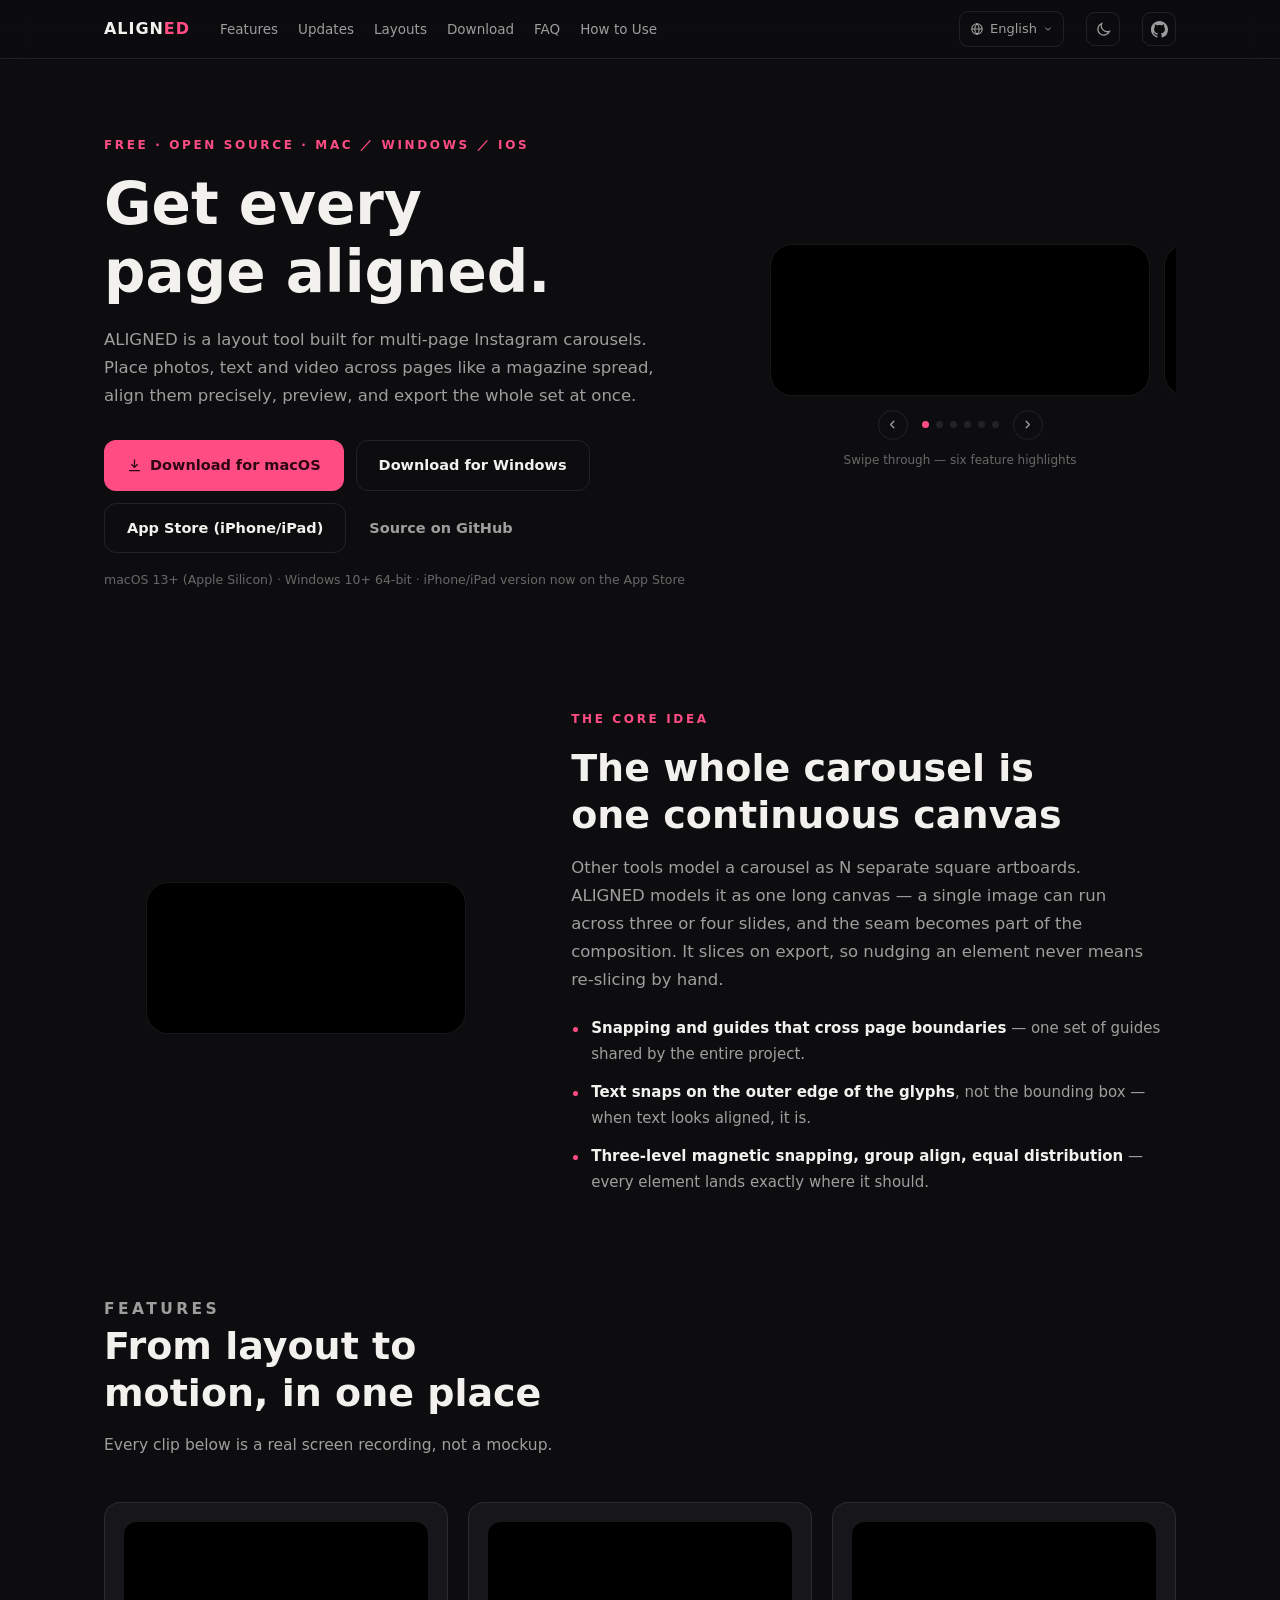
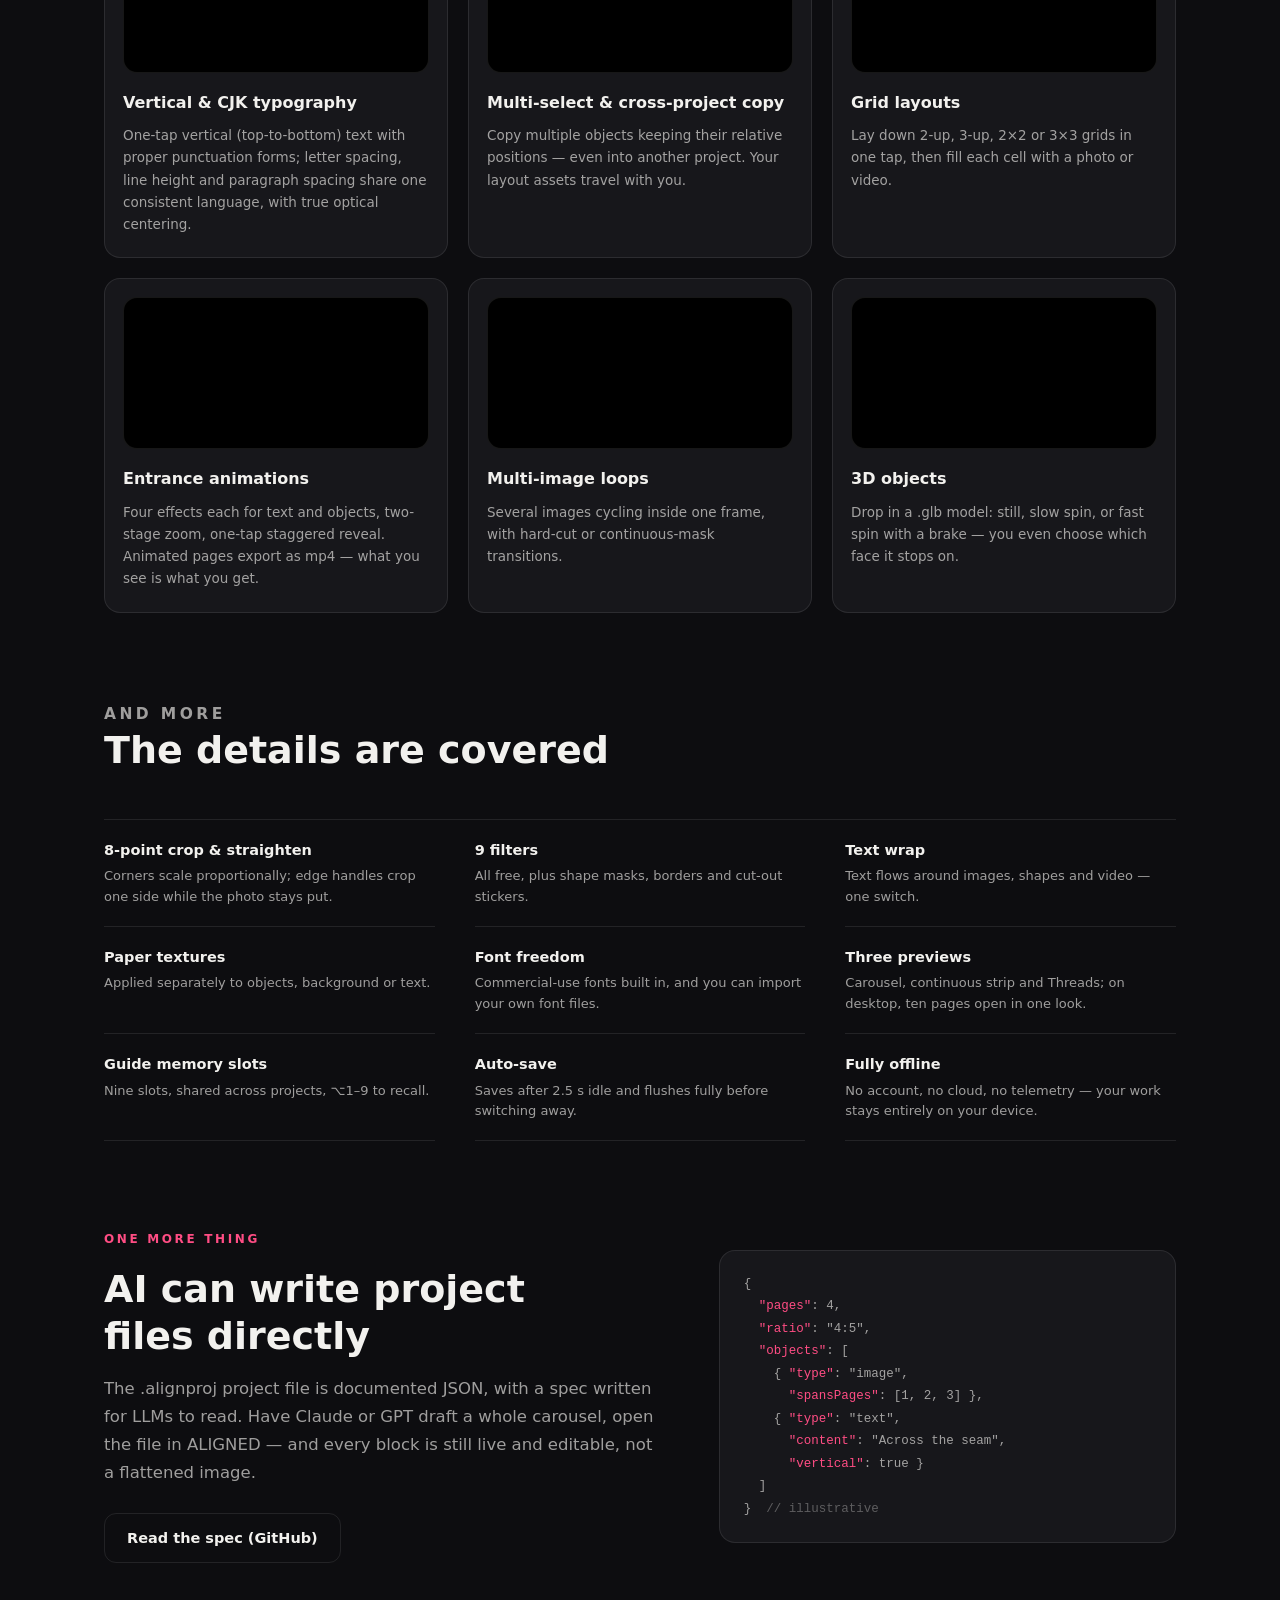
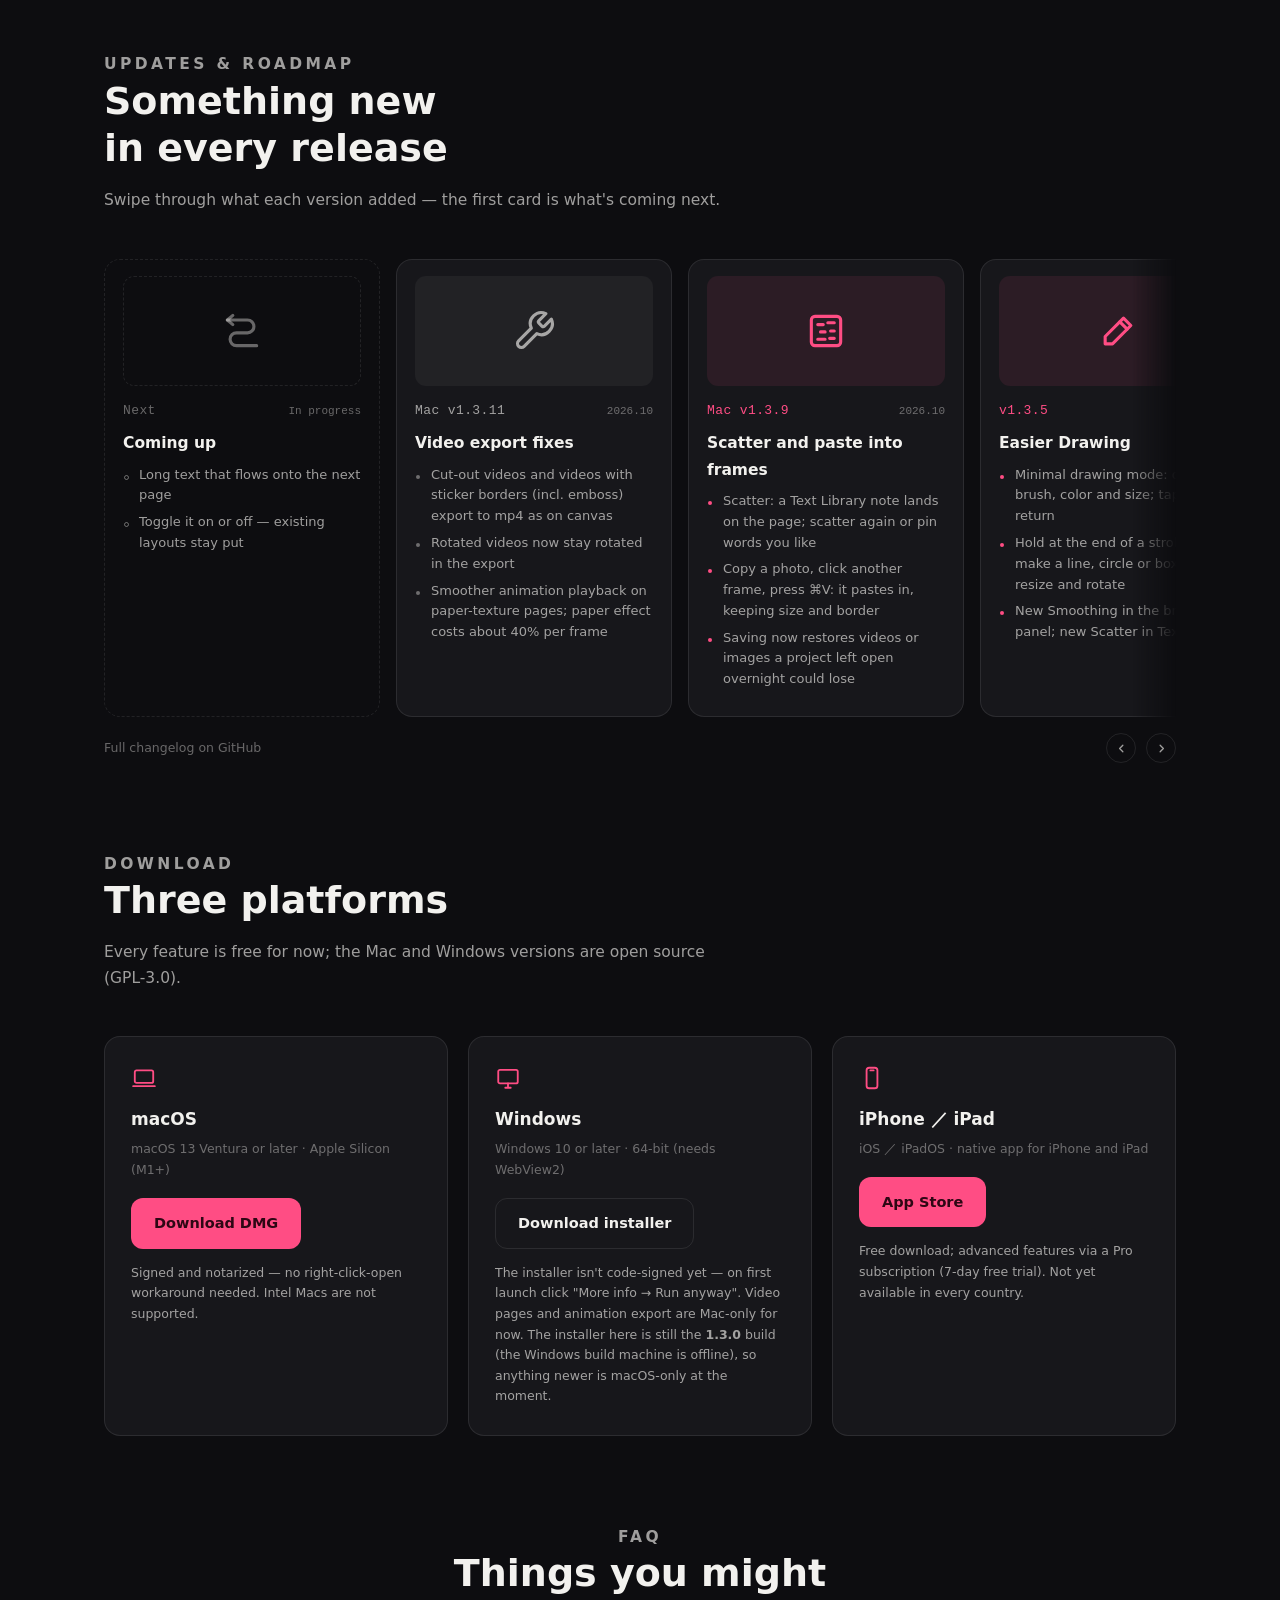
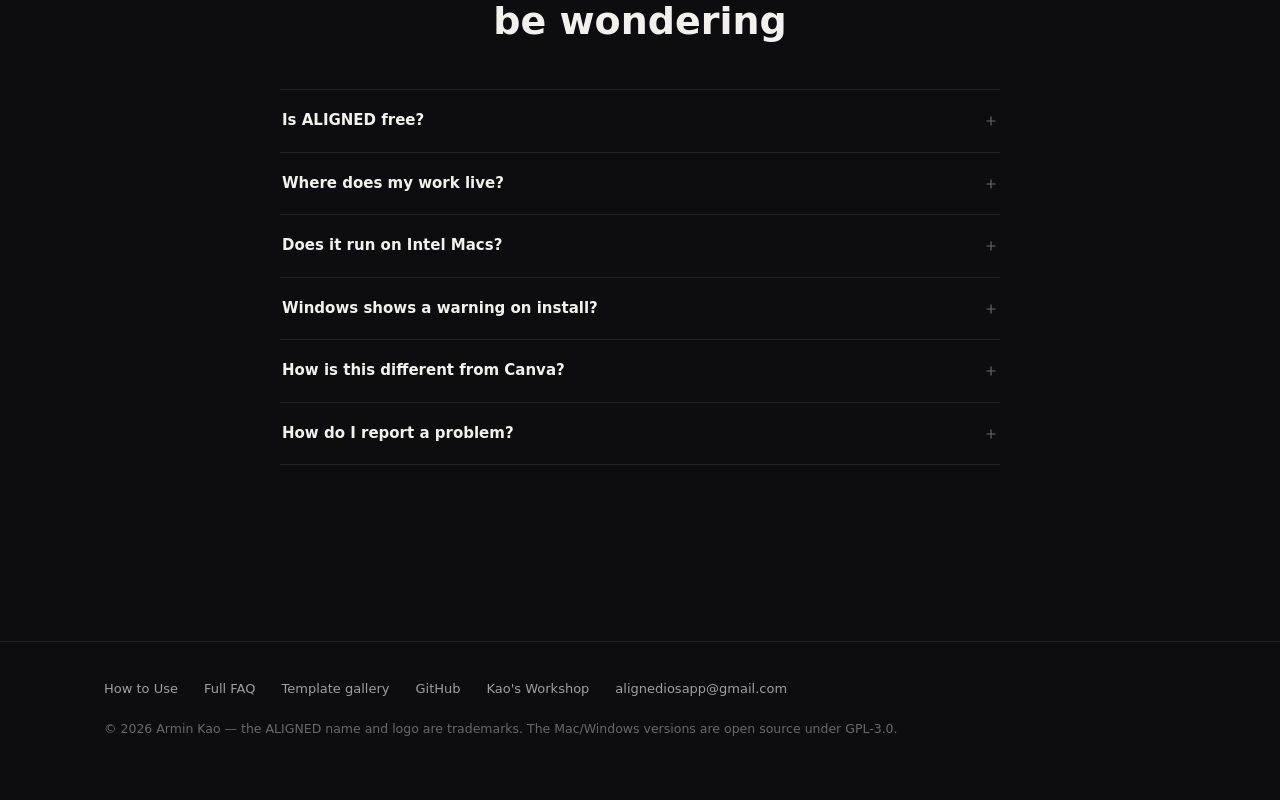
==== en/index.html @ fbb30863 "網站維護員：更新欄補 Mac v1.3.11（zh-Hant／en）" ====
<!doctype html>
<html lang="en">
<head>
<meta charset="utf-8">
<meta name="viewport" content="width=device-width, initial-scale=1">
<title>ALIGNED — get every page aligned</title>
<meta name="description" content="ALIGNED is a layout tool built for multi-page Instagram carousels. The whole carousel is one continuous canvas — images, text and video cross the page seams, and it slices on export. Free, open source, for Mac / Windows / iOS.">
<meta name="color-scheme" content="dark light">
<meta property="og:title" content="ALIGNED — get every page aligned">
<meta property="og:description" content="Instagram carousels on one continuous canvas. Lay out across the seams; it slices on export. Free and open source.">
<meta property="og:url" content="https://aligned-app.github.io/en/">
<meta property="og:image" content="https://aligned-app.github.io/media/og.png">
<link rel="canonical" href="https://aligned-app.github.io/en/">
<link rel="alternate" hreflang="zh-Hant" href="https://aligned-app.github.io/zh-Hant/">
<link rel="alternate" hreflang="en" href="https://aligned-app.github.io/en/">
<link rel="alternate" hreflang="x-default" href="https://aligned-app.github.io/">
<link rel="icon" href="data:image/svg+xml,<svg xmlns='http://www.w3.org/2000/svg' viewBox='0 0 32 32'><rect width='32' height='32' rx='7' fill='%230d0d10'/><path d='M13 8 L9 8 L9 24 L13 24' stroke='%23ff4d84' stroke-width='3' fill='none' stroke-linecap='round' stroke-linejoin='round'/><path d='M19 8 L23 8 L23 24 L19 24' stroke='%23ff4d84' stroke-width='3' fill='none' stroke-linecap='round' stroke-linejoin='round'/></svg>">
<link rel="stylesheet" href="../assets/style.css">
</head>
<body>

<header class="top">
  <div class="wrap top-inner">
    <a class="wordmark" href="./">ALIGN<b>ED</b></a>
    <nav class="main">
      <a href="#features">Features</a>
      <a href="#updates">Updates</a>
      <a href="https://tools.arminkao.com/aligned-templates/">Layouts</a>
      <a href="#download">Download</a>
      <a href="#faq">FAQ</a>
      <a href="https://qwert2813434-ctrl.github.io/aligned-help/en/">How to Use</a>
    </nav>
    <div class="top-spacer"></div>
    <details class="lang">
      <summary>
        <svg width="14" height="14" viewBox="0 0 24 24" fill="none" stroke="currentColor" stroke-width="1.8"><circle cx="12" cy="12" r="9"/><path d="M3 12h18M12 3c2.6 2.6 3.9 5.6 3.9 9S14.6 18.4 12 21c-2.6-2.6-3.9-5.6-3.9-9S9.4 5.6 12 3Z"/></svg>
        English
        <svg width="10" height="10" viewBox="0 0 24 24" fill="none" stroke="currentColor" stroke-width="2.4" stroke-linecap="round"><path d="m6 9 6 6 6-6"/></svg>
      </summary>
      <nav class="lang-menu">
        <a href="../zh-Hant/">繁體中文</a>
        <a class="current" href="./">English</a>
      </nav>
    </details>
    <button class="iconbtn" id="themeToggle" aria-label="Toggle theme">
      <svg class="moon-only" viewBox="0 0 24 24" fill="none" stroke="currentColor" stroke-width="1.8" stroke-linecap="round"><path d="M20.5 14.5A8.5 8.5 0 0 1 9.5 3.5a8.5 8.5 0 1 0 11 11Z"/></svg>
      <svg class="sun-only" viewBox="0 0 24 24" fill="none" stroke="currentColor" stroke-width="1.8" stroke-linecap="round"><circle cx="12" cy="12" r="4.4"/><path d="M12 2.5v2.2M12 19.3v2.2M2.5 12h2.2M19.3 12h2.2M5.2 5.2l1.6 1.6M17.2 17.2l1.6 1.6M18.8 5.2l-1.6 1.6M6.8 17.2l-1.6 1.6"/></svg>
    </button>
    <a class="iconbtn" href="https://github.com/qwert2813434-ctrl/ALIGNED" aria-label="GitHub">
      <svg viewBox="0 0 16 16" fill="currentColor"><path d="M8 0C3.58 0 0 3.58 0 8c0 3.54 2.29 6.53 5.47 7.59.4.07.55-.17.55-.38 0-.19-.01-.82-.01-1.49-2.01.37-2.53-.49-2.69-.94-.09-.23-.48-.94-.82-1.13-.28-.15-.68-.52-.01-.53.63-.01 1.08.58 1.23.82.72 1.21 1.87.87 2.33.66.07-.52.28-.87.51-1.07-1.78-.2-3.64-.89-3.64-3.95 0-.87.31-1.59.82-2.15-.08-.2-.36-1.02.08-2.12 0 0 .67-.21 2.2.82.64-.18 1.32-.27 2-.27s1.36.09 2 .27c1.53-1.04 2.2-.82 2.2-.82.44 1.1.16 1.92.08 2.12.51.56.82 1.27.82 2.15 0 3.07-1.87 3.75-3.65 3.95.29.25.54.73.54 1.48 0 1.07-.01 1.93-.01 2.2 0 .21.15.46.55.38A8.01 8.01 0 0 0 16 8c0-4.42-3.58-8-8-8Z"/></svg>
    </a>
  </div>
</header>

<div class="hero">
  <div class="wrap hero-grid">
    <div>
      <p class="kicker">Free · Open Source · Mac ／ Windows ／ iOS</p>
      <h1>Get every page aligned.</h1>
      <p class="lede">ALIGNED is a layout tool built for multi-page Instagram carousels. Place photos, text and video across pages like a magazine spread, align them precisely, preview, and export the whole set at once.</p>
      <div class="cta-row">
        <a class="btn primary" href="https://github.com/qwert2813434-ctrl/ALIGNED/releases/latest/download/ALIGNED-macOS-arm64.dmg">
          <svg viewBox="0 0 24 24" fill="none" stroke="currentColor" stroke-width="2" stroke-linecap="round" stroke-linejoin="round"><path d="M12 3v12m0 0 4.5-4.5M12 15 7.5 10.5M4 20h16"/></svg>
          Download for macOS
        </a>
        <a class="btn ghost" href="https://github.com/qwert2813434-ctrl/ALIGNED/releases/latest/download/ALIGNED-windows-x64-setup.exe">Download for Windows</a>
        <a class="btn ghost" id="hero-ios" href="https://apps.apple.com/app/id6791646266">App Store (iPhone/iPad)</a>
        <a class="btn quiet" href="https://github.com/qwert2813434-ctrl/ALIGNED">Source on GitHub</a>
      </div>
      <p class="cta-note">macOS 13+ (Apple Silicon) · Windows 10+ 64-bit · iPhone/iPad version now on the App Store</p>
    </div>
    <div class="hero-media">
      <div class="carousel">
        <div class="phone"><video src="../media/pack-1.mp4" muted loop playsinline autoplay preload="metadata"></video></div>
        <div class="phone"><video muted loop playsinline preload="none" data-src="../media/pack-2.mp4"></video></div>
        <div class="phone"><video muted loop playsinline preload="none" data-src="../media/pack-3.mp4"></video></div>
        <div class="phone"><video muted loop playsinline preload="none" data-src="../media/pack-4.mp4"></video></div>
        <div class="phone"><video muted loop playsinline preload="none" data-src="../media/pack-5.mp4"></video></div>
        <div class="phone"><video muted loop playsinline preload="none" data-src="../media/pack-6.mp4"></video></div>
      </div>
      <div class="car-ctrl">
        <button class="car-btn" data-dir="-1" aria-label="Previous"><svg viewBox="0 0 24 24" fill="none" stroke="currentColor" stroke-width="2.4" stroke-linecap="round" stroke-linejoin="round"><path d="m14.5 6-6 6 6 6"/></svg></button>
        <div class="dots"></div>
        <button class="car-btn" data-dir="1" aria-label="Next"><svg viewBox="0 0 24 24" fill="none" stroke="currentColor" stroke-width="2.4" stroke-linecap="round" stroke-linejoin="round"><path d="m9.5 6 6 6-6 6"/></svg></button>
      </div>
      <p class="media-cap">Swipe through — six feature highlights</p>
    </div>
  </div>
</div>


<section class="block">
  <div class="wrap sig-grid">
    <div class="media">
      <div class="phone"><video muted loop playsinline preload="none" data-src="../media/guides.mp4"></video></div>
    </div>
    <div>
      <p class="kicker">The core idea</p>
      <h2>The whole carousel is one continuous canvas</h2>
      <p class="lede" style="margin-bottom:0">Other tools model a carousel as N separate square artboards. ALIGNED models it as one long canvas — a single image can run across three or four slides, and the seam becomes part of the composition. It slices on export, so nudging an element never means re-slicing by hand.</p>
      <ul class="points">
        <li><b>Snapping and guides that cross page boundaries</b> — one set of guides shared by the entire project.</li>
        <li><b>Text snaps on the outer edge of the glyphs</b>, not the bounding box — when text looks aligned, it is.</li>
        <li><b>Three-level magnetic snapping, group align, equal distribution</b> — every element lands exactly where it should.</li>
      </ul>
    </div>
  </div>
</section>

<section class="block" id="features">
  <div class="wrap">
    <div class="block-head">
      <p class="kicker">Features</p>
      <h2>From layout to motion, in one place</h2>
      <p>Every clip below is a real screen recording, not a mockup.</p>
    </div>
    <div class="feature-grid">
      <div class="card">
        <div class="phone"><video muted loop playsinline preload="none" data-src="../media/text-system.mp4"></video></div>
        <h3>Vertical &amp; CJK typography</h3>
        <p>One-tap vertical (top-to-bottom) text with proper punctuation forms; letter spacing, line height and paragraph spacing share one consistent language, with true optical centering.</p>
      </div>
      <div class="card">
        <div class="phone"><video muted loop playsinline preload="none" data-src="../media/multiselect-copy.mp4"></video></div>
        <h3>Multi-select &amp; cross-project copy</h3>
        <p>Copy multiple objects keeping their relative positions — even into another project. Your layout assets travel with you.</p>
      </div>
      <div class="card">
        <div class="phone"><video muted loop playsinline preload="none" data-src="../media/grid.mp4"></video></div>
        <h3>Grid layouts</h3>
        <p>Lay down 2-up, 3-up, 2×2 or 3×3 grids in one tap, then fill each cell with a photo or video.</p>
      </div>
      <div class="card">
        <div class="phone"><video muted loop playsinline preload="none" data-src="../media/anim-2stage.mp4"></video></div>
        <h3>Entrance animations</h3>
        <p>Four effects each for text and objects, two-stage zoom, one-tap staggered reveal. Animated pages export as mp4 — what you see is what you get.</p>
      </div>
      <div class="card">
        <div class="phone"><video muted loop playsinline preload="none" data-src="../media/carousel.mp4"></video></div>
        <h3>Multi-image loops</h3>
        <p>Several images cycling inside one frame, with hard-cut or continuous-mask transitions.</p>
      </div>
      <div class="card">
        <div class="phone"><video muted loop playsinline preload="none" data-src="../media/3d.mp4"></video></div>
        <h3>3D objects</h3>
        <p>Drop in a .glb model: still, slow spin, or fast spin with a brake — you even choose which face it stops on.</p>
      </div>
    </div>
  </div>
</section>

<section class="block">
  <div class="wrap">
    <div class="block-head">
      <p class="kicker">And more</p>
      <h2>The details are covered</h2>
    </div>
    <div class="spec-grid">
      <div class="spec"><b>8-point crop &amp; straighten</b><span>Corners scale proportionally; edge handles crop one side while the photo stays put.</span></div>
      <div class="spec"><b>9 filters</b><span>All free, plus shape masks, borders and cut-out stickers.</span></div>
      <div class="spec"><b>Text wrap</b><span>Text flows around images, shapes and video — one switch.</span></div>
      <div class="spec"><b>Paper textures</b><span>Applied separately to objects, background or text.</span></div>
      <div class="spec"><b>Font freedom</b><span>Commercial-use fonts built in, and you can import your own font files.</span></div>
      <div class="spec"><b>Three previews</b><span>Carousel, continuous strip and Threads; on desktop, ten pages open in one look.</span></div>
      <div class="spec"><b>Guide memory slots</b><span>Nine slots, shared across projects, ⌥1–9 to recall.</span></div>
      <div class="spec"><b>Auto-save</b><span>Saves after 2.5 s idle and flushes fully before switching away.</span></div>
      <div class="spec"><b>Fully offline</b><span>No account, no cloud, no telemetry — your work stays entirely on your device.</span></div>
    </div>
  </div>
</section>

<section class="block">
  <div class="wrap ai-grid">
    <div>
      <p class="kicker">One more thing</p>
      <h2>AI can write project files directly</h2>
      <p class="lede" style="margin-bottom:0">The .alignproj project file is documented JSON, with a spec written for LLMs to read. Have Claude or GPT draft a whole carousel, open the file in ALIGNED — and every block is still live and editable, not a flattened image.</p>
      <div class="cta-row" style="margin-top:26px">
        <a class="btn ghost" href="https://github.com/qwert2813434-ctrl/ALIGNED">Read the spec (GitHub)</a>
      </div>
    </div>
    <pre class="code">{
  <span class="k">"pages"</span>: 4,
  <span class="k">"ratio"</span>: "4:5",
  <span class="k">"objects"</span>: [
    { <span class="k">"type"</span>: "image",
      <span class="k">"spansPages"</span>: [1, 2, 3] },
    { <span class="k">"type"</span>: "text",
      <span class="k">"content"</span>: "Across the seam",
      <span class="k">"vertical"</span>: true }
  ]
}  <span style="opacity:.5">// illustrative</span></pre>
  </div>
</section>

<section class="block" id="updates">
  <div class="wrap">
    <div class="block-head">
      <p class="kicker">Updates &amp; Roadmap</p>
      <h2>Something new in every release</h2>
      <p>Swipe through what each version added — the first card is what's coming next.</p>
    </div>
    <div class="up-rail">
      <div class="up-track">
        <article class="up-card soon">
          <div class="up-art"><svg viewBox="0 0 24 24" fill="none" stroke="currentColor" stroke-width="1.7" stroke-linecap="round" stroke-linejoin="round"><path d="M4 6h11a3.5 3.5 0 0 1 0 7H9a3.5 3.5 0 0 0 0 7h11"/><path d="M4 6l3-2.5M4 6l3 2.5"/></svg></div>
          <div class="up-top"><span class="ver">Next</span><span class="date">In progress</span></div>
          <h3>Coming up</h3>
          <ul>
            <li>Long text that flows onto the next page</li>
            <li>Toggle it on or off — existing layouts stay put</li>
          </ul>
        </article>
        <article class="up-card fix">
          <div class="up-art"><svg viewBox="0 0 24 24" fill="none" stroke="currentColor" stroke-width="1.7" stroke-linecap="round" stroke-linejoin="round"><path d="M14.7 6.3a1 1 0 0 0 0 1.4l1.6 1.6a1 1 0 0 0 1.4 0l3.77-3.77a6 6 0 0 1-7.94 7.94l-6.91 6.91a2.12 2.12 0 0 1-3-3l6.91-6.91a6 6 0 0 1 7.94-7.94l-3.76 3.76z"/></svg></div>
          <div class="up-top"><span class="ver">Mac v1.3.11</span><span class="date">2026.10</span></div>
          <h3>Video export fixes</h3>
          <ul>
            <li>Cut-out videos and videos with sticker borders (incl. emboss) export to mp4 as on canvas</li>
            <li>Rotated videos now stay rotated in the export</li>
            <li>Smoother animation playback on paper-texture pages; paper effect costs about 40% per frame</li>
          </ul>
        </article>
        <article class="up-card">
          <div class="up-art"><svg viewBox="0 0 24 24" fill="none" stroke="currentColor" stroke-width="1.7" stroke-linecap="round" stroke-linejoin="round"><rect x="4" y="4" width="16" height="16" rx="2"/><path d="M7.5 8.5h3M13 7.5h3.5M9 12.5h2.5M14.5 12h2M7.5 16.5h4M14 16h2.5"/></svg></div>
          <div class="up-top"><span class="ver">Mac v1.3.9</span><span class="date">2026.10</span></div>
          <h3>Scatter and paste into frames</h3>
          <ul>
            <li>Scatter: a Text Library note lands on the page; scatter again or pin words you like</li>
            <li>Copy a photo, click another frame, press ⌘V: it pastes in, keeping size and border</li>
            <li>Saving now restores videos or images a project left open overnight could lose</li>
          </ul>
        </article>
        <article class="up-card">
          <div class="up-art"><svg viewBox="0 0 24 24" fill="none" stroke="currentColor" stroke-width="1.7" stroke-linecap="round" stroke-linejoin="round"><path d="M15 5l4 4L9 19H5v-4z"/><path d="M13 7l4 4"/></svg></div>
          <div class="up-top"><span class="ver">v1.3.5</span><span class="date">2026.10</span></div>
          <h3>Easier Drawing</h3>
          <ul>
            <li>Minimal drawing mode: only brush, color and size; tap Done to return</li>
            <li>Hold at the end of a stroke to make a line, circle or box; drag to resize and rotate</li>
            <li>New Smoothing in the brush panel; new Scatter in Text Library</li>
          </ul>
        </article>
        <article class="up-card">
          <div class="up-art"><svg viewBox="0 0 24 24" fill="none" stroke="currentColor" stroke-width="1.7" stroke-linecap="round" stroke-linejoin="round"><rect x="4" y="4" width="6" height="16" rx="1"/><rect x="12" y="4" width="8" height="16" rx="1"/><path d="M14.5 8h3M14.5 11h3"/></svg></div>
          <div class="up-top"><span class="ver">Mac v1.3.8</span><span class="date">2026.09</span></div>
          <h3>Text Library on Mac</h3>
          <ul>
            <li>New Text Library, reading and writing the same iCloud Drive folder as your phone</li>
            <li>Text boxes fit the text; vertical text reflows columns and can be justified</li>
            <li>Rotated objects snap corners to guides; shapes can be circles; gentle snap at ±90°</li>
          </ul>
        </article>
        <article class="up-card fix">
          <div class="up-art"><svg viewBox="0 0 24 24" fill="none" stroke="currentColor" stroke-width="1.7" stroke-linecap="round" stroke-linejoin="round"><path d="M14.7 6.3a1 1 0 0 0 0 1.4l1.6 1.6a1 1 0 0 0 1.4 0l3.77-3.77a6 6 0 0 1-7.94 7.94l-6.91 6.91a2.12 2.12 0 0 1-3-3l6.91-6.91a6 6 0 0 1 7.94-7.94l-3.76 3.76z"/></svg></div>
          <div class="up-top"><span class="ver">Mac v1.3.7</span><span class="date">2026.09</span></div>
          <h3>3D object resizing fixed</h3>
          <ul>
            <li>Fixed 3D objects not resizing on desktop</li>
            <li>Drag a corner to scale a selected 3D object proportionally</li>
            <li>Type a size or use the scale slider in the Position panel</li>
          </ul>
        </article>
        <article class="up-card fix">
          <div class="up-art"><svg viewBox="0 0 24 24" fill="none" stroke="currentColor" stroke-width="1.7" stroke-linecap="round" stroke-linejoin="round"><path d="M14.7 6.3a1 1 0 0 0 0 1.4l1.6 1.6a1 1 0 0 0 1.4 0l3.77-3.77a6 6 0 0 1-7.94 7.94l-6.91 6.91a2.12 2.12 0 0 1-3-3l6.91-6.91a6 6 0 0 1 7.94-7.94l-3.76 3.76z"/></svg></div>
          <div class="up-top"><span class="ver">v1.3.4</span><span class="date">2026.09</span></div>
          <h3>Video export fixes</h3>
          <ul>
            <li>Exported video pages now include the sticker edge and bevel, as on the canvas</li>
            <li>Fixed pages occasionally turning blank white when exporting several video pages</li>
            <li>Large imports continue after iCloud downloads; image-heavy projects no longer lag</li>
          </ul>
        </article>
        <article class="up-card">
          <div class="up-art"><svg viewBox="0 0 24 24" fill="none" stroke="currentColor" stroke-width="1.7" stroke-linecap="round" stroke-linejoin="round"><rect x="4" y="4" width="16" height="16" rx="1.5"/><path d="M12 4v16M4 12h16M4 8h8"/></svg></div>
          <div class="up-top"><span class="ver">v1.3.3</span><span class="date">2026.09</span></div>
          <h3>Text Library and layout templates</h3>
          <ul>
            <li>Text Library: notes with character counts and a row grid, synced via a Transfer Folder</li>
            <li>Seven layout templates in Guides; modular cells lock to photo ratios</li>
            <li>Text boxes fit the text; vertical text reflows columns and can be justified</li>
          </ul>
        </article>
        <article class="up-card">
          <div class="up-art"><svg viewBox="0 0 24 24" fill="none" stroke="currentColor" stroke-width="1.7" stroke-linecap="round" stroke-linejoin="round"><path d="M12 3l8 4.5v9L12 21l-8-4.5v-9z"/><path d="M4 7.5l8 4.5 8-4.5M12 12v9"/></svg></div>
          <div class="up-top"><span class="ver">v1.3.2</span><span class="date">2026.09</span></div>
          <h3>3D models and circle masks</h3>
          <ul>
            <li>3D model presentation, fixed-circle masks, and image and video drag and drop</li>
            <li>Better mixed Chinese-English justification, drawing and large-project performance</li>
            <li>Fixes for iCloud imports, locked-object selection and animation flicker</li>
          </ul>
        </article>
        <article class="up-card fix">
          <div class="up-art"><svg viewBox="0 0 24 24" fill="none" stroke="currentColor" stroke-width="1.7" stroke-linecap="round" stroke-linejoin="round"><path d="M14.7 6.3a1 1 0 0 0 0 1.4l1.6 1.6a1 1 0 0 0 1.4 0l3.77-3.77a6 6 0 0 1-7.94 7.94l-6.91 6.91a2.12 2.12 0 0 1-3-3l6.91-6.91a6 6 0 0 1 7.94-7.94l-3.76 3.76z"/></svg></div>
          <div class="up-top"><span class="ver">v1.3.1</span><span class="date">2026.09</span></div>
          <h3>Urgent stability fix</h3>
          <ul>
            <li>Fixed a crash that could occur when selecting text, images, shapes or other objects</li>
          </ul>
        </article>
        <article class="up-card">
          <div class="up-art"><svg viewBox="0 0 24 24" fill="none" stroke="currentColor" stroke-width="1.7" stroke-linecap="round" stroke-linejoin="round"><rect x="4" y="5" width="16" height="14" rx="2"/><path d="M10 9.5v5l4-2.5z"/></svg></div>
          <div class="up-top"><span class="ver">v1.3.0</span><span class="date">2026.09</span></div>
          <h3>Assemble Video and four themes</h3>
          <ul>
            <li>Assemble Video: a multi-page project becomes a vertical video with camera moves</li>
            <li>Long-press tools speed up cross-page copy, rotation, fonts and multi-selection</li>
            <li>Four themes: Night, Day, Pine Smoke, and Oat &amp; Clay</li>
          </ul>
        </article>
        <article class="up-card fix">
          <div class="up-art"><svg viewBox="0 0 24 24" fill="none" stroke="currentColor" stroke-width="1.7" stroke-linecap="round" stroke-linejoin="round"><path d="M4 7h16M4 12h16M4 17h10"/><path d="M17 15l3 3-3 3"/></svg></div>
          <div class="up-top"><span class="ver">Mac v1.3.6</span><span class="date">2026.09</span></div>
          <h3>More stable type, drawing and 3D</h3>
          <ul>
            <li>Mixed CJK–Latin justification fixed; wide tracking stays inside the text box</li>
            <li>Doodles select only on real strokes, with a lighter static-stroke cache</li>
            <li>Smoother 3D previews; LAN MCP Beta now includes an in-app guide</li>
          </ul>
        </article>
        <article class="up-card">
          <div class="up-art"><svg viewBox="0 0 24 24" fill="none" stroke="currentColor" stroke-width="1.7" stroke-linecap="round" stroke-linejoin="round"><rect x="5" y="4" width="11" height="13" rx="1.5"/><path d="M8 20h11a1.5 1.5 0 0 0 1.5-1.5V8"/><path d="M8.5 9.5h4M8.5 12.5h4"/></svg></div>
          <div class="up-top"><span class="ver">v1.2.4</span><span class="date">2026.09</span></div>
          <h3>Adjust and Shadow</h3>
          <ul>
            <li>“Opacity” becomes “Adjust”: exposure, brightness, contrast, saturation, temperature</li>
            <li>“Shadow” in Appearance follows torn edges, sticker edges or the cut-out</li>
            <li>Panel sliders two per row; rotated-text distribute and font import fixed</li>
          </ul>
        </article>
        <article class="up-card">
          <div class="up-art"><svg viewBox="0 0 24 24" fill="none" stroke="currentColor" stroke-width="1.7" stroke-linecap="round" stroke-linejoin="round"><path d="M4 7h10M18 7h2M4 12h3M11 12h9M4 17h13M21 17h-1"/><circle cx="16" cy="7" r="2"/><circle cx="9" cy="12" r="2"/><circle cx="19" cy="17" r="2"/></svg></div>
          <div class="up-top"><span class="ver">Mac v1.3.5</span><span class="date">2026.09</span></div>
          <h3>Small tools, one batch</h3>
          <ul>
            <li>“Adjust” sliders; a shadow that follows torn and sticker edges</li>
            <li>Shift-drag a corner to scale from the center; grouped inspector</li>
            <li>Own color picker, number + slider fields, right-click crop</li>
          </ul>
        </article>
        <article class="up-card fix">
          <div class="up-art"><svg viewBox="0 0 24 24" fill="none" stroke="currentColor" stroke-width="1.7" stroke-linecap="round" stroke-linejoin="round"><path d="M14.7 6.3a1 1 0 0 0 0 1.4l1.6 1.6a1 1 0 0 0 1.4 0l3.77-3.77a6 6 0 0 1-7.94 7.94l-6.91 6.91a2.12 2.12 0 0 1-3-3l6.91-6.91a6 6 0 0 1 7.94-7.94l-3.76 3.76z"/></svg></div>
          <div class="up-top"><span class="ver">v1.2.3</span><span class="date">2026.09</span></div>
          <h3>Torn edges no longer cover the canvas</h3>
          <ul>
            <li>On iPhone in portrait, the torn-edge panel stops covering the canvas</li>
            <li>iPad keeps the full panel as before</li>
          </ul>
        </article>
        <article class="up-card">
          <div class="up-art"><svg viewBox="0 0 24 24" fill="none" stroke="currentColor" stroke-width="1.7" stroke-linecap="round" stroke-linejoin="round"><rect x="3" y="3.5" width="7.5" height="10" rx="1.6"/><rect x="13.5" y="3.5" width="7.5" height="6" rx="1.6"/><rect x="3" y="16.5" width="7.5" height="4" rx="1.4"/><rect x="13.5" y="12.5" width="7.5" height="8" rx="1.6"/></svg></div>
          <div class="up-top"><span class="ver">Mac v1.3.4</span><span class="date">2026.09</span></div>
          <h3>Find your projects</h3>
          <ul>
            <li>Home screen is a real masonry wall, full page at its own ratio</li>
            <li>No more 12-project limit</li>
            <li>Right-click any page to set it as the cover</li>
          </ul>
        </article>
        <article class="up-card">
          <div class="up-art"><svg viewBox="0 0 24 24" fill="none" stroke="currentColor" stroke-width="1.7" stroke-linecap="round" stroke-linejoin="round"><circle cx="9.6" cy="9.6" r="5.1"/><circle cx="14.4" cy="14.4" r="5.1"/></svg></div>
          <div class="up-top"><span class="ver">v1.2.2</span><span class="date">2026.09</span></div>
          <h3>Riso print and torn edges</h3>
          <ul>
            <li>Riso filter: reprinted as three halftone screens</li>
            <li>Four torn-paper edges, pick which sides tear</li>
            <li>On a cut-out, it tears the paper behind the subject</li>
          </ul>
        </article>
        <article class="up-card fix">
          <div class="up-art"><svg viewBox="0 0 24 24" fill="none" stroke="currentColor" stroke-width="1.7" stroke-linecap="round" stroke-linejoin="round"><path d="M14.7 6.3a1 1 0 0 0 0 1.4l1.6 1.6a1 1 0 0 0 1.4 0l3.77-3.77a6 6 0 0 1-7.94 7.94l-6.91 6.91a2.12 2.12 0 0 1-3-3l6.91-6.91a6 6 0 0 1 7.94-7.94l-3.76 3.76z"/></svg></div>
          <div class="up-top"><span class="ver">Mac v1.3.2</span><span class="date">2026.08</span></div>
          <h3>No more stalling</h3>
          <ul>
            <li>Big photos, cut-outs and paper texture stay smooth</li>
            <li>Projects can be renamed</li>
          </ul>
        </article>
        <article class="up-card">
          <div class="up-art"><svg viewBox="0 0 24 24" fill="none" stroke="currentColor" stroke-width="1.7" stroke-linecap="round" stroke-linejoin="round"><rect x="3" y="3" width="18" height="18" rx="2.5" stroke-dasharray="3 3"/><circle cx="12" cy="10" r="2.9"/><path d="M6.6 18.8c1.2-3.2 3.1-4.8 5.4-4.8s4.2 1.6 5.4 4.8"/></svg></div>
          <div class="up-top"><span class="ver">v1.2.0</span><span class="date">2026.08</span></div>
          <h3>Cut-outs and a font store</h3>
          <ul>
            <li>Lift the subject in one tap, refine the edge, fill it with texture</li>
            <li>Font store: a batch of downloadable open-source faces</li>
            <li>Doodle brush (beta): vector strokes, never blurry</li>
          </ul>
        </article>
        <article class="up-card">
          <div class="up-art"><svg viewBox="0 0 24 24" fill="none" stroke="currentColor" stroke-width="1.7" stroke-linecap="round" stroke-linejoin="round"><path d="M3 8.5v7M21 8.5v7"/><rect x="6.5" y="5.5" width="11" height="13" rx="2"/><path d="M10.7 9.8v4.4l4-2.2z"/></svg></div>
          <div class="up-top"><span class="ver">v1.1.0</span><span class="date">2026.08.25</span></div>
          <h3>Carousels that move</h3>
          <ul>
            <li>Entrance animations for text and objects</li>
            <li>Multi-image carousels, cut or mask transitions</li>
            <li>3D objects: drop in a .glb and go</li>
          </ul>
        </article>
        <article class="up-card">
          <div class="up-art"><svg viewBox="0 0 24 24" fill="none" stroke="currentColor" stroke-width="1.7" stroke-linecap="round" stroke-linejoin="round"><circle cx="12" cy="12" r="9"/><path d="M3 12h18M12 3c2.6 2.6 3.9 5.6 3.9 9S14.6 18.4 12 21c-2.6-2.6-3.9-5.6-3.9-9S9.4 5.6 12 3Z"/></svg></div>
          <div class="up-top"><span class="ver">Mac v1.1.6</span><span class="date">2026.08</span></div>
          <h3>Language switching</h3>
          <ul>
            <li>Switch the interface language manually</li>
            <li>A batch of small refinements</li>
          </ul>
        </article>
        <article class="up-card fix">
          <div class="up-art"><svg viewBox="0 0 24 24" fill="none" stroke="currentColor" stroke-width="1.7" stroke-linecap="round" stroke-linejoin="round"><path d="M14.7 6.3a1 1 0 0 0 0 1.4l1.6 1.6a1 1 0 0 0 1.4 0l3.77-3.77a6 6 0 0 1-7.94 7.94l-6.91 6.91a2.12 2.12 0 0 1-3-3l6.91-6.91a6 6 0 0 1 7.94-7.94l-3.76 3.76z"/></svg></div>
          <div class="up-top"><span class="ver">Mac v1.1.5</span><span class="date">2026.08</span></div>
          <h3>Vertical-text overhaul</h3>
          <ul>
            <li>Punctuation and letter-spacing reworked</li>
            <li>More accurate optical centering</li>
          </ul>
        </article>
        <article class="up-card">
          <div class="up-art"><svg viewBox="0 0 24 24" fill="none" stroke="currentColor" stroke-width="1.7" stroke-linecap="round" stroke-linejoin="round"><path d="M4 15s1-1 4-1 5 2 8 2 4-1 4-1V3s-1 1-4 1-5-2-8-2-4 1-4 1z"/><path d="M4 22v-7"/></svg></div>
          <div class="up-top"><span class="ver">v1.0</span><span class="date">2026.08.21</span></div>
          <h3>Live on the App Store</h3>
          <ul>
            <li>iPhone and iPad versions released</li>
            <li>Mac and Windows open source</li>
          </ul>
        </article>
      </div>
      <div class="up-ctrl">
        <a class="up-more" href="https://github.com/qwert2813434-ctrl/ALIGNED/releases">Full changelog on GitHub</a>
        <div class="up-arrows">
          <button class="up-btn" data-dir="-1" aria-label="Previous"><svg viewBox="0 0 24 24" fill="none" stroke="currentColor" stroke-width="2.4" stroke-linecap="round" stroke-linejoin="round"><path d="m14.5 6-6 6 6 6"/></svg></button>
          <button class="up-btn" data-dir="1" aria-label="Next"><svg viewBox="0 0 24 24" fill="none" stroke="currentColor" stroke-width="2.4" stroke-linecap="round" stroke-linejoin="round"><path d="m9.5 6 6 6-6 6"/></svg></button>
        </div>
      </div>
    </div>
  </div>
</section>

<section class="block" id="download">
  <div class="wrap">
    <div class="block-head">
      <p class="kicker">Download</p>
      <h2>Three platforms</h2>
      <p>Every feature is free for now; the Mac and Windows versions are open source (GPL-3.0).</p>
    </div>
    <div class="dl-grid">
      <div class="dl">
        <svg class="plat" viewBox="0 0 24 24" fill="none" stroke="currentColor" stroke-width="1.7" stroke-linecap="round" stroke-linejoin="round"><rect x="3.5" y="5" width="17" height="11.5" rx="1.6"/><path d="M2 19.5h20"/></svg>
        <h3>macOS</h3>
        <p class="req">macOS 13 Ventura or later · Apple Silicon (M1+)</p>
        <a class="btn primary" href="https://github.com/qwert2813434-ctrl/ALIGNED/releases/latest/download/ALIGNED-macOS-arm64.dmg">Download DMG</a>
        <p class="note">Signed and notarized — no right-click-open workaround needed. Intel Macs are not supported.</p>
      </div>
      <div class="dl">
        <svg class="plat" viewBox="0 0 24 24" fill="none" stroke="currentColor" stroke-width="1.7" stroke-linecap="round" stroke-linejoin="round"><rect x="3" y="4.5" width="18" height="12.5" rx="1.6"/><path d="M9.5 21h5M12 17v4"/></svg>
        <h3>Windows</h3>
        <p class="req">Windows 10 or later · 64-bit (needs WebView2)</p>
        <a class="btn ghost" href="https://github.com/qwert2813434-ctrl/ALIGNED/releases/latest/download/ALIGNED-windows-x64-setup.exe">Download installer</a>
        <p class="note">The installer isn't code-signed yet — on first launch click "More info → Run anyway". Video pages and animation export are Mac-only for now. The installer here is still the <b>1.3.0</b> build (the Windows build machine is offline), so anything newer is macOS-only at the moment.</p>
      </div>
      <div class="dl">
        <svg class="plat" viewBox="0 0 24 24" fill="none" stroke="currentColor" stroke-width="1.7" stroke-linecap="round" stroke-linejoin="round"><rect x="7" y="2.5" width="10" height="19" rx="2.4"/><path d="M10.5 5h3"/></svg>
        <h3>iPhone ／ iPad</h3>
        <p class="req">iOS ／ iPadOS · native app for iPhone and iPad</p>
        <a class="btn primary" href="https://apps.apple.com/app/id6791646266">App Store</a>
        <p class="note">Free download; advanced features via a Pro subscription (7-day free trial). Not yet available in every country.</p>
      </div>
    </div>
  </div>
</section>

<section class="block" id="faq">
  <div class="wrap">
    <div class="block-head center">
      <p class="kicker">FAQ</p>
      <h2>Things you might be wondering</h2>
    </div>
    <div class="faq">
      <details>
        <summary>Is ALIGNED free?<svg viewBox="0 0 24 24" fill="none" stroke="currentColor" stroke-width="2" stroke-linecap="round"><path d="M12 5v14M5 12h14"/></svg></summary>
        <p>Every feature is free for now. The Mac and Windows versions are open source under GPL-3.0; the name and logo are trademarks and not covered by it — if you fork, please rename.</p>
      </details>
      <details>
        <summary>Where does my work live?<svg viewBox="0 0 24 24" fill="none" stroke="currentColor" stroke-width="2" stroke-linecap="round"><path d="M12 5v14M5 12h14"/></svg></summary>
        <p>Only on your device. ALIGNED works fully offline — no account, no cloud, no telemetry. It opens files from your disk and writes them back.</p>
      </details>
      <details>
        <summary>Does it run on Intel Macs?<svg viewBox="0 0 24 24" fill="none" stroke="currentColor" stroke-width="2" stroke-linecap="round"><path d="M12 5v14M5 12h14"/></svg></summary>
        <p>No. The Mac version requires Apple Silicon (M1 or newer) and macOS 13 or later.</p>
      </details>
      <details>
        <summary>Windows shows a warning on install?<svg viewBox="0 0 24 24" fill="none" stroke="currentColor" stroke-width="2" stroke-linecap="round"><path d="M12 5v14M5 12h14"/></svg></summary>
        <p>The Windows installer isn't code-signed yet, so SmartScreen shows a prompt — click "More info → Run anyway". The installer matches the source published on GitHub.</p>
      </details>
      <details>
        <summary>How is this different from Canva?<svg viewBox="0 0 24 24" fill="none" stroke="currentColor" stroke-width="2" stroke-linecap="round"><path d="M12 5v14M5 12h14"/></svg></summary>
        <p>ALIGNED isn't a template tool — no marketplace, no cloud, no account. It solves one specific problem: laying out, aligning and slicing images that span multiple slides — the thing every other tool makes you do with manual slicing, over and over.</p>
      </details>
      <details>
        <summary>How do I report a problem?<svg viewBox="0 0 24 24" fill="none" stroke="currentColor" stroke-width="2" stroke-linecap="round"><path d="M12 5v14M5 12h14"/></svg></summary>
        <p>Email <a href="mailto:alignediosapp@gmail.com" style="color:var(--accent)">alignediosapp@gmail.com</a> or open an issue on GitHub — we read and answer personally. It's a personal project maintained around client work, so support is best-effort, and we'd rather say that up front.</p>
      </details>
    </div>
  </div>
</section>

<footer class="page">
  <div class="wrap">
    <div class="foot-row">
      <a href="https://qwert2813434-ctrl.github.io/aligned-help/en/">How to Use</a>
      <a href="https://qwert2813434-ctrl.github.io/aligned-help/en/faq.html">Full FAQ</a>
      <a href="https://tools.arminkao.com/aligned-templates/">Template gallery</a>
      <a href="https://github.com/qwert2813434-ctrl/ALIGNED">GitHub</a>
      <a href="https://tools.arminkao.com/">Kao's Workshop</a>
      <a href="mailto:alignediosapp@gmail.com">alignediosapp@gmail.com</a>
    </div>
    <p class="foot-copy">© 2026 Armin Kao — the ALIGNED name and logo are trademarks. The Mac/Windows versions are open source under GPL-3.0.</p>
  </div>
</footer>

<script src="../assets/site.js"></script>
<script>if(/iPhone|iPad/.test(navigator.userAgent)||(navigator.platform==='MacIntel'&&navigator.maxTouchPoints>1)){var b=document.getElementById('hero-ios'),m=b.previousElementSibling.previousElementSibling;b.className='btn primary';m.className='btn ghost';b.parentNode.prepend(b)}</script>
</body>
</html>
---- assets/style.css ----
/* ALIGNED 官網 — 共用樣式
   暗房為預設（品牌面），右上可切米白。髮絲線派：分層只用 1px 線，不疊陰影。 */

:root{
  --bg:#0d0d10;
  --card:#17171b;
  --line:rgba(255,255,255,.09);
  --ink:#f2f1ee;
  --ink-dim:rgba(242,241,238,.64);
  --ink-faint:rgba(242,241,238,.4);
  --accent:#ff4d84;
  --accent-ink:#2e0714;
  --frame:#000;
  --sans:-apple-system,BlinkMacSystemFont,"Inter","PingFang TC","Hiragino Sans","Apple SD Gothic Neo","Noto Sans TC",system-ui,sans-serif;
  --mono:ui-monospace,"SF Mono",Menlo,monospace;
}
:root[data-theme="light"]{
  --bg:#F4F1E8;
  --card:#FFFFFF;
  --line:rgba(38,37,31,.13);
  --ink:#26251F;
  --ink-dim:rgba(38,37,31,.68);
  --ink-faint:rgba(38,37,31,.44);
  --accent:#DE3A6E;
  --accent-ink:#fff;
  --frame:#1a1a1e;
}

*{box-sizing:border-box}
html{background:var(--bg);scroll-behavior:smooth}
body{
  margin:0;background:var(--bg);color:var(--ink);font-family:var(--sans);
  font-size:15px;line-height:1.7;-webkit-font-smoothing:antialiased;
}
img,video{max-width:100%;display:block}
a{color:inherit}
.wrap{max-width:1120px;margin:0 auto;padding:0 24px}

/* ── 導覽列 ─────────────────────────── */
header.top{
  position:sticky;top:0;z-index:50;
  background:color-mix(in srgb,var(--bg) 84%,transparent);
  backdrop-filter:blur(14px);-webkit-backdrop-filter:blur(14px);
  border-bottom:1px solid var(--line);
}
.top-inner{display:flex;align-items:center;gap:22px;height:58px}
.wordmark{font-weight:800;letter-spacing:.06em;font-size:16px;text-decoration:none;flex:none}
.wordmark b{color:var(--accent)}
nav.main{display:flex;gap:20px;margin-left:8px}
nav.main a{font-size:13.5px;color:var(--ink-dim);text-decoration:none}
nav.main a:hover{color:var(--ink)}
.top-spacer{flex:1}

details.lang{position:relative;flex:none}
details.lang summary{
  list-style:none;cursor:pointer;display:flex;align-items:center;gap:6px;
  font-size:13px;color:var(--ink-dim);padding:6px 10px;border-radius:9px;
  border:1px solid var(--line);user-select:none;white-space:nowrap;
}
details.lang summary::-webkit-details-marker{display:none}
details.lang summary:hover{color:var(--ink)}
details.lang[open] summary{color:var(--ink);border-color:var(--accent)}
.lang-menu{
  position:absolute;right:0;top:calc(100% + 8px);min-width:150px;
  background:var(--card);border:1px solid var(--line);border-radius:12px;
  padding:6px;display:flex;flex-direction:column;
}
.lang-menu a{
  font-size:13px;text-decoration:none;color:var(--ink-dim);
  padding:8px 12px;border-radius:8px;white-space:nowrap;
}
.lang-menu a:hover{background:rgba(127,127,127,.12);color:var(--ink)}
.lang-menu a.current{color:var(--accent);font-weight:600}
.lang-menu .soon{font-size:13px;color:var(--ink-faint);padding:8px 12px;white-space:nowrap;cursor:default}

.iconbtn{
  flex:none;display:flex;align-items:center;justify-content:center;
  width:34px;height:34px;border-radius:9px;border:1px solid var(--line);
  background:none;color:var(--ink-dim);cursor:pointer;text-decoration:none;padding:0;
}
.iconbtn:hover{color:var(--ink);border-color:var(--accent)}
.iconbtn svg{width:17px;height:17px}
:root:not([data-theme="light"]) .sun-only{display:none}
:root[data-theme="light"] .moon-only{display:none}

/* ── Hero ─────────────────────────── */
.hero{padding:76px 0 30px}
.hero-grid{display:grid;grid-template-columns:1.15fr .85fr;gap:56px;align-items:center}
.hero-grid>*{min-width:0}
.kicker{
  font-size:12px;font-weight:700;letter-spacing:.22em;text-transform:uppercase;
  color:var(--accent);margin:0 0 16px;
}
h1{
  font-size:clamp(36px,5vw,58px);line-height:1.16;font-weight:800;
  margin:0 0 20px;text-wrap:balance;letter-spacing:normal;
}
.lede{font-size:16.5px;color:var(--ink-dim);max-width:56ch;margin:0 0 30px}
.cta-row{display:flex;flex-wrap:wrap;gap:12px;align-items:center}
.btn{
  display:inline-flex;align-items:center;gap:8px;text-decoration:none;
  font-size:14.5px;font-weight:600;padding:12px 22px;border-radius:12px;
  border:1px solid transparent;transition:transform .15s;
}
.btn:hover{transform:translateY(-1px)}
.btn.primary{background:var(--accent);color:var(--accent-ink)}
.btn.ghost{border-color:var(--line);color:var(--ink)}
.btn.ghost:hover{border-color:var(--accent)}
.btn.quiet{color:var(--ink-dim);padding:12px 10px}
.btn.quiet:hover{color:var(--ink)}
.btn svg{width:15px;height:15px;flex:none}
.cta-note{font-size:12.5px;color:var(--ink-faint);margin:16px 0 0}

/* 影片手機框 */
.phone{
  border-radius:22px;overflow:hidden;border:1px solid var(--line);
  background:var(--frame);
}
.hero-media .phone{max-width:380px;margin:0 auto}
.media-cap{
  margin-top:10px;font-size:12px;color:var(--ink-faint);text-align:center;
}

/* hero 輪播（scroll-snap，可滑動） */
.carousel{
  display:flex;gap:14px;overflow-x:auto;scroll-snap-type:x mandatory;
  scrollbar-width:none;-webkit-overflow-scrolling:touch;
  padding-inline:max(0px,calc(50% - 190px));
}
.carousel::-webkit-scrollbar{display:none}
.carousel .phone{
  flex:none;width:min(380px,78vw);scroll-snap-align:center;margin:0;
}
.car-ctrl{display:flex;align-items:center;justify-content:center;gap:14px;margin-top:14px}
.car-btn{
  display:flex;align-items:center;justify-content:center;width:30px;height:30px;
  border-radius:50%;border:1px solid var(--line);background:none;color:var(--ink-dim);
  cursor:pointer;padding:0;
}
.car-btn:hover{color:var(--ink);border-color:var(--accent)}
.car-btn svg{width:13px;height:13px}
.dots{display:flex;gap:7px}
.dot{
  width:7px;height:7px;border-radius:50%;border:0;padding:0;cursor:pointer;
  background:var(--line);
}
.dot.on{background:var(--accent)}

/* ── 區塊通用 ─────────────────────────── */
section.block{padding:88px 0 0}
section.block:last-of-type{padding-bottom:88px}
.block-head{max-width:640px;margin:0 0 44px}
.block-head.center{margin:0 auto 44px;text-align:center}
h2{font-size:clamp(26px,3.4vw,38px);line-height:1.25;font-weight:700;margin:0 0 14px;text-wrap:balance}
.block-head p{color:var(--ink-dim);margin:0;font-size:15.5px}

/* 招牌功能：左右兩欄 */
.sig-grid{display:grid;grid-template-columns:.8fr 1.2fr;gap:64px;align-items:center}
.sig-grid .phone{max-width:320px;margin:0 auto}
ul.points{margin:22px 0 0;padding:0;list-style:none}
ul.points li{position:relative;padding-left:20px;margin:0 0 13px;color:var(--ink-dim);font-size:15px}
ul.points li::before{
  content:"";position:absolute;left:2px;top:11px;width:5px;height:5px;
  border-radius:50%;background:var(--accent);
}
ul.points b{color:var(--ink);font-weight:600}

/* 功能卡片 */
.feature-grid{display:grid;grid-template-columns:repeat(3,1fr);gap:20px}
.card{
  background:var(--card);border:1px solid var(--line);border-radius:16px;
  padding:18px 18px 22px;transition:transform .15s,border-color .15s;
}
.card:hover{transform:translateY(-2px);border-color:var(--accent)}
.card .phone{border-radius:14px;margin-bottom:16px}
.card h3{font-size:16px;font-weight:700;margin:0 0 8px}
.card p{font-size:13.5px;color:var(--ink-dim);margin:0;line-height:1.65}

/* 細節清單 */
.spec-grid{
  display:grid;grid-template-columns:repeat(auto-fill,minmax(240px,1fr));
  gap:0 40px;border-top:1px solid var(--line);
}
.spec{padding:18px 0;border-bottom:1px solid var(--line)}
.spec b{display:block;font-size:14.5px;font-weight:600;margin-bottom:4px}
.spec span{font-size:13px;color:var(--ink-dim);line-height:1.6;display:block}

/* AI 區 */
.ai-grid{display:grid;grid-template-columns:1.1fr .9fr;gap:56px;align-items:center}
pre.code{
  background:var(--card);border:1px solid var(--line);border-radius:16px;
  padding:22px 24px;font-family:var(--mono);font-size:12.5px;line-height:1.8;
  color:var(--ink-dim);overflow-x:auto;margin:0;
}
pre.code .k{color:var(--accent)}

/* 下載 */
.dl-grid{display:grid;grid-template-columns:repeat(3,1fr);gap:20px}
.dl{
  background:var(--card);border:1px solid var(--line);border-radius:16px;
  padding:28px 26px;display:flex;flex-direction:column;gap:0;
}
.dl svg.plat{width:26px;height:26px;color:var(--accent);margin-bottom:14px}
.dl h3{font-size:17px;font-weight:700;margin:0 0 4px}
.dl .req{font-size:12.5px;color:var(--ink-faint);margin:0 0 18px}
.dl .btn{align-self:flex-start;margin-bottom:14px}
.dl .note{font-size:12.5px;color:var(--ink-dim);line-height:1.65;margin:0}
.badge{
  display:inline-block;font-size:11px;font-weight:600;letter-spacing:.08em;
  color:var(--ink-dim);border:1px solid var(--line);border-radius:999px;
  padding:3px 10px;vertical-align:2px;margin-left:8px;
}

/* FAQ */
.faq{max-width:720px;margin:0 auto;border-top:1px solid var(--line)}
.faq details{border-bottom:1px solid var(--line)}
.faq summary{
  list-style:none;cursor:pointer;display:flex;justify-content:space-between;
  align-items:center;gap:16px;padding:18px 2px;font-size:15px;font-weight:600;
}
.faq summary::-webkit-details-marker{display:none}
.faq summary svg{flex:none;width:14px;height:14px;color:var(--ink-faint);transition:transform .2s}
.faq details[open] summary svg{transform:rotate(45deg)}
.faq details p{margin:0 0 18px;padding:0 2px;color:var(--ink-dim);font-size:14px}

/* Footer */
footer.page{border-top:1px solid var(--line);margin-top:88px;padding:36px 0 48px}
.foot-row{display:flex;flex-wrap:wrap;gap:10px 26px;align-items:baseline}
.foot-row a{font-size:13px;color:var(--ink-dim);text-decoration:none}
.foot-row a:hover{color:var(--accent)}
.foot-copy{margin-top:18px;font-size:12.5px;color:var(--ink-faint)}
.foot-copy a{color:inherit}

/* ── 更新與預告：版本卡滑軌 ──────────────
   一張卡＝一個版本，卡頭一顆圖示講重點；
   .fix＝修 bug／維護版（灰）、.soon＝預告（虛線） */
.up-track{
  display:flex;gap:16px;overflow-x:auto;scroll-snap-type:x mandatory;
  scrollbar-width:none;-webkit-overflow-scrolling:touch;padding:2px;
  -webkit-mask-image:linear-gradient(90deg,#000 calc(100% - 44px),transparent);
  mask-image:linear-gradient(90deg,#000 calc(100% - 44px),transparent);
}
.up-track::-webkit-scrollbar{display:none}
.up-card{
  flex:none;width:276px;scroll-snap-align:start;
  background:var(--card);border:1px solid var(--line);border-radius:16px;
  padding:16px 18px 20px;transition:transform .15s,border-color .15s;
}
.up-card:hover{transform:translateY(-2px);border-color:var(--accent)}
.up-art{
  height:110px;border-radius:11px;display:flex;align-items:center;justify-content:center;
  background:color-mix(in srgb,var(--accent) 9%,transparent);color:var(--accent);
  margin-bottom:14px;
}
.up-art svg{width:44px;height:44px}
.up-top{display:flex;justify-content:space-between;align-items:baseline;margin-bottom:8px}
.up-top .ver{font-family:var(--mono);font-size:13px;color:var(--accent);letter-spacing:.03em}
.up-top .date{font-family:var(--mono);font-size:11px;color:var(--ink-faint)}
.up-card h3{font-size:15.5px;font-weight:700;margin:0 0 8px}
.up-card ul{margin:0;padding:0;list-style:none}
.up-card li{position:relative;padding-left:16px;font-size:13px;color:var(--ink-dim);margin:0 0 6px;line-height:1.6}
.up-card li::before{content:"";position:absolute;left:1px;top:10px;width:4px;height:4px;border-radius:50%;background:var(--accent)}
.up-card.fix .up-art{background:rgba(127,127,127,.1);color:var(--ink-dim)}
.up-card.fix .ver{color:var(--ink-dim)}
.up-card.fix li::before{background:var(--ink-faint)}
.up-card.soon{border-style:dashed;background:transparent}
.up-card.soon:hover{border-color:var(--ink-faint)}
.up-card.soon .up-art{background:transparent;border:1px dashed var(--line);color:var(--ink-faint)}
.up-card.soon .ver,.up-card.soon .date{color:var(--ink-faint)}
.up-card.soon li::before{background:transparent;border:1px solid var(--ink-faint);width:3px;height:3px}
.up-ctrl{display:flex;align-items:center;justify-content:space-between;gap:14px;margin-top:14px}
.up-more{font-size:12.5px;color:var(--ink-faint);text-decoration:none}
.up-more:hover{color:var(--ink)}
.up-arrows{display:flex;gap:10px}
.up-btn{
  display:flex;align-items:center;justify-content:center;width:30px;height:30px;
  border-radius:50%;border:1px solid var(--line);background:none;color:var(--ink-dim);
  cursor:pointer;padding:0;
}
.up-btn:hover{color:var(--ink);border-color:var(--accent)}
.up-btn svg{width:13px;height:13px}

/* ── 手機（另一個版面）─────────────────── */
@media (max-width:900px){
  .hero{padding:48px 0 16px}
  .hero-grid,.sig-grid,.ai-grid{grid-template-columns:1fr;gap:40px}
  .sig-grid .media{order:2}
  .feature-grid{grid-template-columns:1fr 1fr}
  .dl-grid{grid-template-columns:1fr}
  nav.main{display:none}
  section.block{padding-top:64px}
}
@media (max-width:560px){
  .top-inner{gap:10px}
  .wrap{padding:0 18px}
  .feature-grid{grid-template-columns:1fr}
  .hero-media .phone{max-width:300px}
  h1{font-size:34px}
}
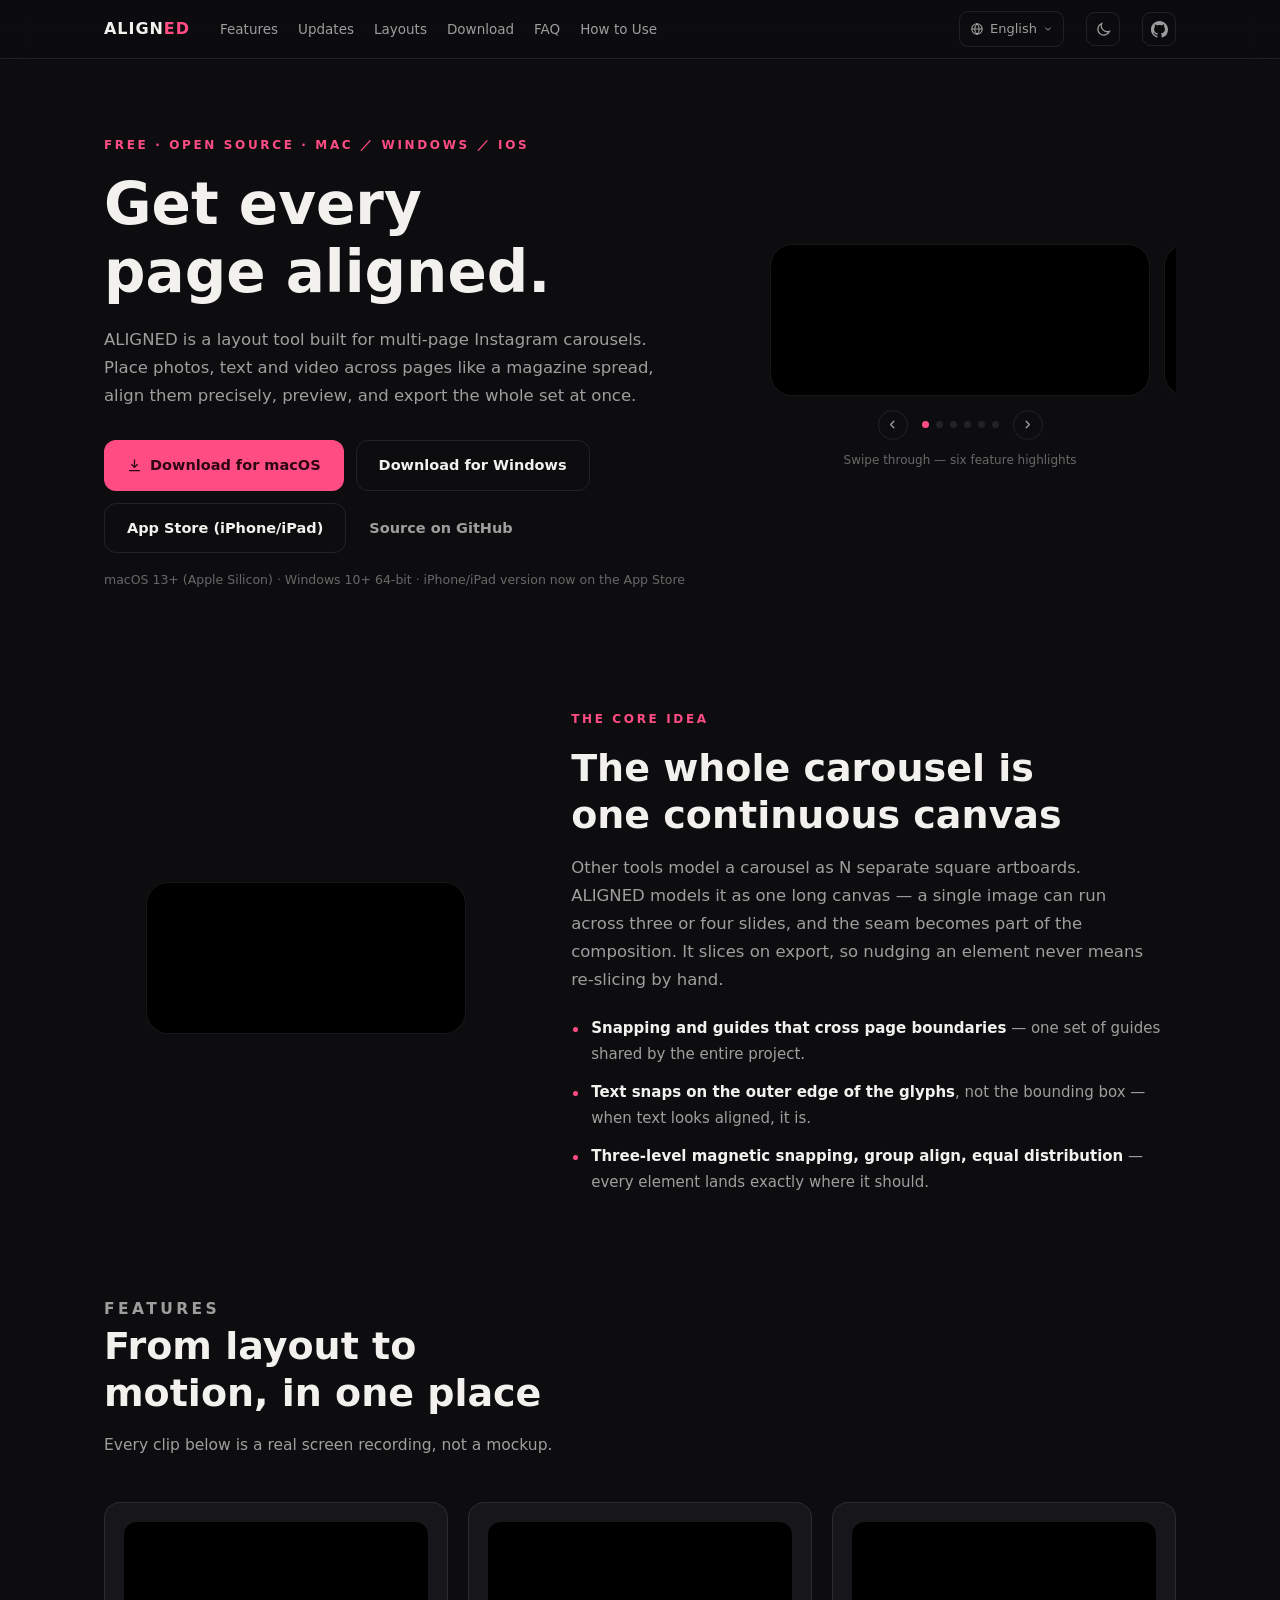
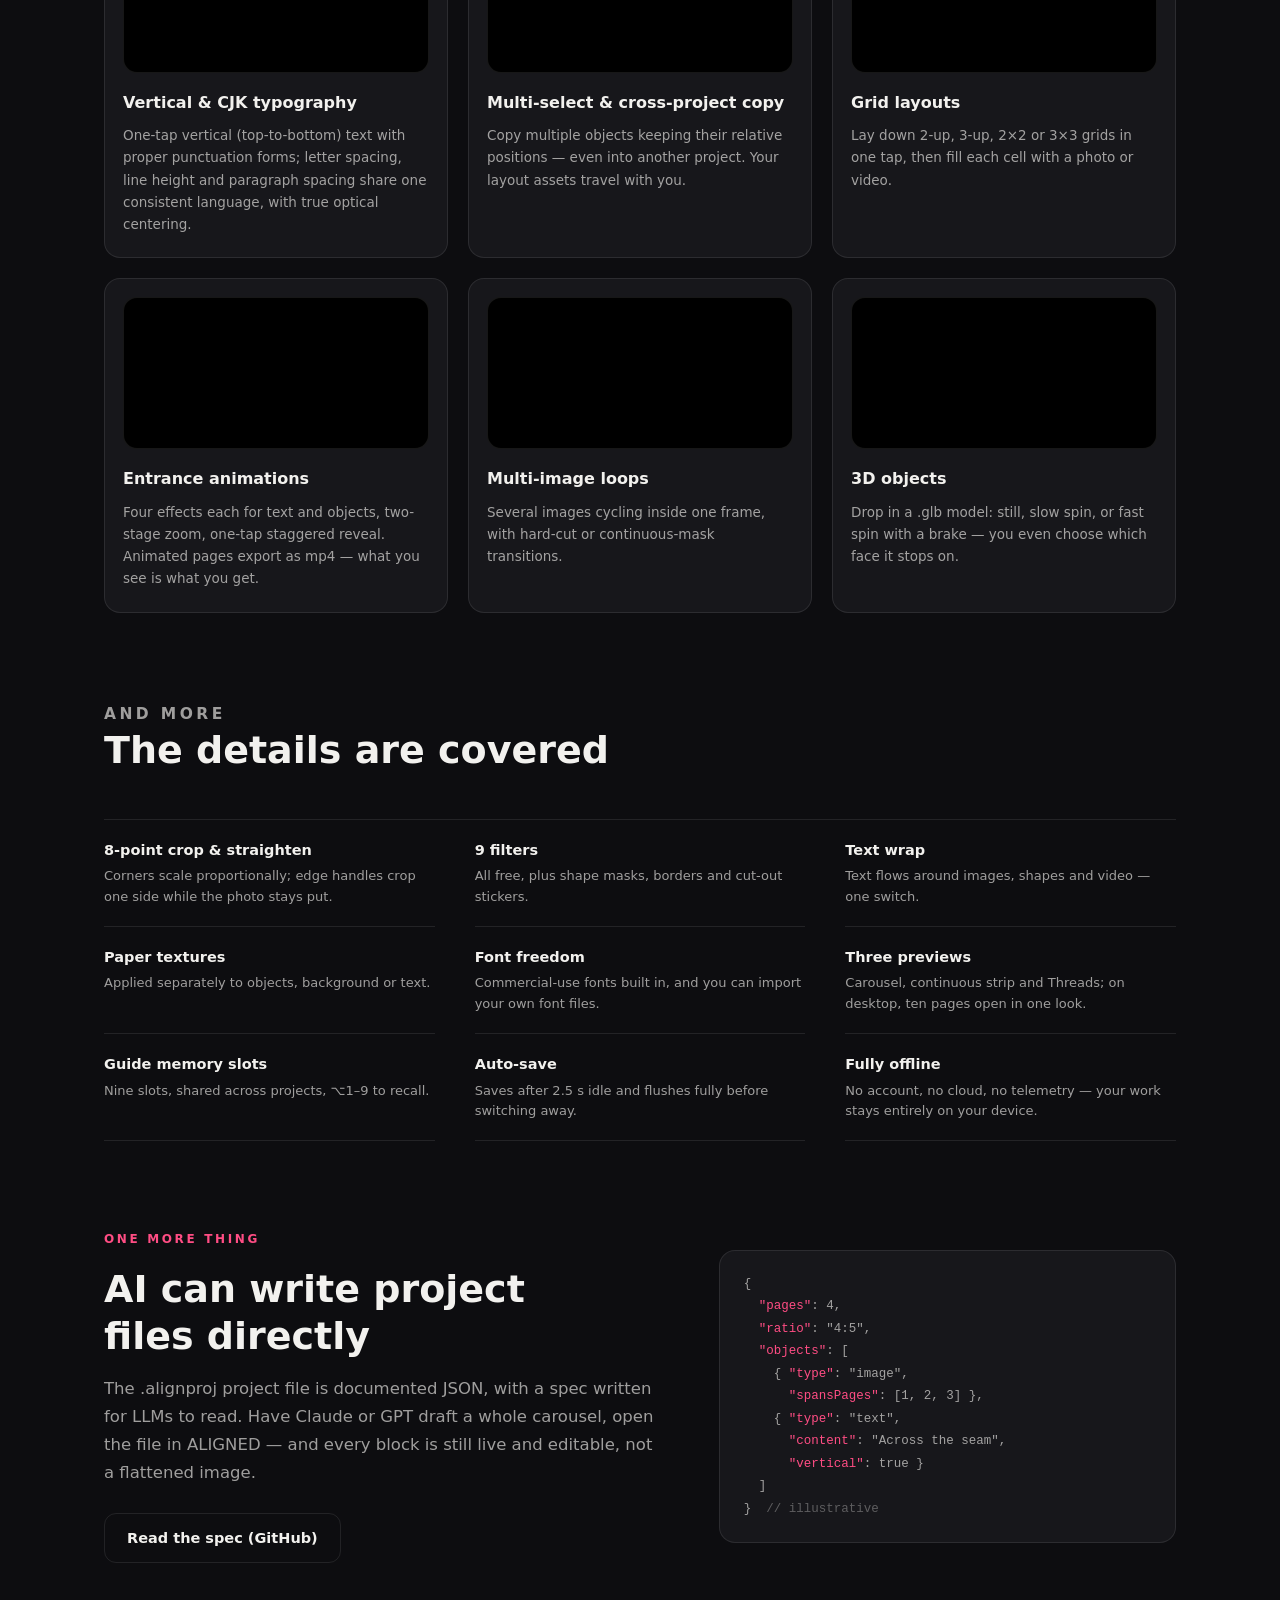
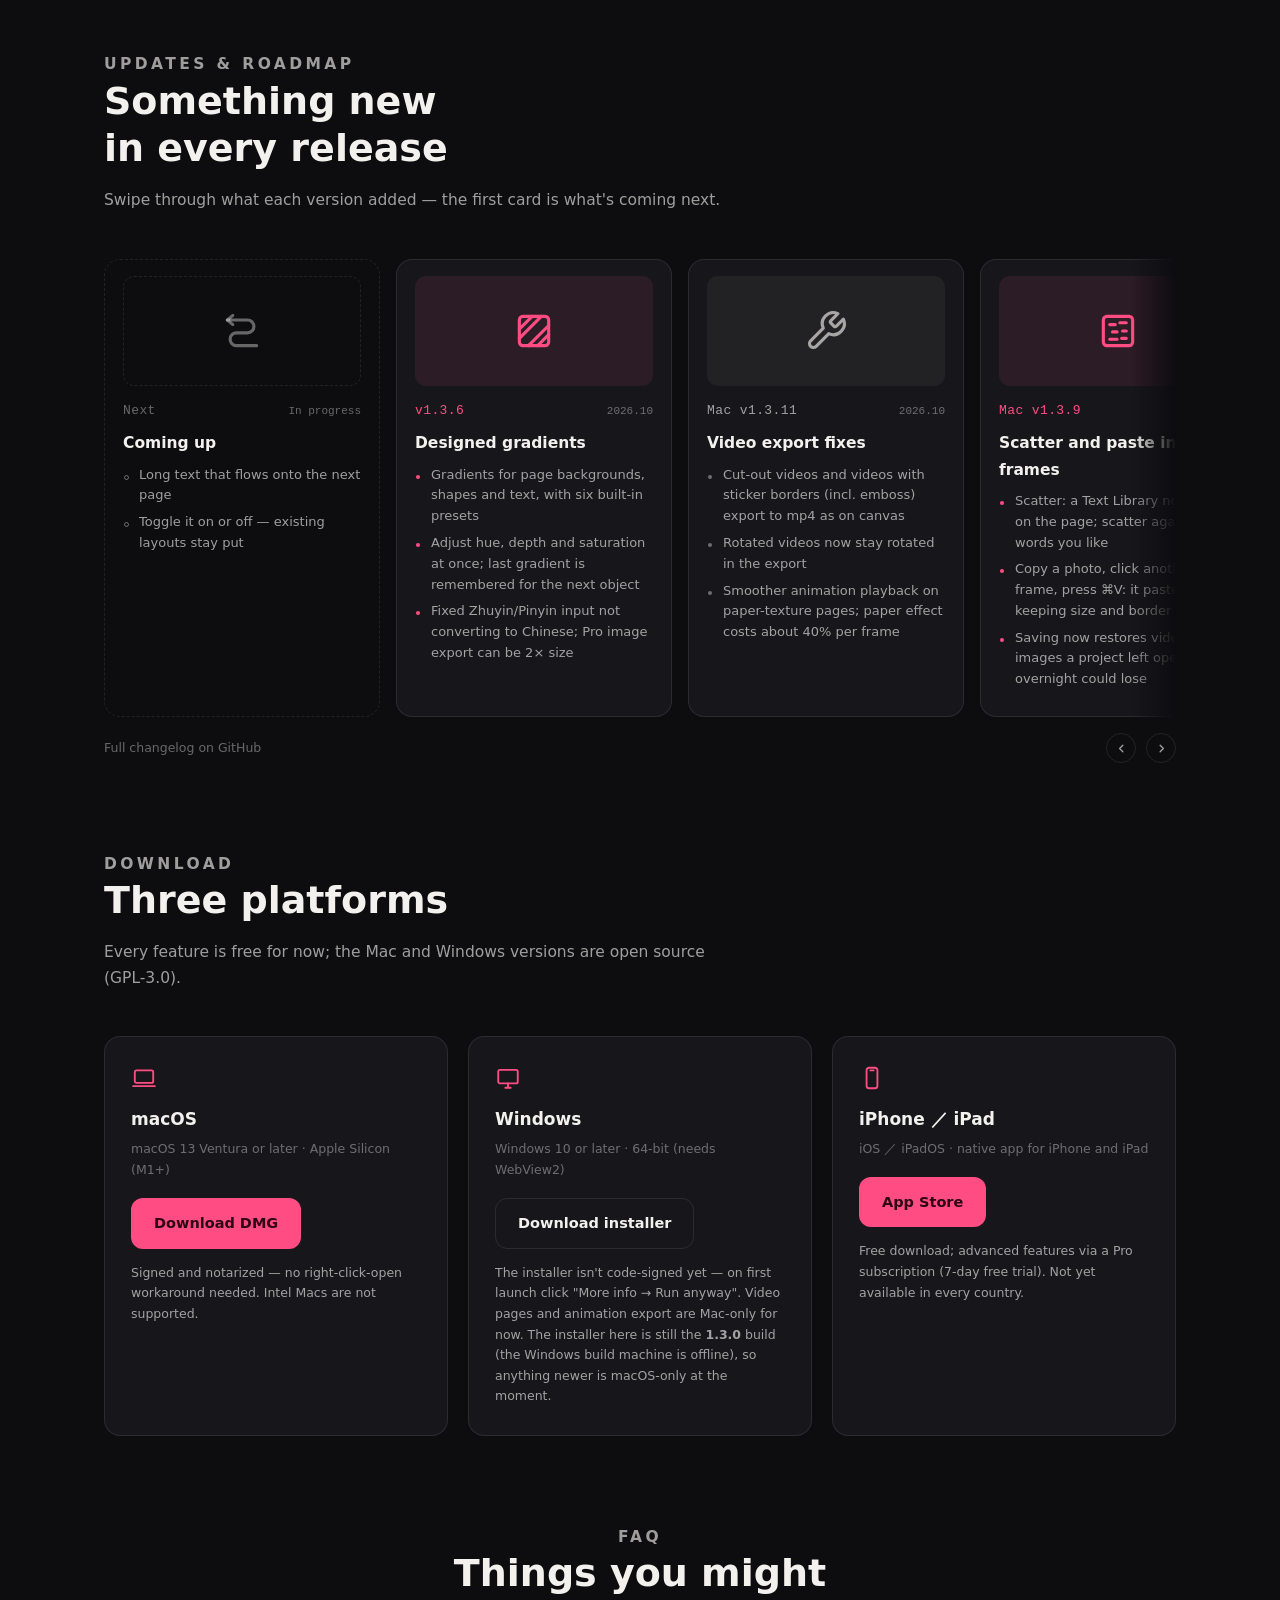
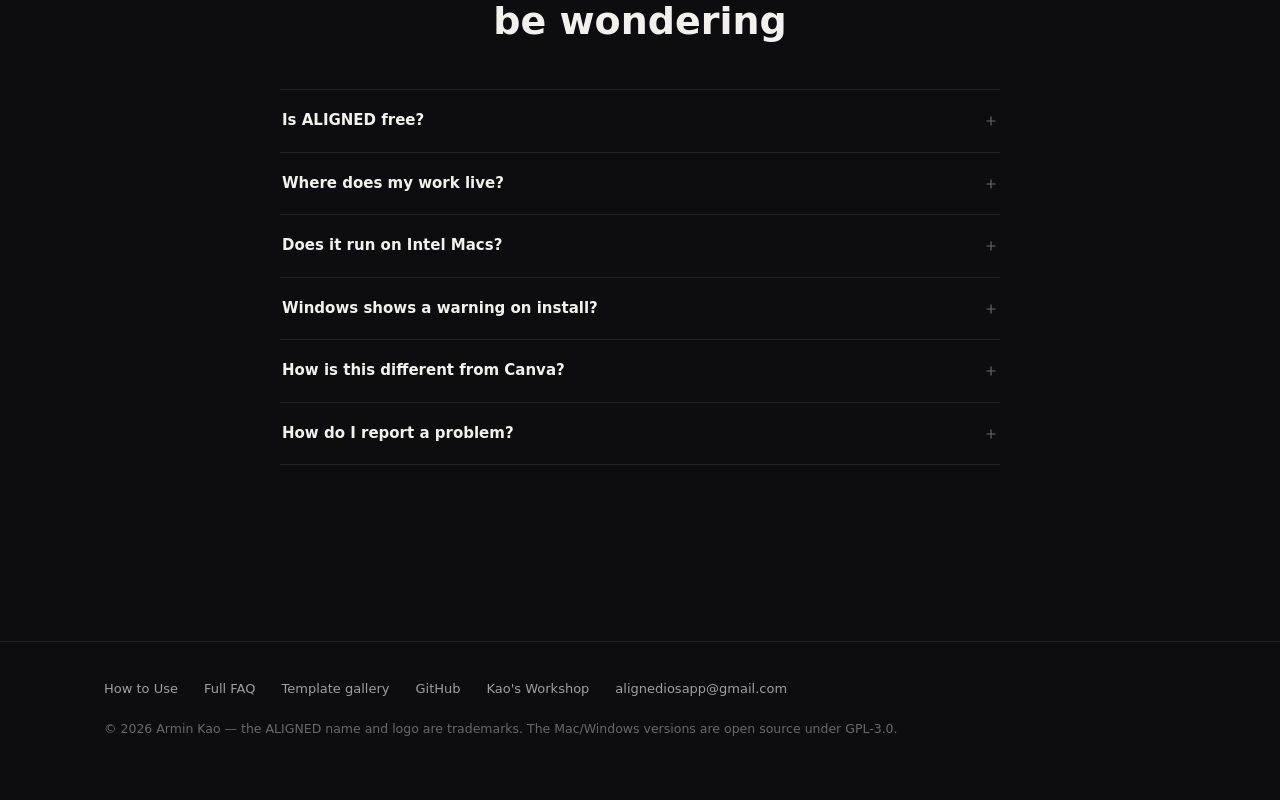
==== commit 99bbd21f: "網站維護員：更新欄補 v1.3.6（zh-Hant／en）" ====
--- a/en/index.html
+++ b/en/index.html
@@ -211,6 +211,16 @@
             <li>Toggle it on or off — existing layouts stay put</li>
           </ul>
         </article>
+        <article class="up-card">
+          <div class="up-art"><svg viewBox="0 0 24 24" fill="none" stroke="currentColor" stroke-width="1.7" stroke-linecap="round" stroke-linejoin="round"><rect x="4" y="4" width="16" height="16" rx="2"/><path d="M4 11l7-7M4 16L16 4M9 20L20 9M14 20l6-6"/></svg></div>
+          <div class="up-top"><span class="ver">v1.3.6</span><span class="date">2026.10</span></div>
+          <h3>Designed gradients</h3>
+          <ul>
+            <li>Gradients for page backgrounds, shapes and text, with six built-in presets</li>
+            <li>Adjust hue, depth and saturation at once; last gradient is remembered for the next object</li>
+            <li>Fixed Zhuyin/Pinyin input not converting to Chinese; Pro image export can be 2× size</li>
+          </ul>
+        </article>
         <article class="up-card fix">
           <div class="up-art"><svg viewBox="0 0 24 24" fill="none" stroke="currentColor" stroke-width="1.7" stroke-linecap="round" stroke-linejoin="round"><path d="M14.7 6.3a1 1 0 0 0 0 1.4l1.6 1.6a1 1 0 0 0 1.4 0l3.77-3.77a6 6 0 0 1-7.94 7.94l-6.91 6.91a2.12 2.12 0 0 1-3-3l6.91-6.91a6 6 0 0 1 7.94-7.94l-3.76 3.76z"/></svg></div>
           <div class="up-top"><span class="ver">Mac v1.3.11</span><span class="date">2026.10</span></div>
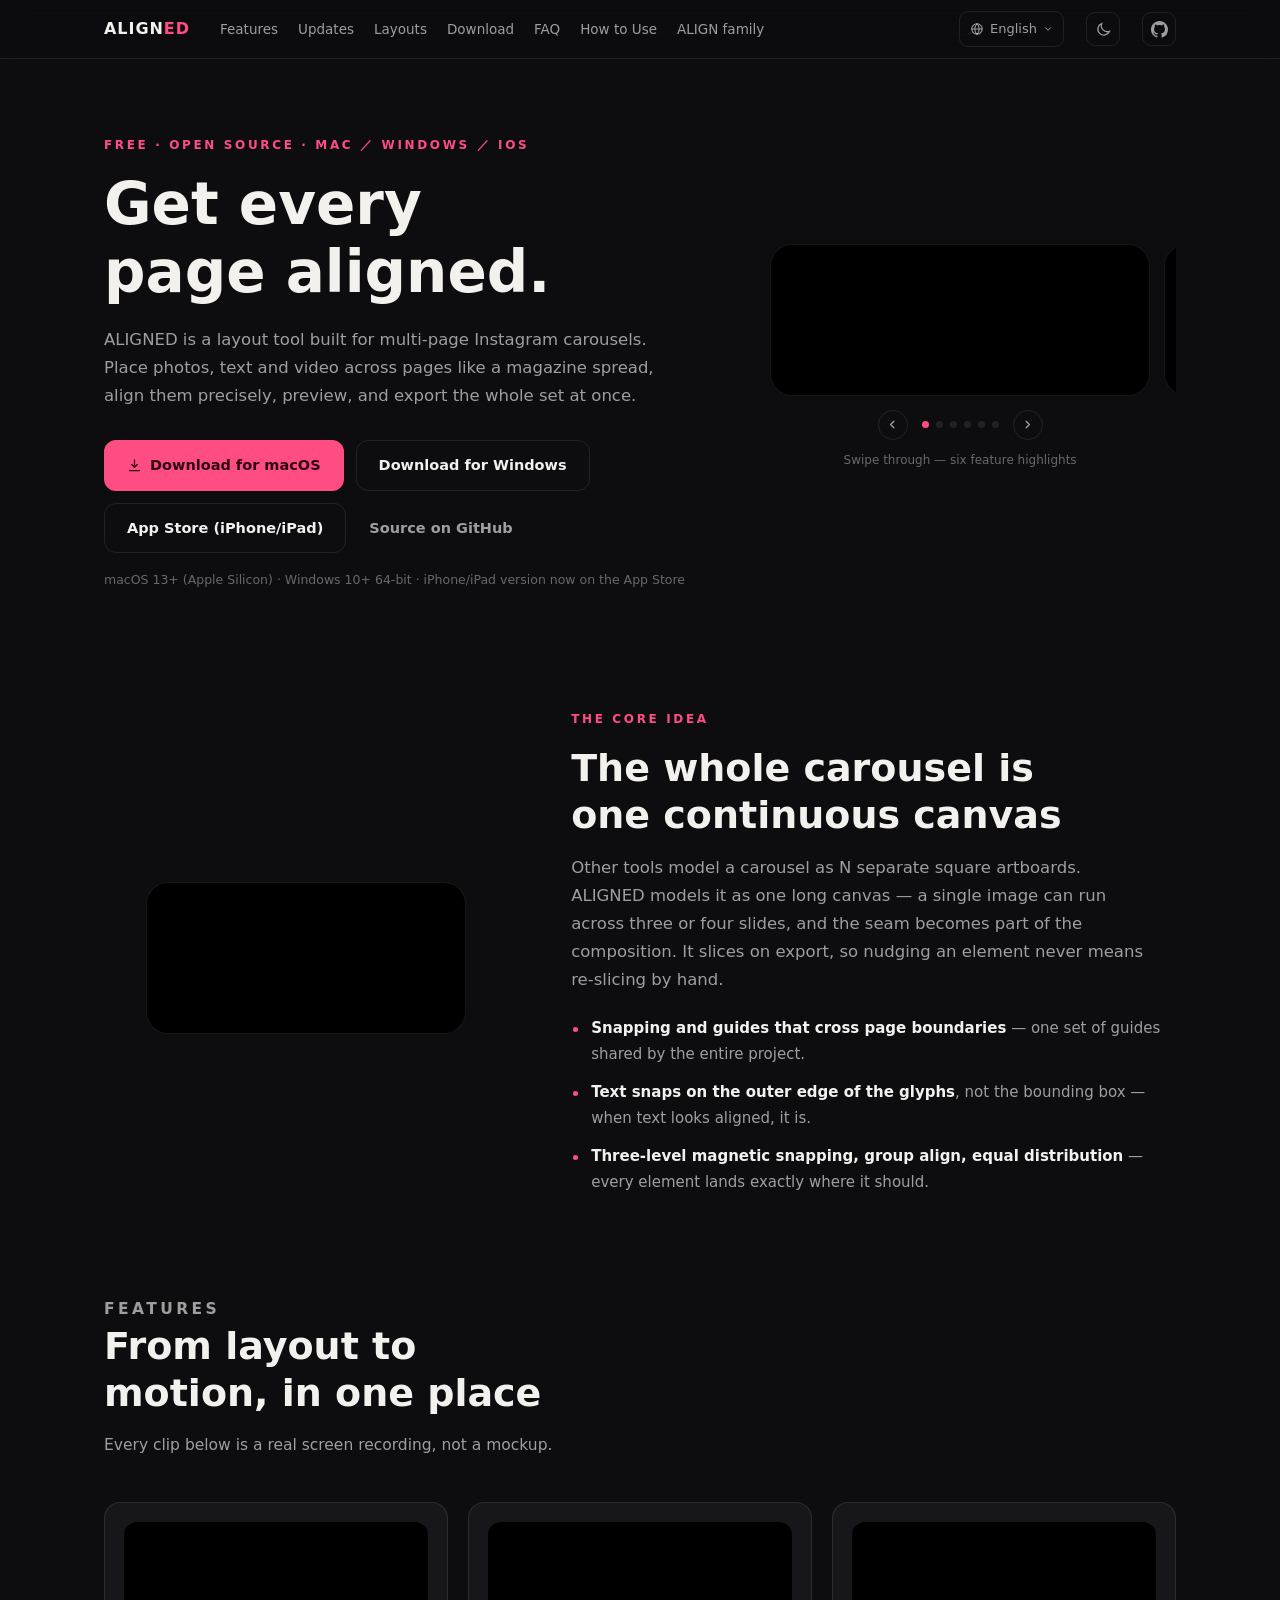
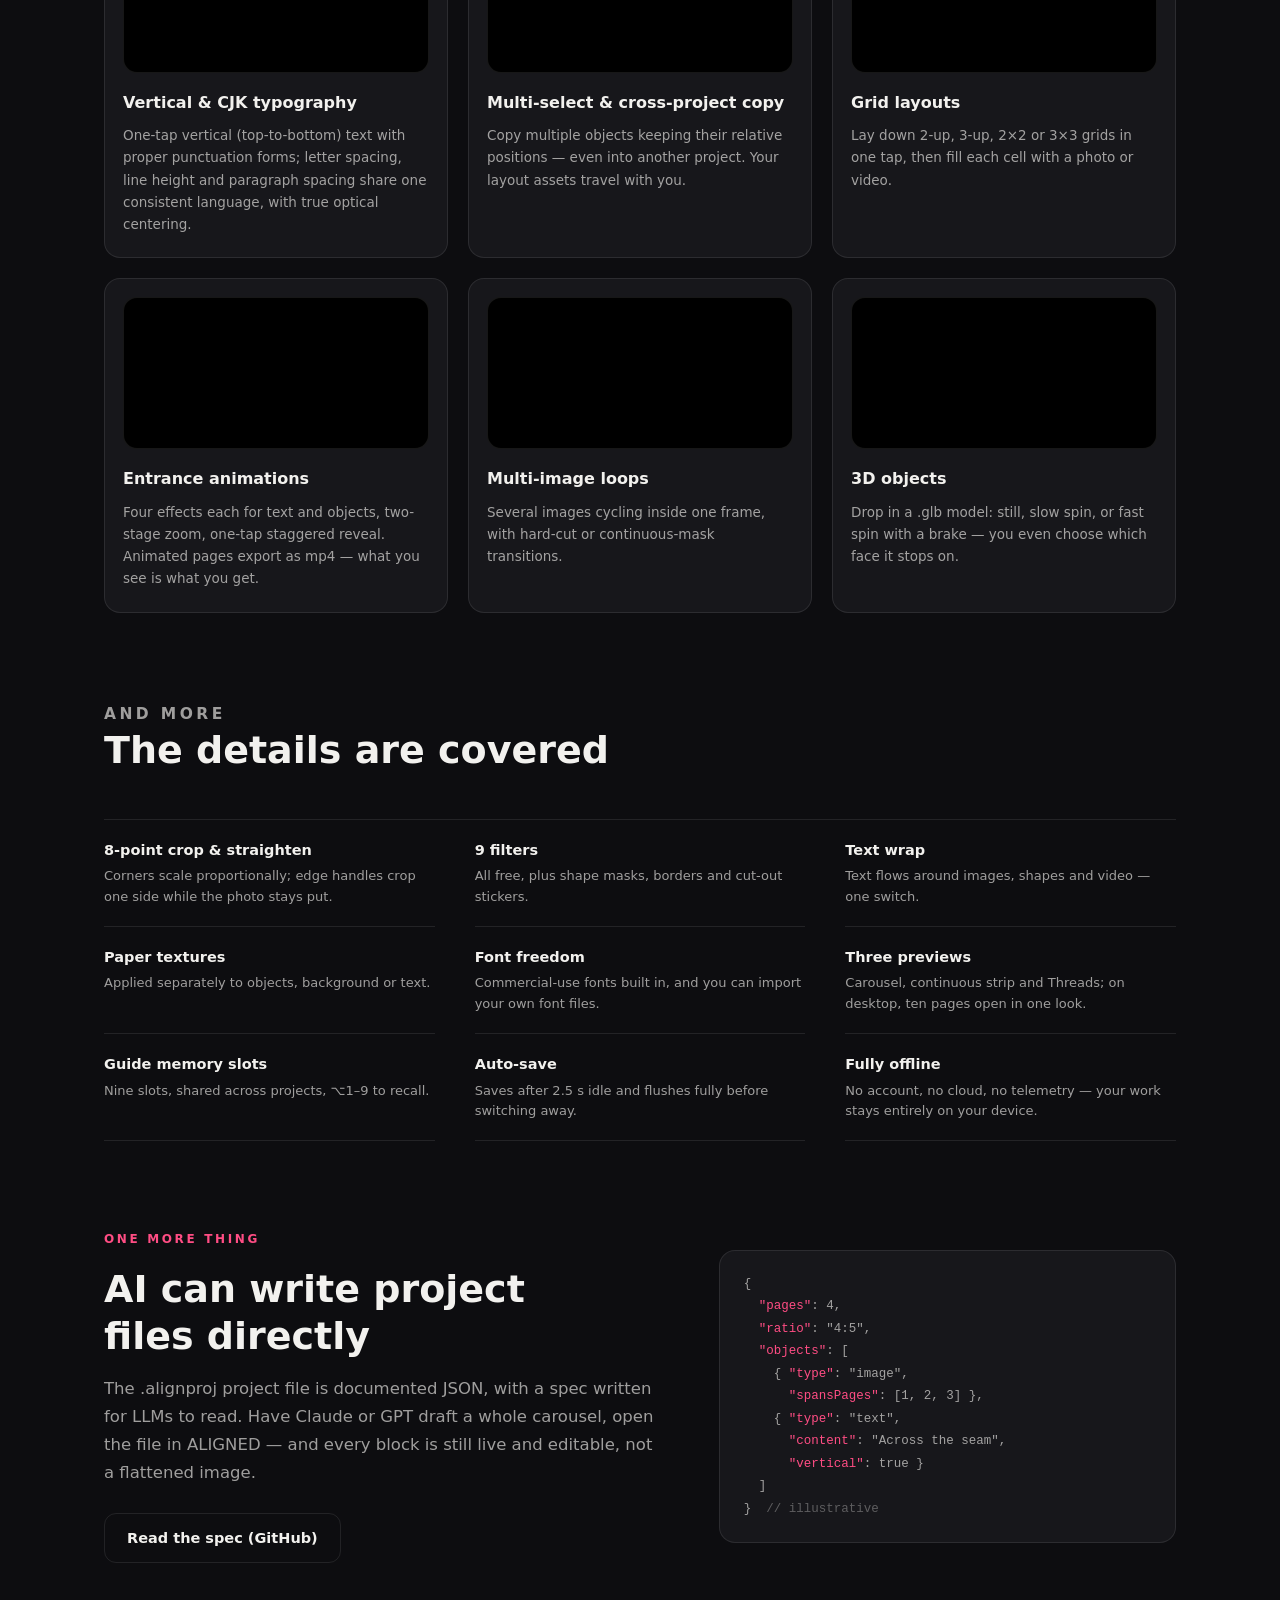
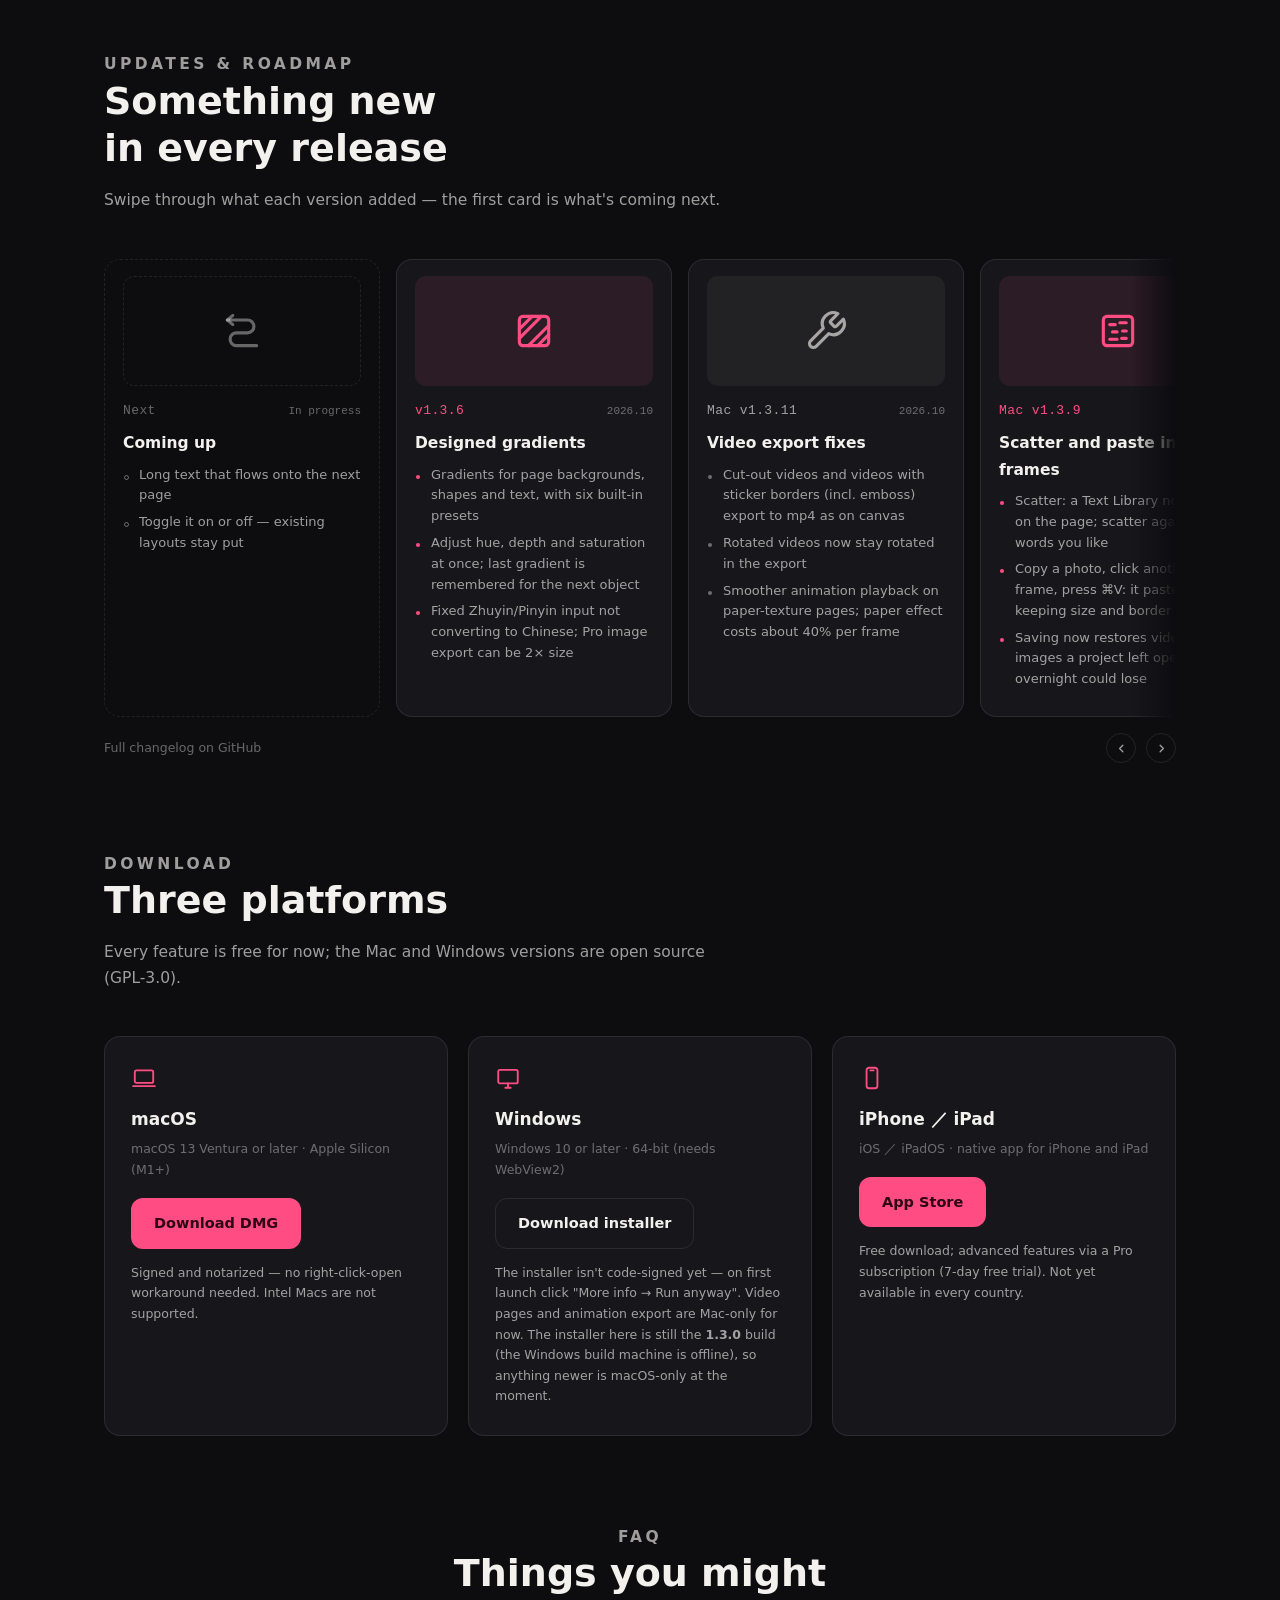
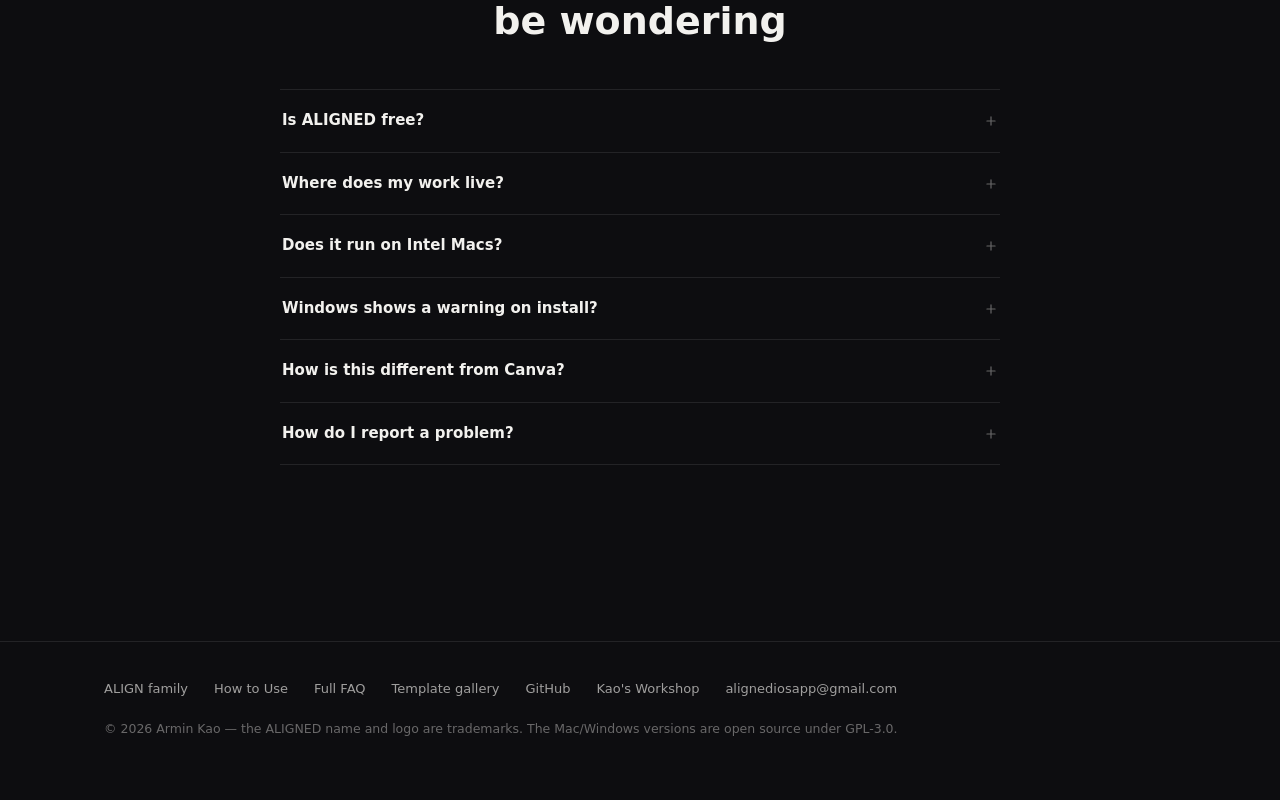
==== commit 8646b02a: "ALIGN 家族官網（本機預覽，未上線）：根網址改家族首頁、新增 ALIGNCAM／ALIGNVIEW 頁與 ALIGNVIEW 隱私權政策；ALIGNED 頁原地不動，只加家族連結 Co-Autho" ====
--- a/en/index.html
+++ b/en/index.html
@@ -13,7 +13,7 @@
 <link rel="canonical" href="https://aligned-app.github.io/en/">
 <link rel="alternate" hreflang="zh-Hant" href="https://aligned-app.github.io/zh-Hant/">
 <link rel="alternate" hreflang="en" href="https://aligned-app.github.io/en/">
-<link rel="alternate" hreflang="x-default" href="https://aligned-app.github.io/">
+<link rel="alternate" hreflang="x-default" href="https://aligned-app.github.io/en/">
 <link rel="icon" href="data:image/svg+xml,<svg xmlns='http://www.w3.org/2000/svg' viewBox='0 0 32 32'><rect width='32' height='32' rx='7' fill='%230d0d10'/><path d='M13 8 L9 8 L9 24 L13 24' stroke='%23ff4d84' stroke-width='3' fill='none' stroke-linecap='round' stroke-linejoin='round'/><path d='M19 8 L23 8 L23 24 L19 24' stroke='%23ff4d84' stroke-width='3' fill='none' stroke-linecap='round' stroke-linejoin='round'/></svg>">
 <link rel="stylesheet" href="../assets/style.css">
 </head>
@@ -29,6 +29,7 @@
       <a href="#download">Download</a>
       <a href="#faq">FAQ</a>
       <a href="https://qwert2813434-ctrl.github.io/aligned-help/en/">How to Use</a>
+      <a href="../?lang=en">ALIGN family</a>
     </nav>
     <div class="top-spacer"></div>
     <details class="lang">
@@ -517,6 +518,7 @@
 <footer class="page">
   <div class="wrap">
     <div class="foot-row">
+      <a href="../?lang=en">ALIGN family</a>
       <a href="https://qwert2813434-ctrl.github.io/aligned-help/en/">How to Use</a>
       <a href="https://qwert2813434-ctrl.github.io/aligned-help/en/faq.html">Full FAQ</a>
       <a href="https://tools.arminkao.com/aligned-templates/">Template gallery</a>
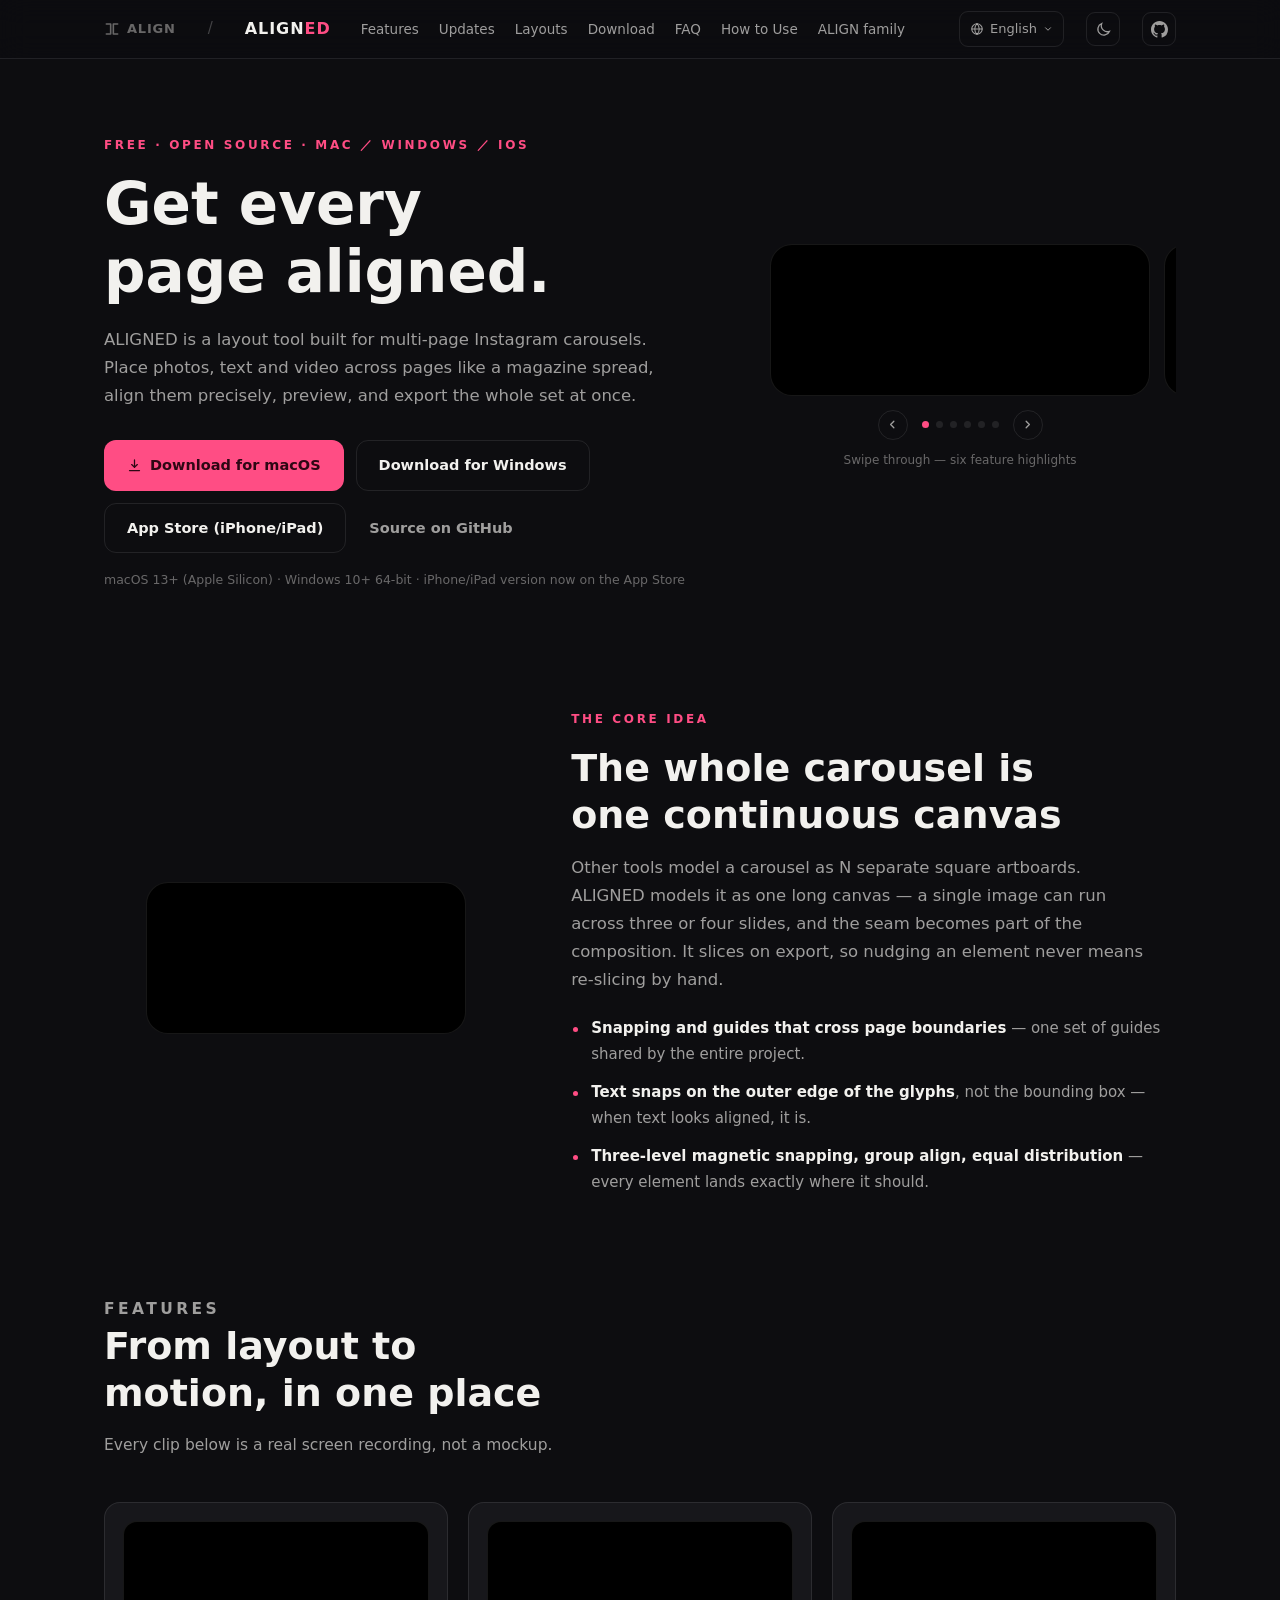
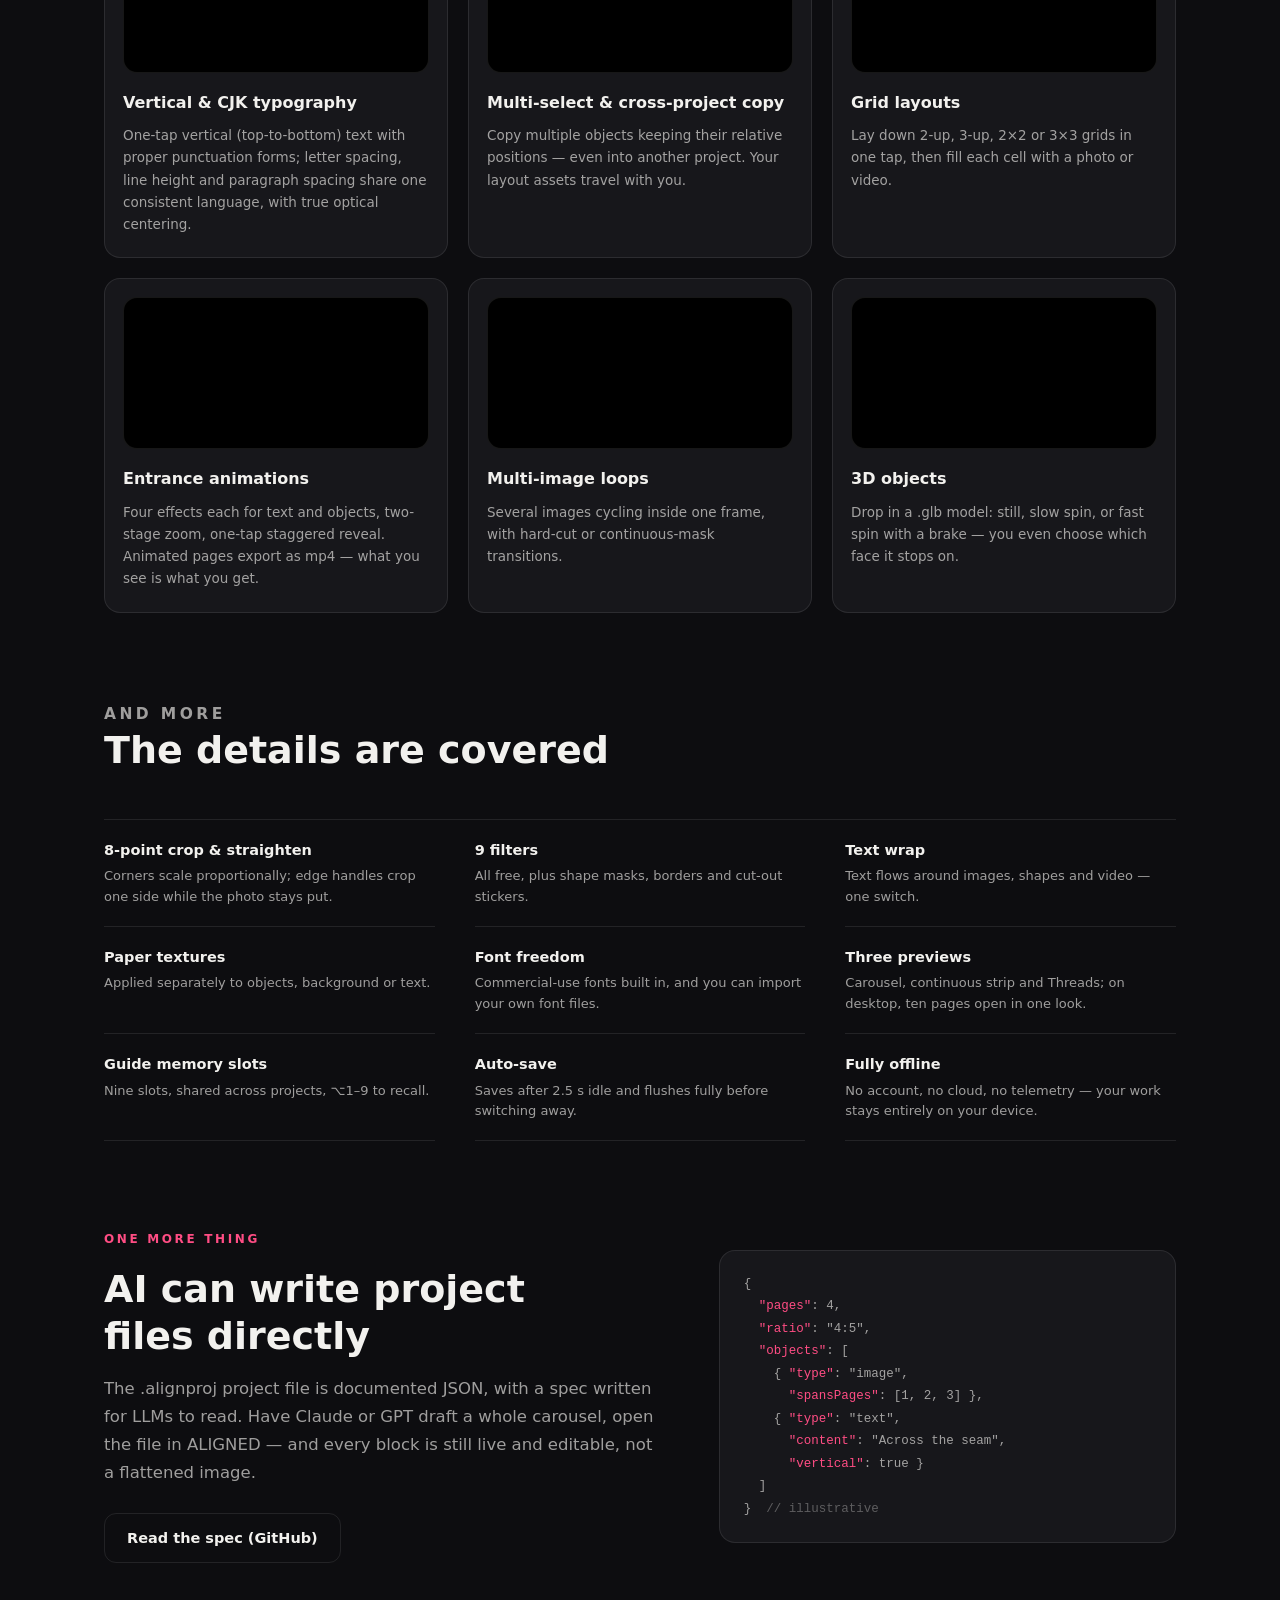
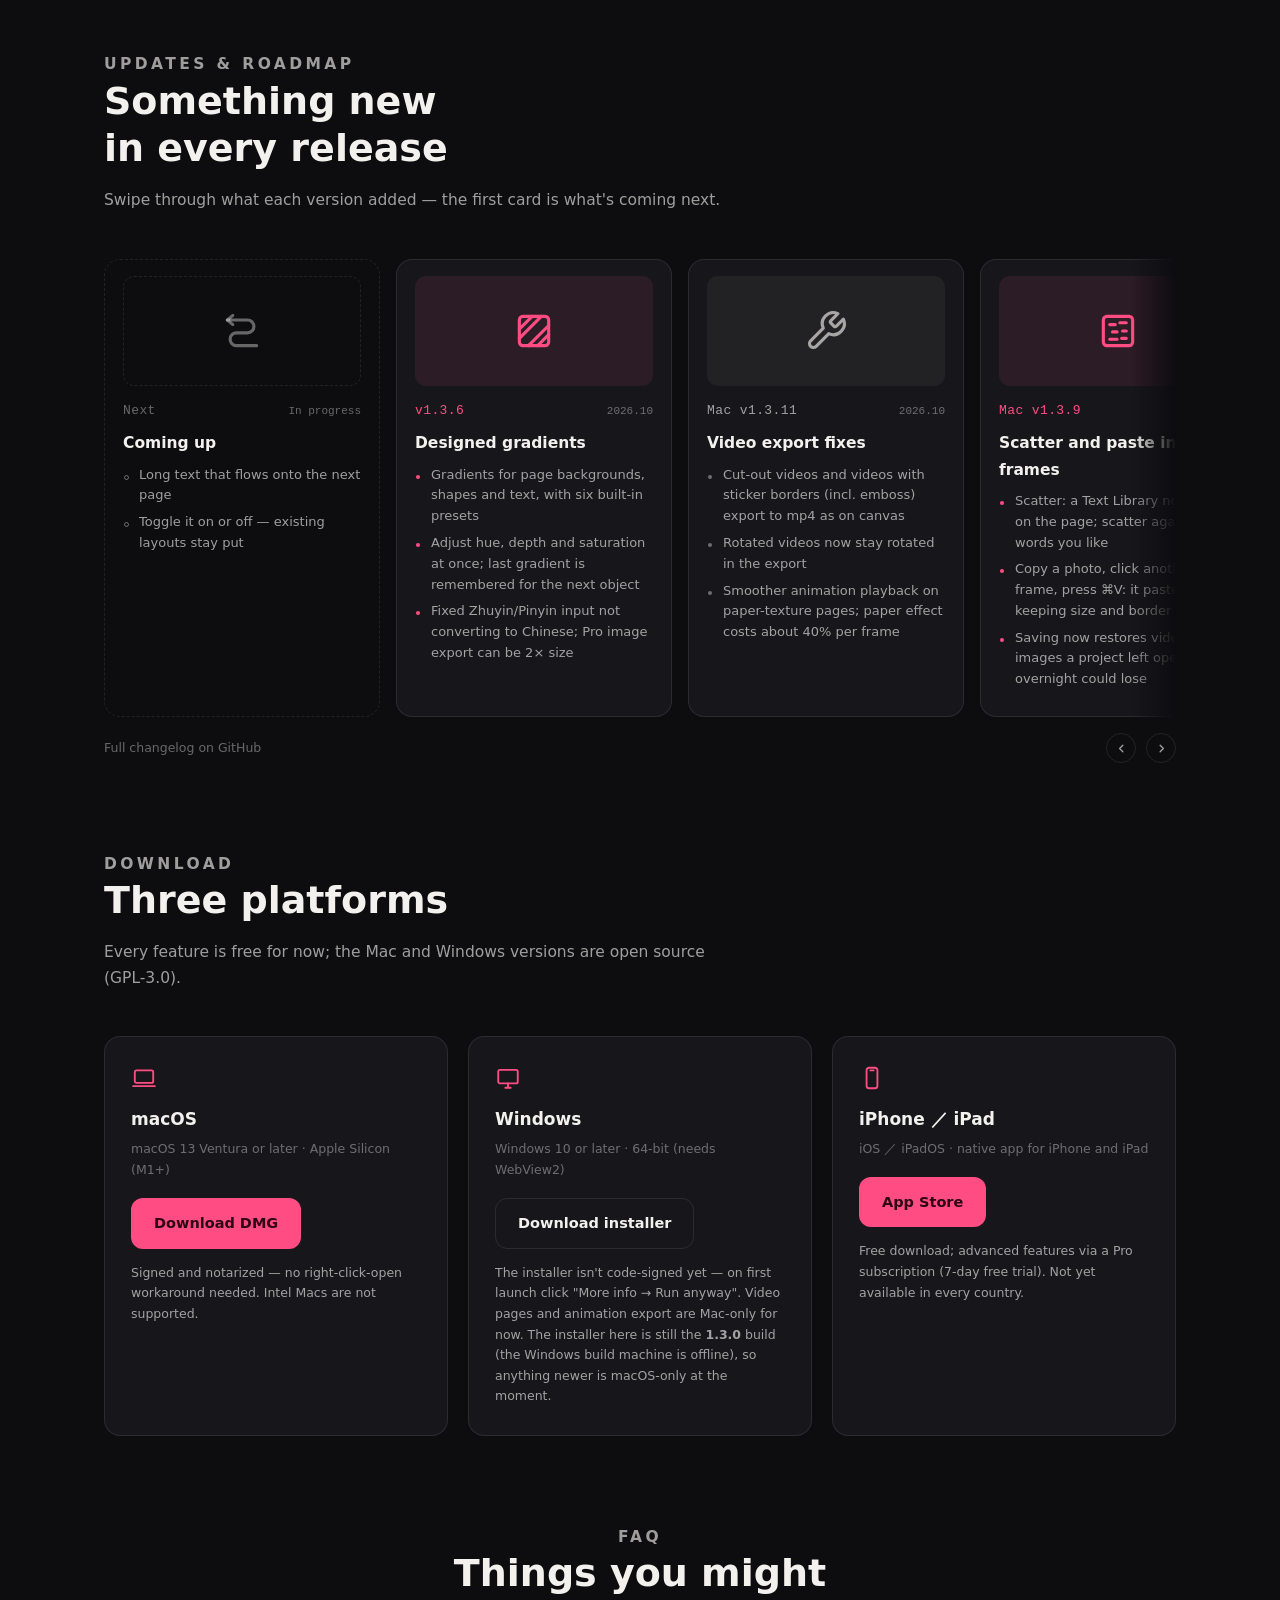
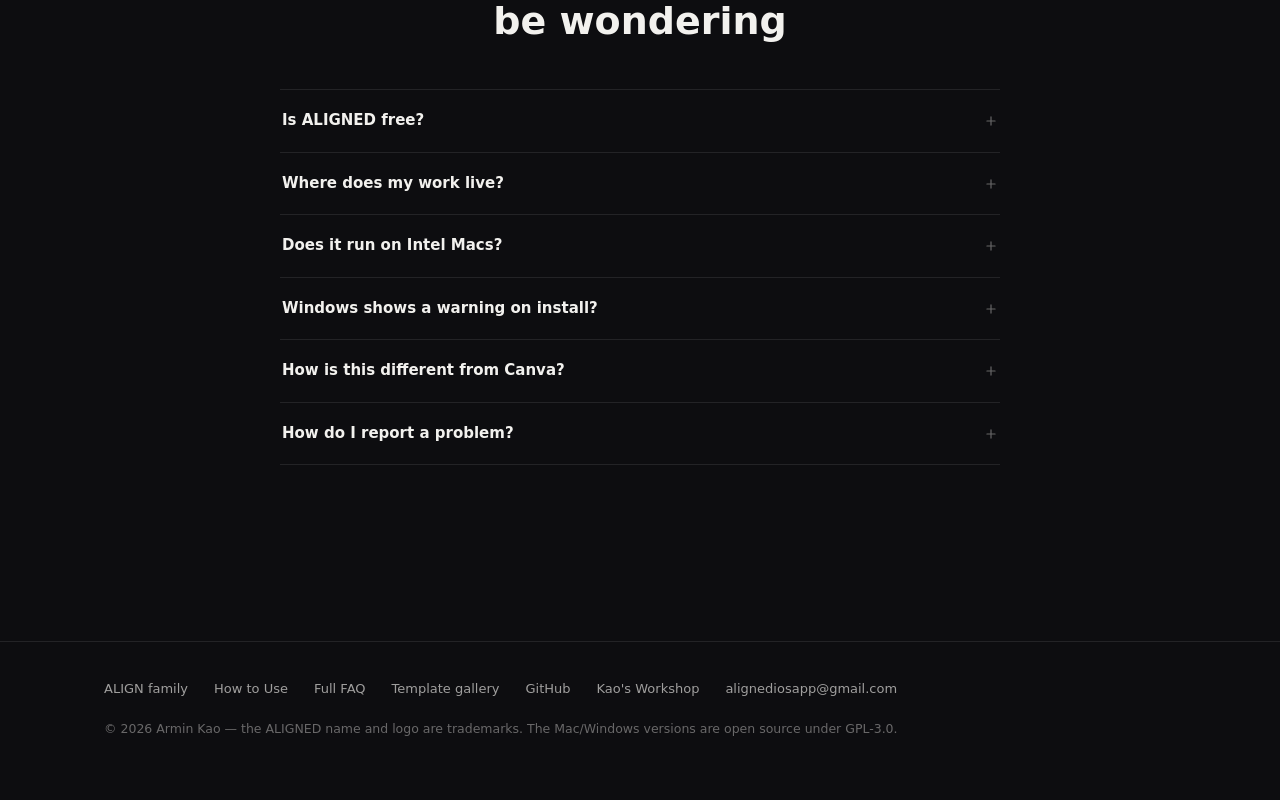
==== commit 7a66fde8: "ALIGNED 頁頭加家族麵包屑 ][ ALIGN /，手機也能回家族首頁" ====
--- a/en/index.html
+++ b/en/index.html
@@ -21,7 +21,7 @@
 
 <header class="top">
   <div class="wrap top-inner">
-    <a class="wordmark" href="./">ALIGN<b>ED</b></a>
+    <a class="fam-crumb" href="../?lang=en" aria-label="ALIGN family" title="ALIGN family"><svg viewBox="0 0 24 24" fill="none" stroke="currentColor" stroke-width="2.4" stroke-linecap="round" stroke-linejoin="round"><path d="M3.5 4.5H10v15H3.5M20.5 4.5H14v15h6.5"/></svg>ALIGN</a><span class="fam-sep">/</span><a class="wordmark" href="./">ALIGN<b>ED</b></a>
     <nav class="main">
       <a href="#features">Features</a>
       <a href="#updates">Updates</a>
--- a/assets/style.css
+++ b/assets/style.css
@@ -298,3 +298,9 @@
   h1{font-size:34px}
 }
 
+
+/* 家族麵包屑（ALIGNED 頁頭左上，2026-10-19）：點了回 ALIGN 家族首頁，手機也看得到 */
+.fam-crumb{display:inline-flex;align-items:center;gap:7px;flex:none;color:var(--ink-faint);text-decoration:none;font-weight:700;letter-spacing:.06em;font-size:13px}
+.fam-crumb svg{width:16px;height:16px;flex:none}
+.fam-crumb:hover{color:var(--accent)}
+.fam-sep{flex:none;color:var(--ink-faint);opacity:.6;margin:0 10px}
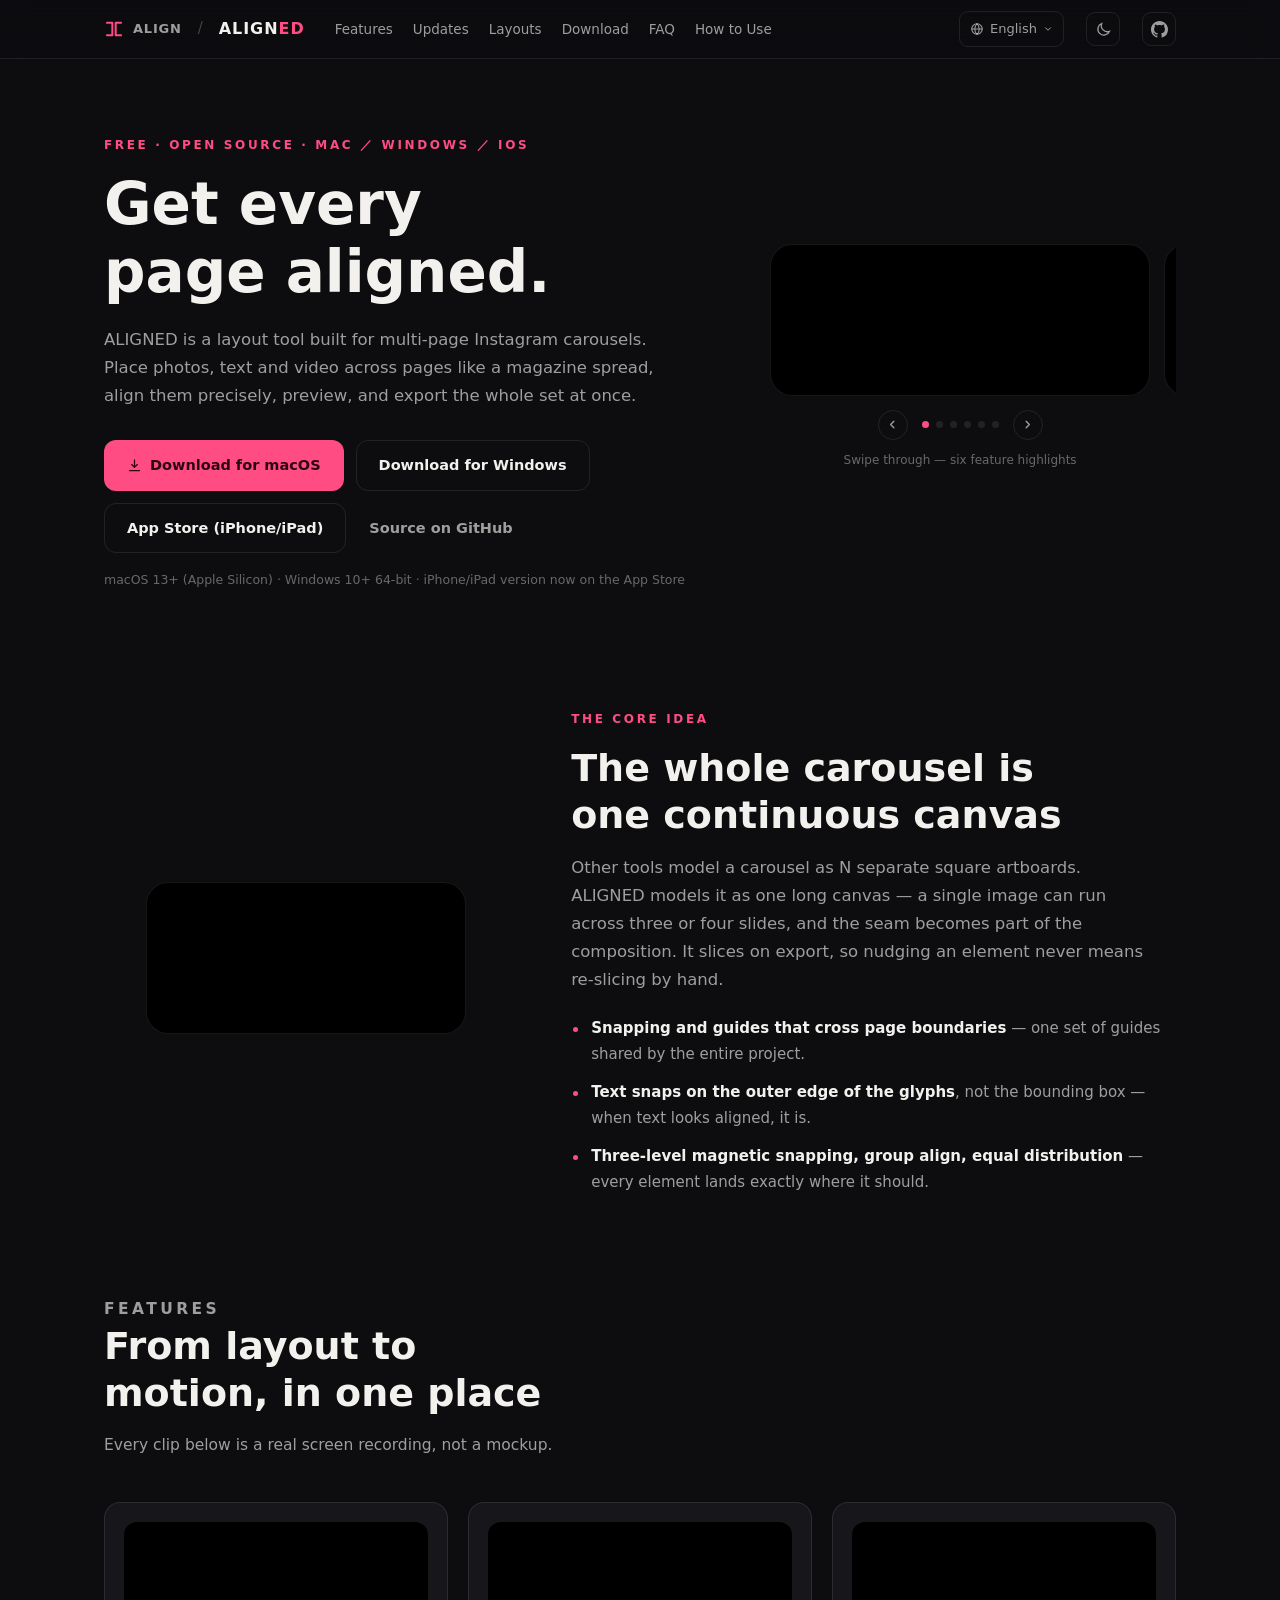
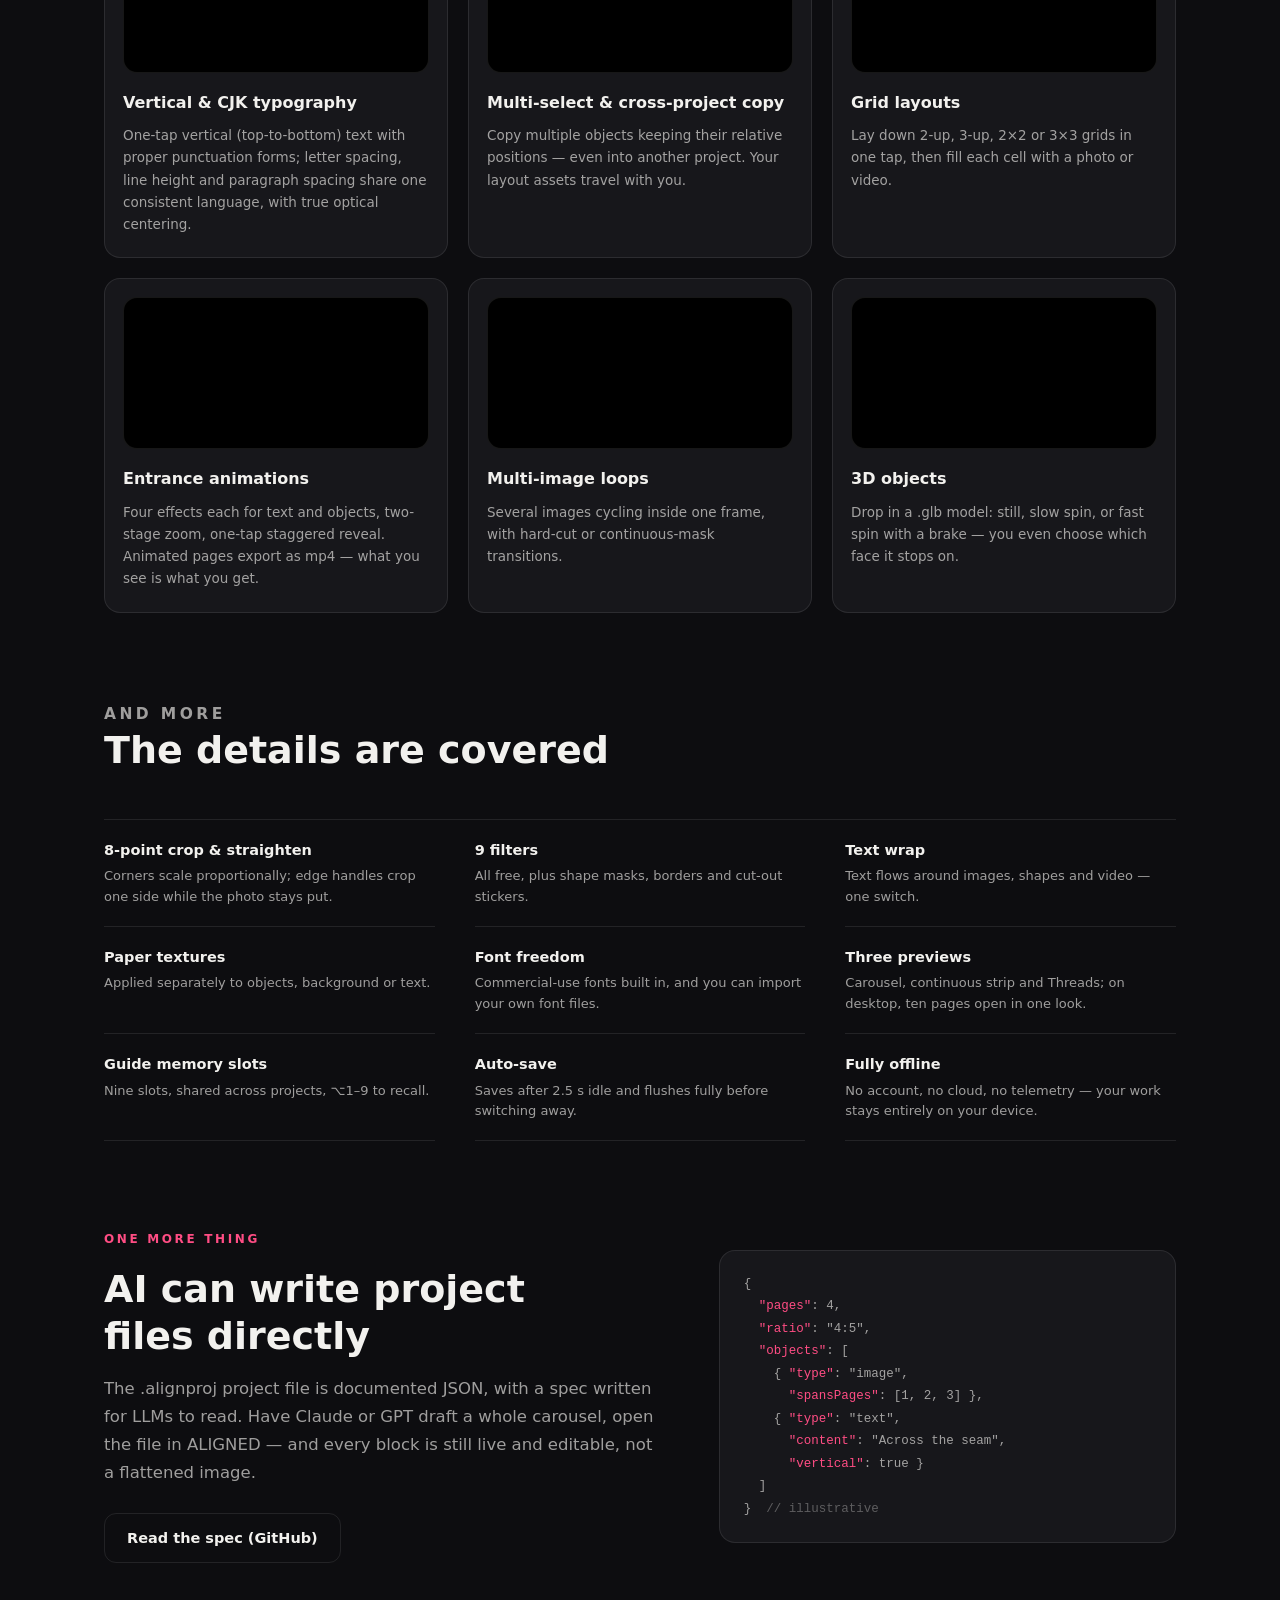
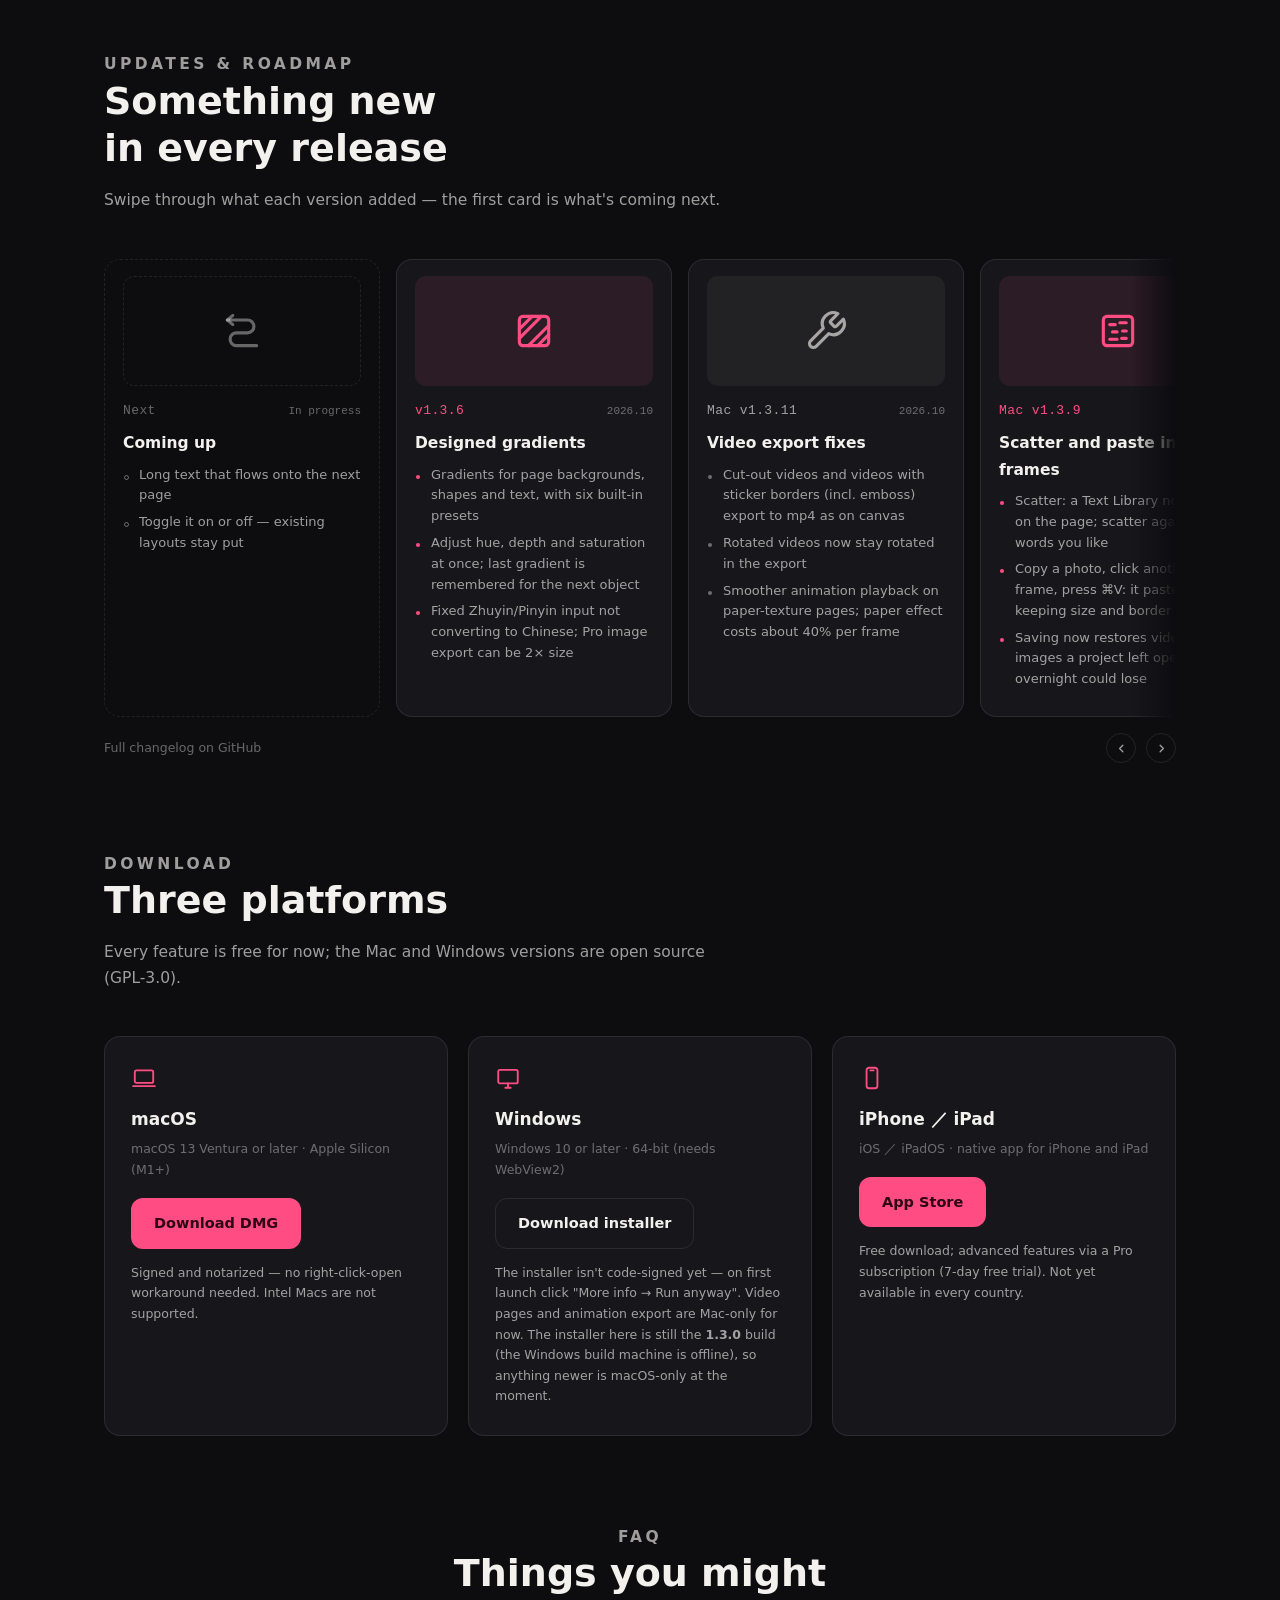
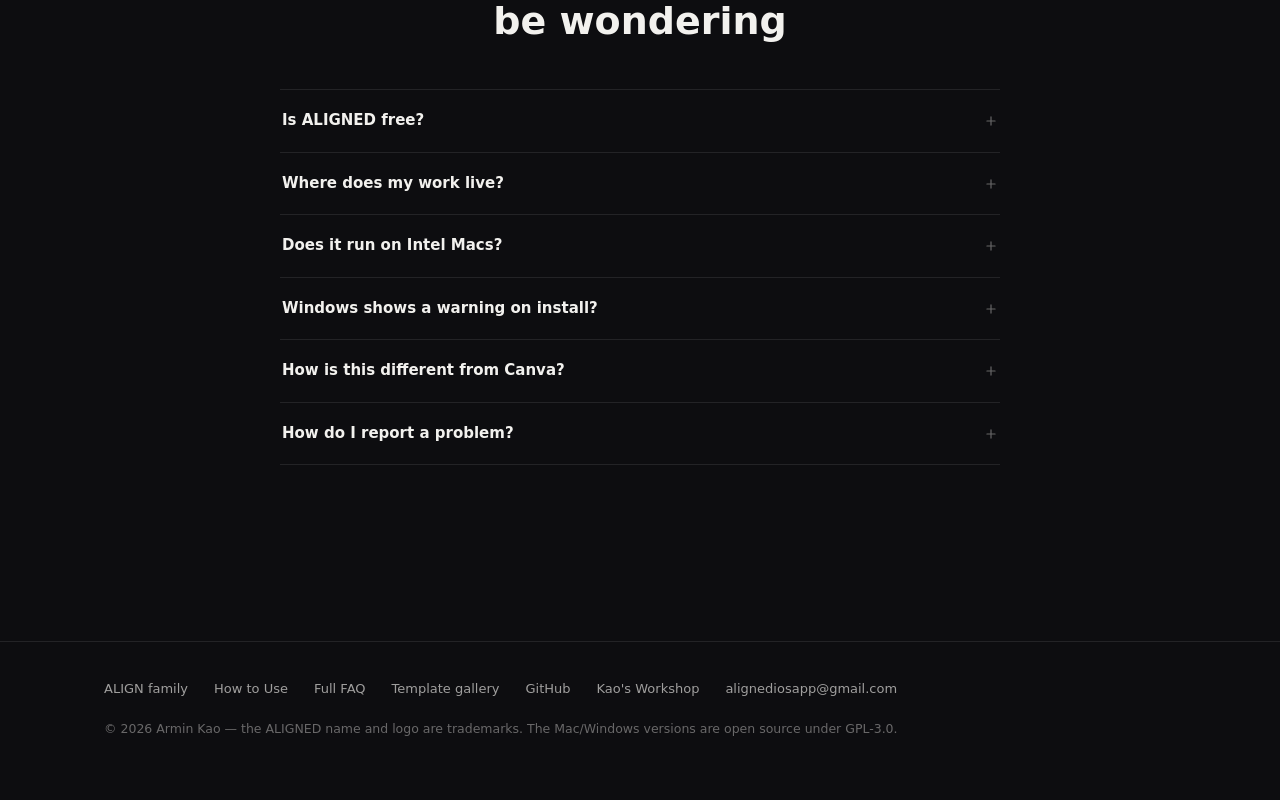
==== commit 9f30562f: "鑑賞家建議：家族記號改粉紅 20px 同家族頁頭、ALIGN 字提亮、斜線收緊、拿掉導覽列重複的 ALIGN 家族連結" ====
--- a/en/index.html
+++ b/en/index.html
@@ -15,13 +15,13 @@
 <link rel="alternate" hreflang="en" href="https://aligned-app.github.io/en/">
 <link rel="alternate" hreflang="x-default" href="https://aligned-app.github.io/en/">
 <link rel="icon" href="data:image/svg+xml,<svg xmlns='http://www.w3.org/2000/svg' viewBox='0 0 32 32'><rect width='32' height='32' rx='7' fill='%230d0d10'/><path d='M13 8 L9 8 L9 24 L13 24' stroke='%23ff4d84' stroke-width='3' fill='none' stroke-linecap='round' stroke-linejoin='round'/><path d='M19 8 L23 8 L23 24 L19 24' stroke='%23ff4d84' stroke-width='3' fill='none' stroke-linecap='round' stroke-linejoin='round'/></svg>">
-<link rel="stylesheet" href="../assets/style.css">
+<link rel="stylesheet" href="../assets/style.css?v=20261019">
 </head>
 <body>
 
 <header class="top">
   <div class="wrap top-inner">
-    <a class="fam-crumb" href="../?lang=en" aria-label="ALIGN family" title="ALIGN family"><svg viewBox="0 0 24 24" fill="none" stroke="currentColor" stroke-width="2.4" stroke-linecap="round" stroke-linejoin="round"><path d="M3.5 4.5H10v15H3.5M20.5 4.5H14v15h6.5"/></svg>ALIGN</a><span class="fam-sep">/</span><a class="wordmark" href="./">ALIGN<b>ED</b></a>
+    <a class="fam-crumb" href="../?lang=en" aria-label="ALIGN family" title="ALIGN family" style="display:inline-flex;align-items:center;gap:9px;flex:none;color:var(--ink-dim);text-decoration:none;font-weight:700;letter-spacing:.06em;font-size:13px"><svg width="20" height="20" style="width:20px;height:20px;flex:none;color:var(--accent)" viewBox="0 0 24 24" fill="none" stroke="currentColor" stroke-width="2.4" stroke-linecap="round" stroke-linejoin="round"><path d="M3.5 4.5H10v15H3.5M20.5 4.5H14v15h6.5"/></svg>ALIGN</a><span class="fam-sep" style="flex:none;color:var(--ink-faint);margin:0 -6px">/</span><a class="wordmark" href="./">ALIGN<b>ED</b></a>
     <nav class="main">
       <a href="#features">Features</a>
       <a href="#updates">Updates</a>
@@ -29,7 +29,6 @@
       <a href="#download">Download</a>
       <a href="#faq">FAQ</a>
       <a href="https://qwert2813434-ctrl.github.io/aligned-help/en/">How to Use</a>
-      <a href="../?lang=en">ALIGN family</a>
     </nav>
     <div class="top-spacer"></div>
     <details class="lang">
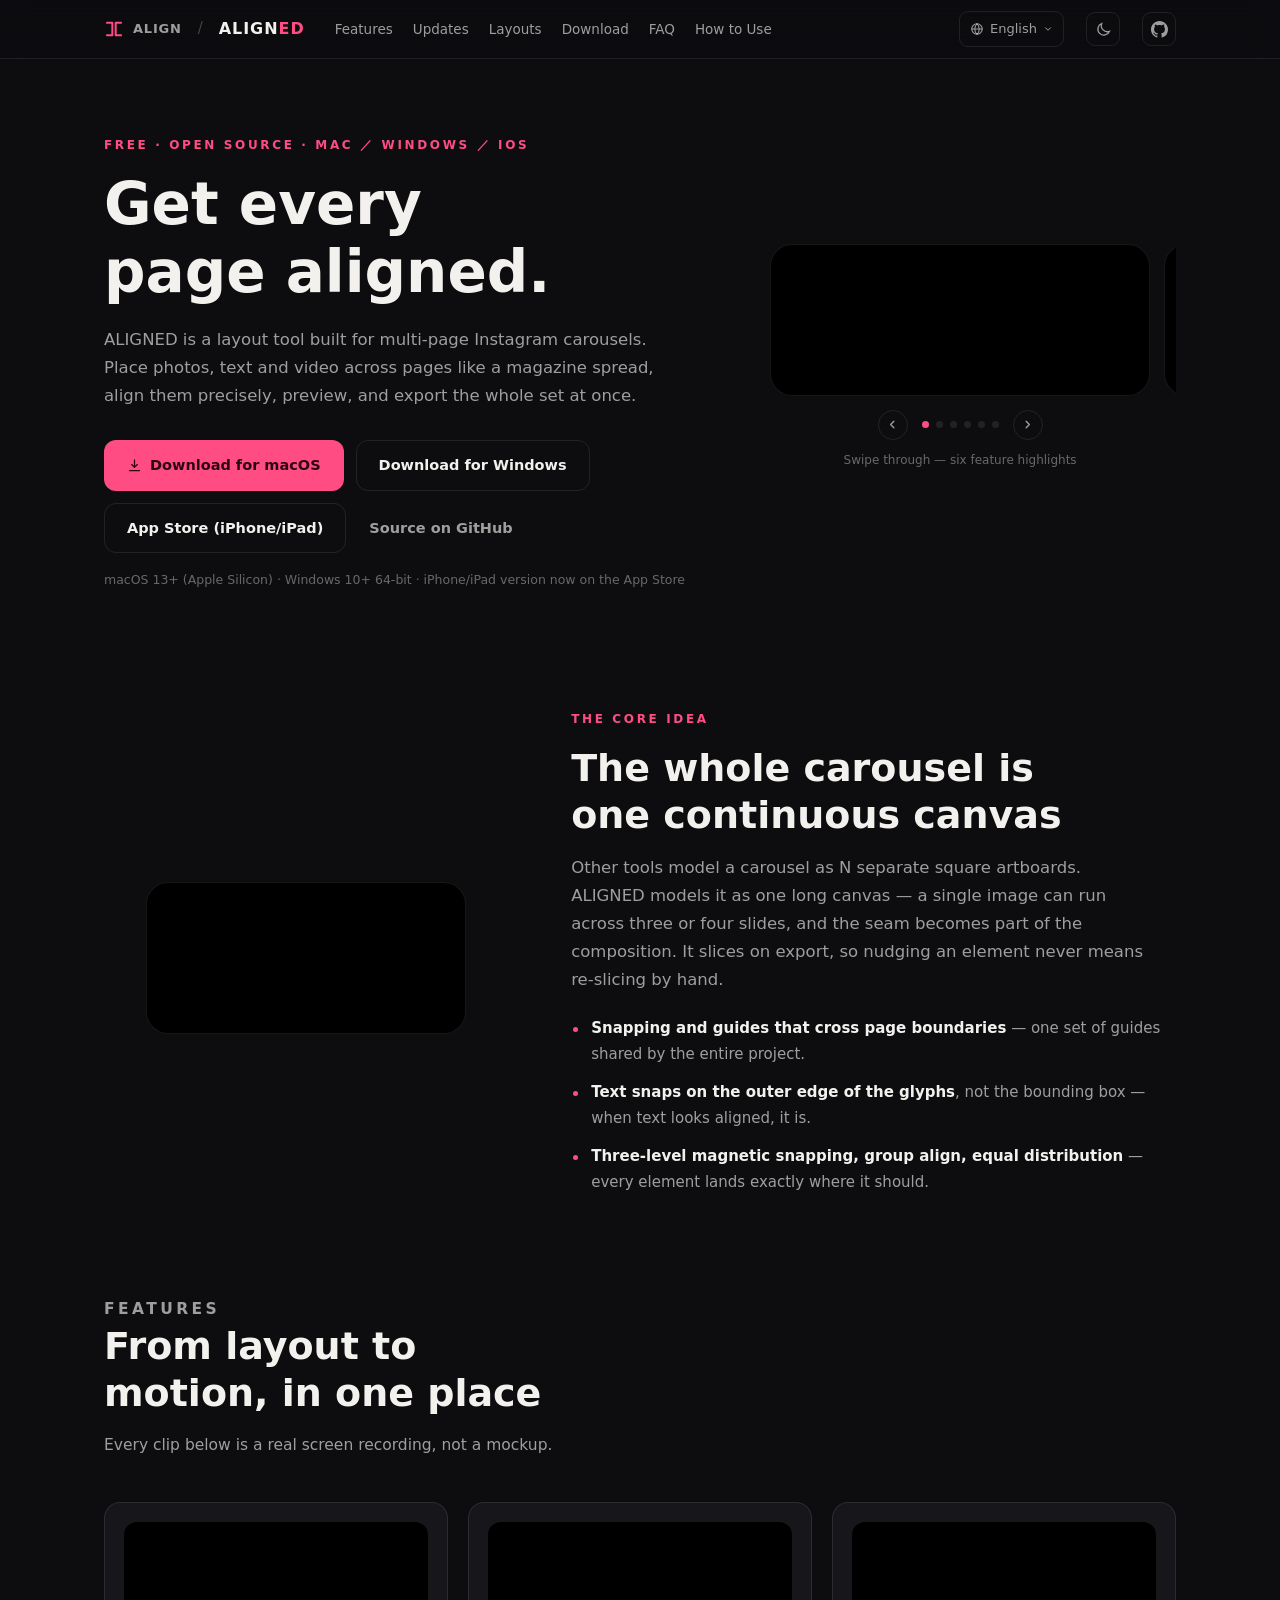
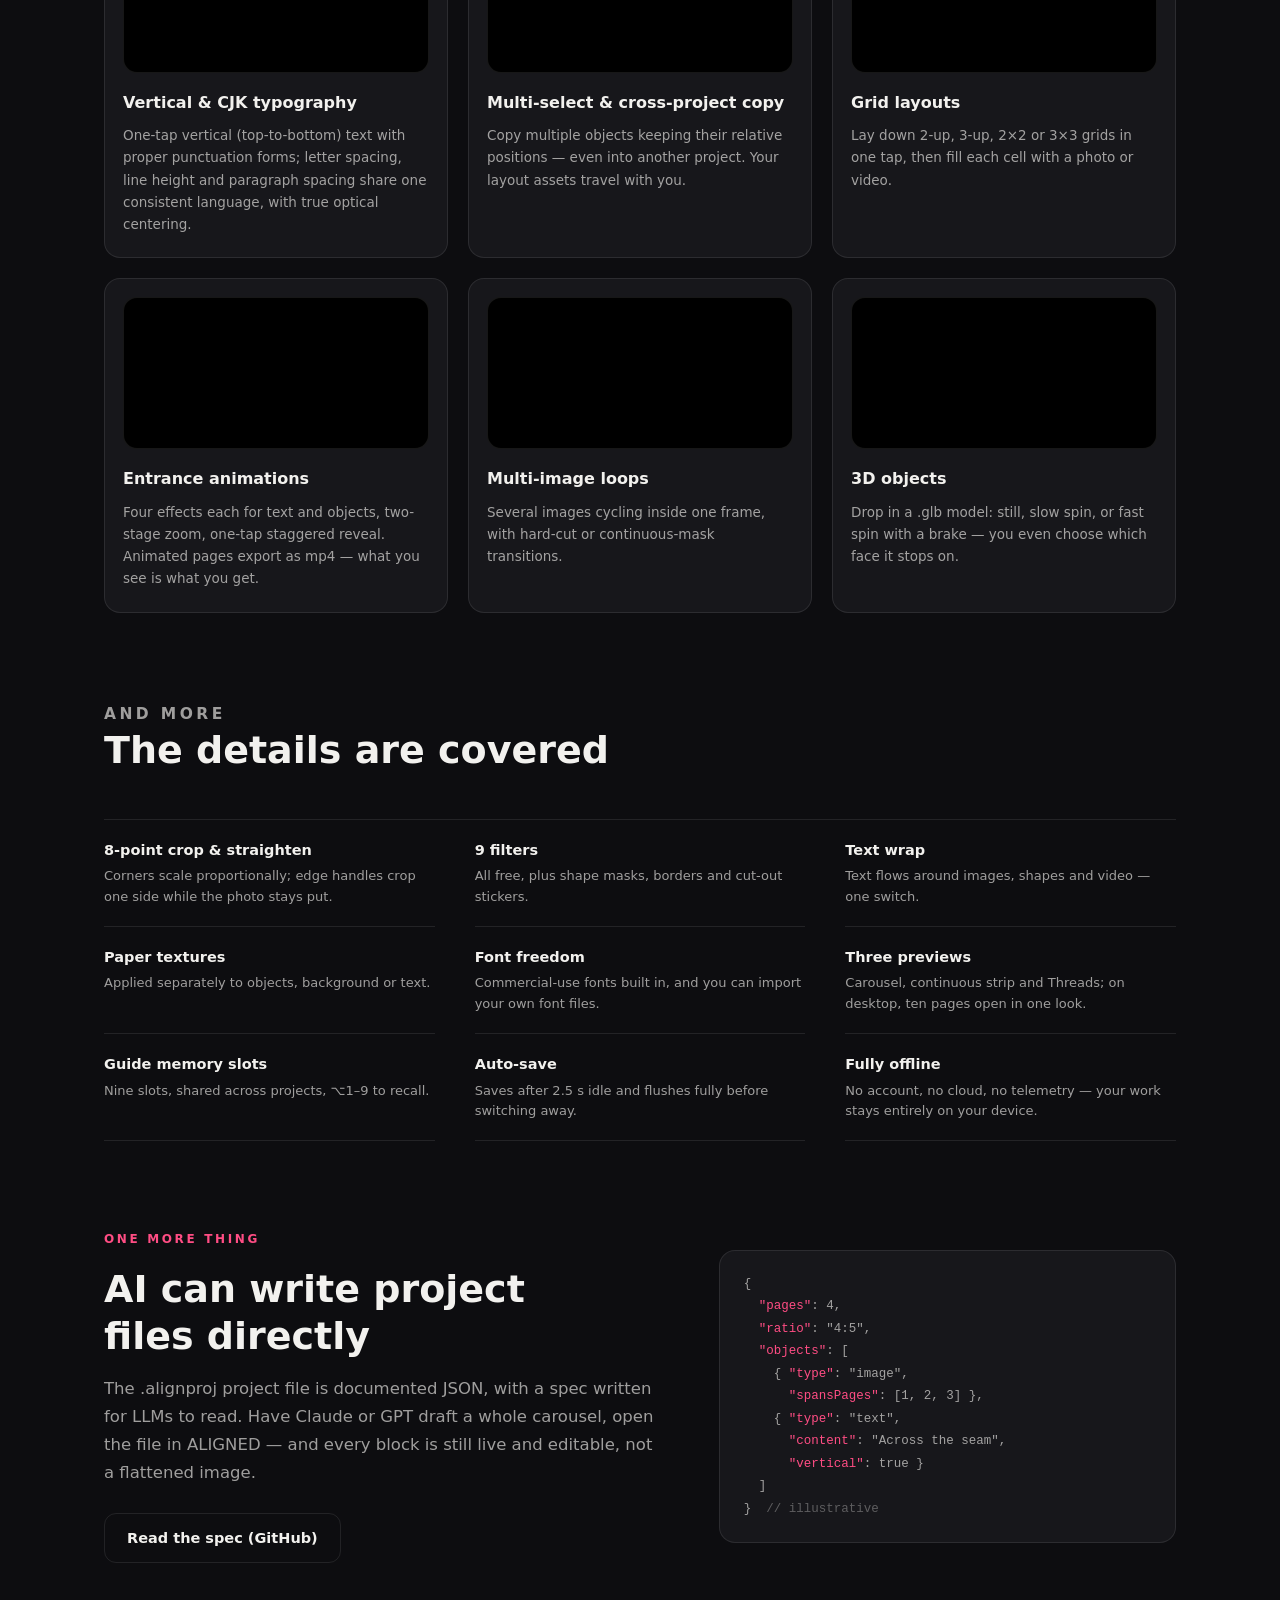
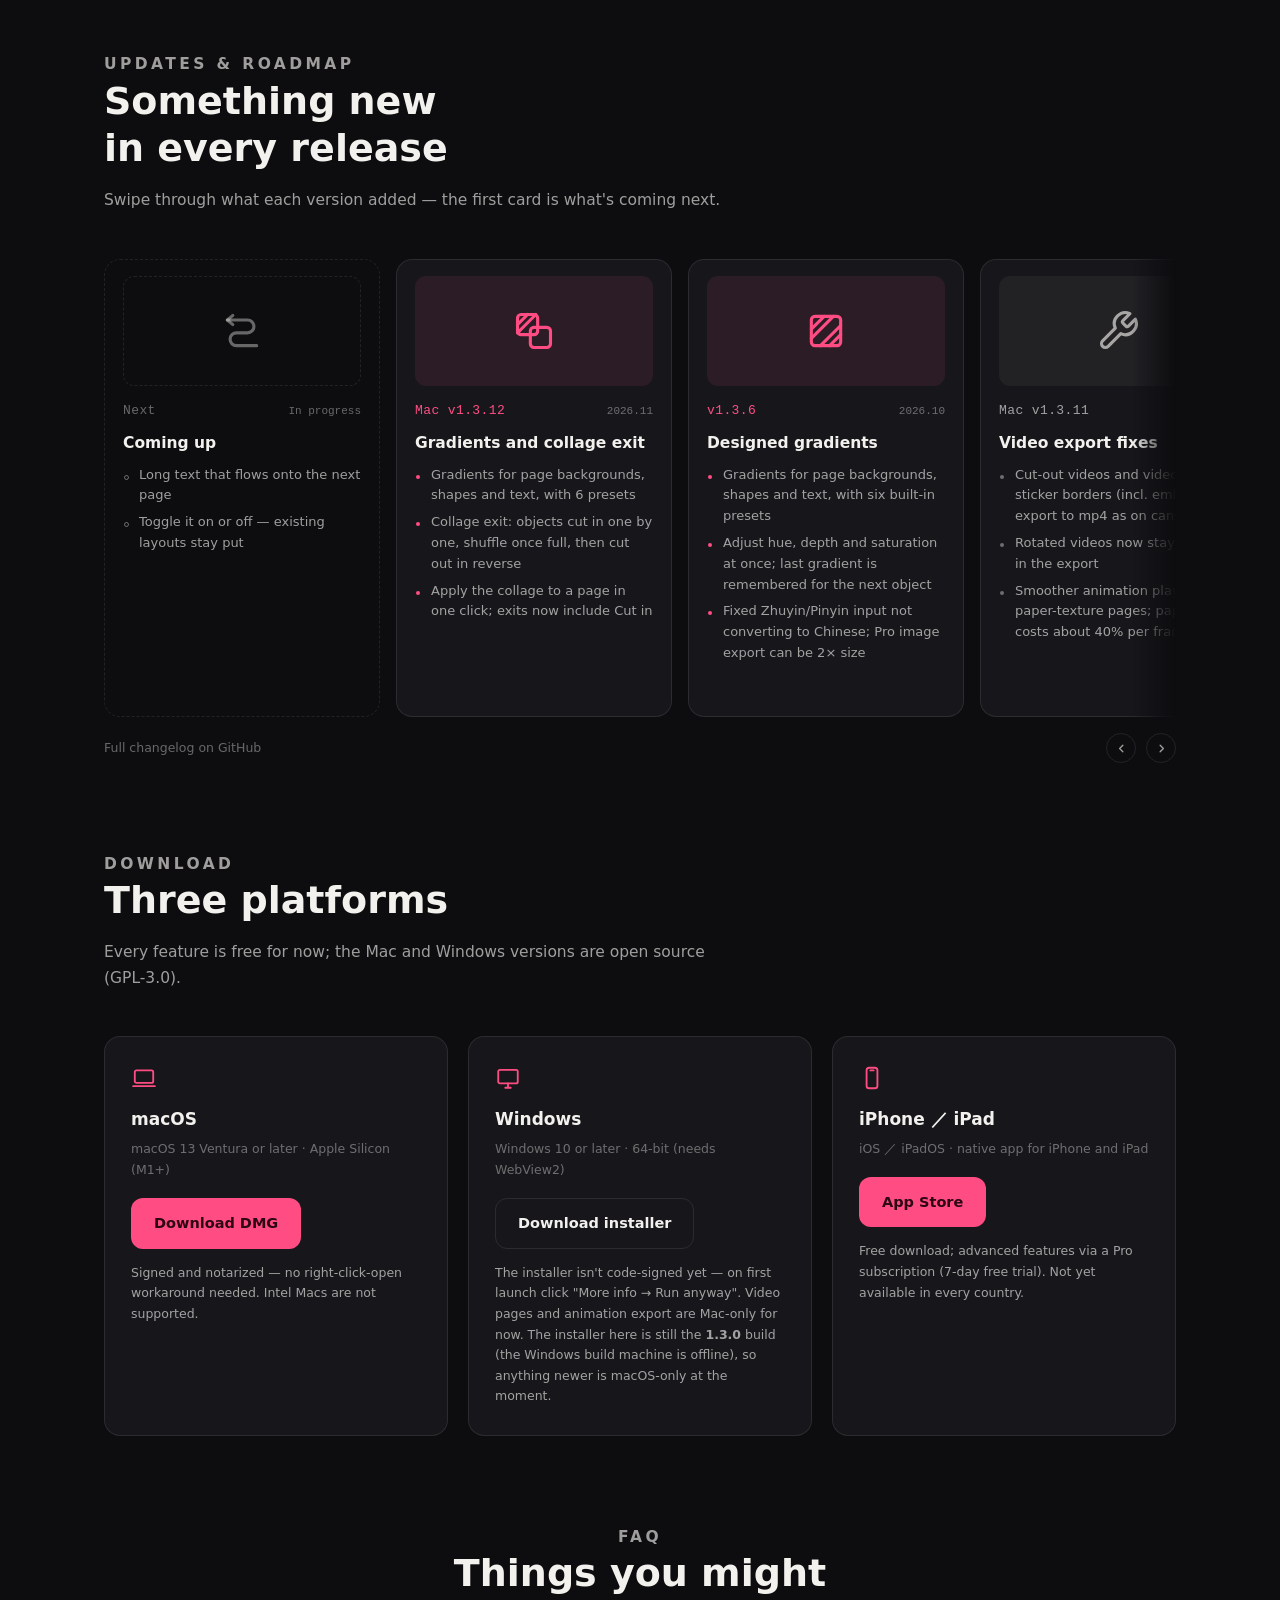
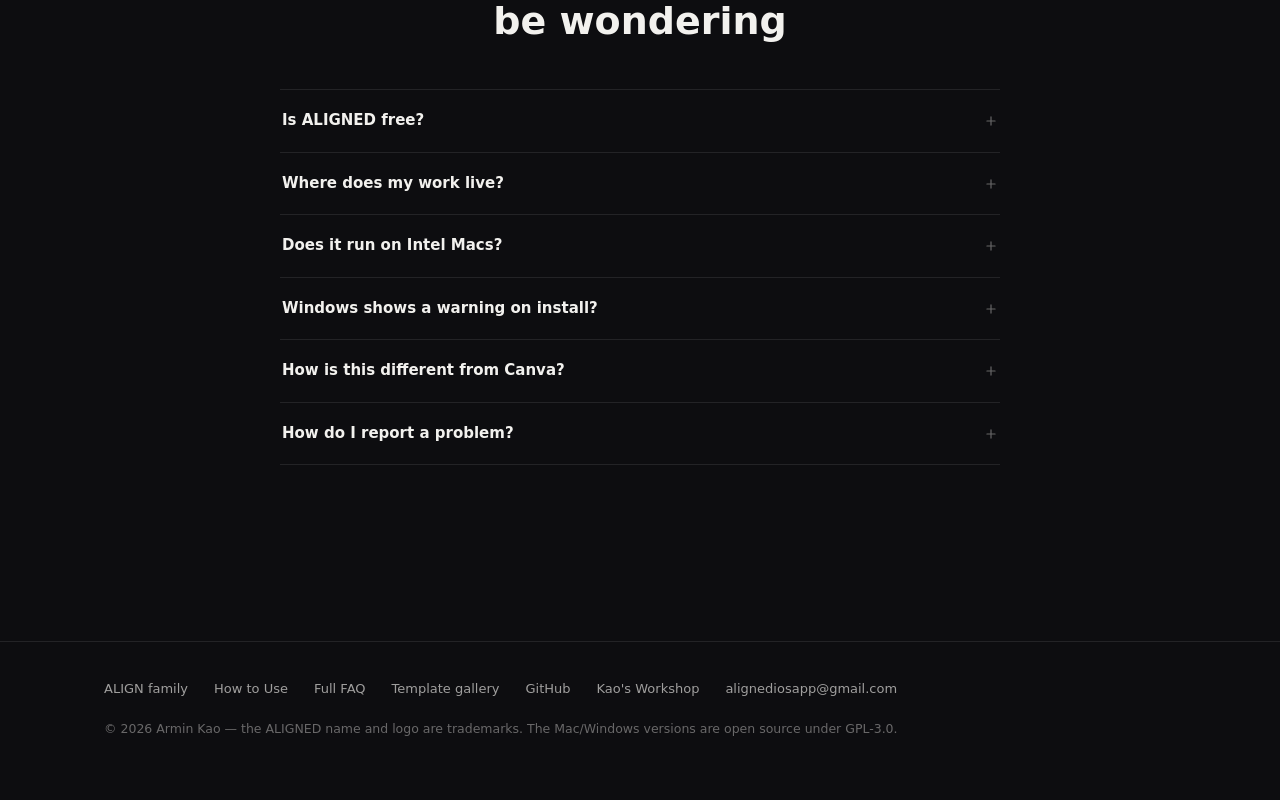
==== commit 856e2b3a: "網站維護員：更新欄補 Mac v1.3.12（zh-Hant／en）" ====
--- a/en/index.html
+++ b/en/index.html
@@ -212,6 +212,16 @@
           </ul>
         </article>
         <article class="up-card">
+          <div class="up-art"><svg viewBox="0 0 24 24" fill="none" stroke="currentColor" stroke-width="1.7" stroke-linecap="round" stroke-linejoin="round"><rect x="3" y="3" width="11" height="11" rx="2"/><rect x="10" y="10" width="11" height="11" rx="2"/><path d="M3 8.5L8.5 3M3 13L13 3"/></svg></div>
+          <div class="up-top"><span class="ver">Mac v1.3.12</span><span class="date">2026.11</span></div>
+          <h3>Gradients and collage exit</h3>
+          <ul>
+            <li>Gradients for page backgrounds, shapes and text, with 6 presets</li>
+            <li>Collage exit: objects cut in one by one, shuffle once full, then cut out in reverse</li>
+            <li>Apply the collage to a page in one click; exits now include Cut in</li>
+          </ul>
+        </article>
+        <article class="up-card">
           <div class="up-art"><svg viewBox="0 0 24 24" fill="none" stroke="currentColor" stroke-width="1.7" stroke-linecap="round" stroke-linejoin="round"><rect x="4" y="4" width="16" height="16" rx="2"/><path d="M4 11l7-7M4 16L16 4M9 20L20 9M14 20l6-6"/></svg></div>
           <div class="up-top"><span class="ver">v1.3.6</span><span class="date">2026.10</span></div>
           <h3>Designed gradients</h3>
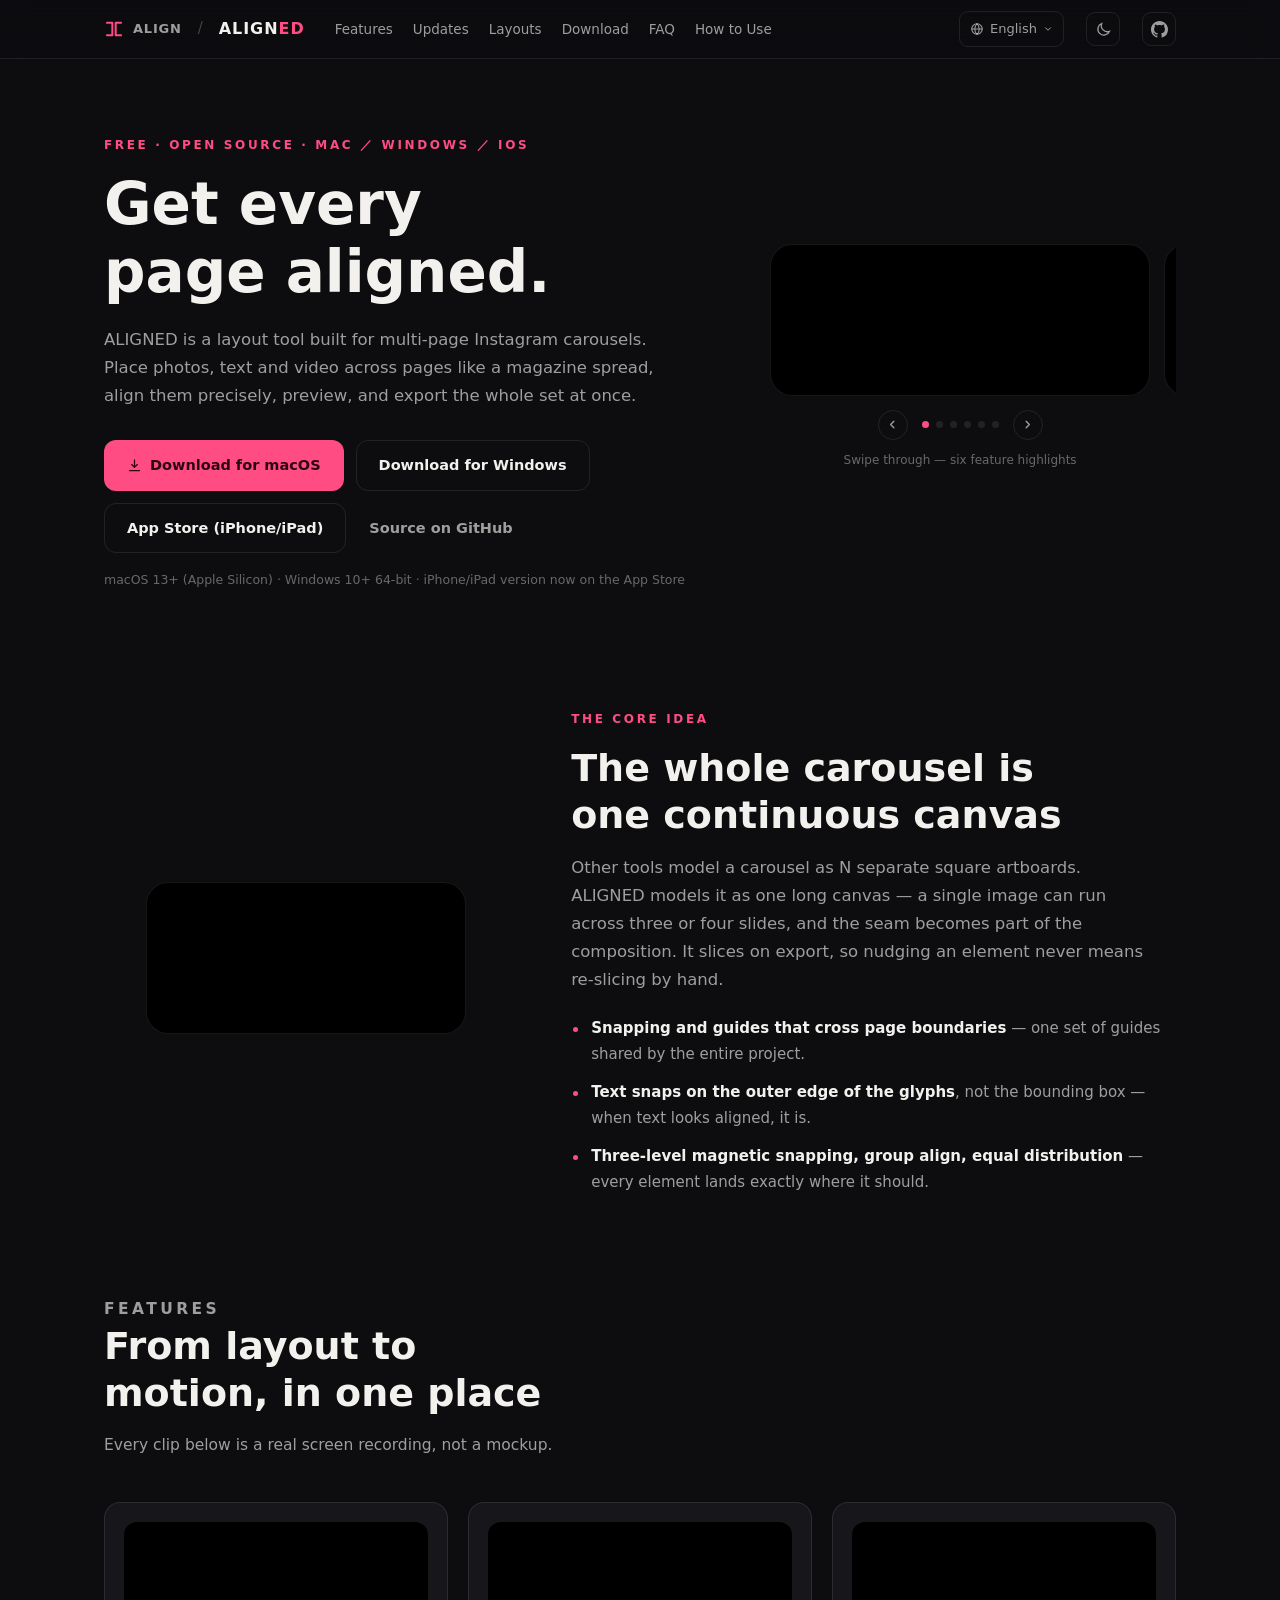
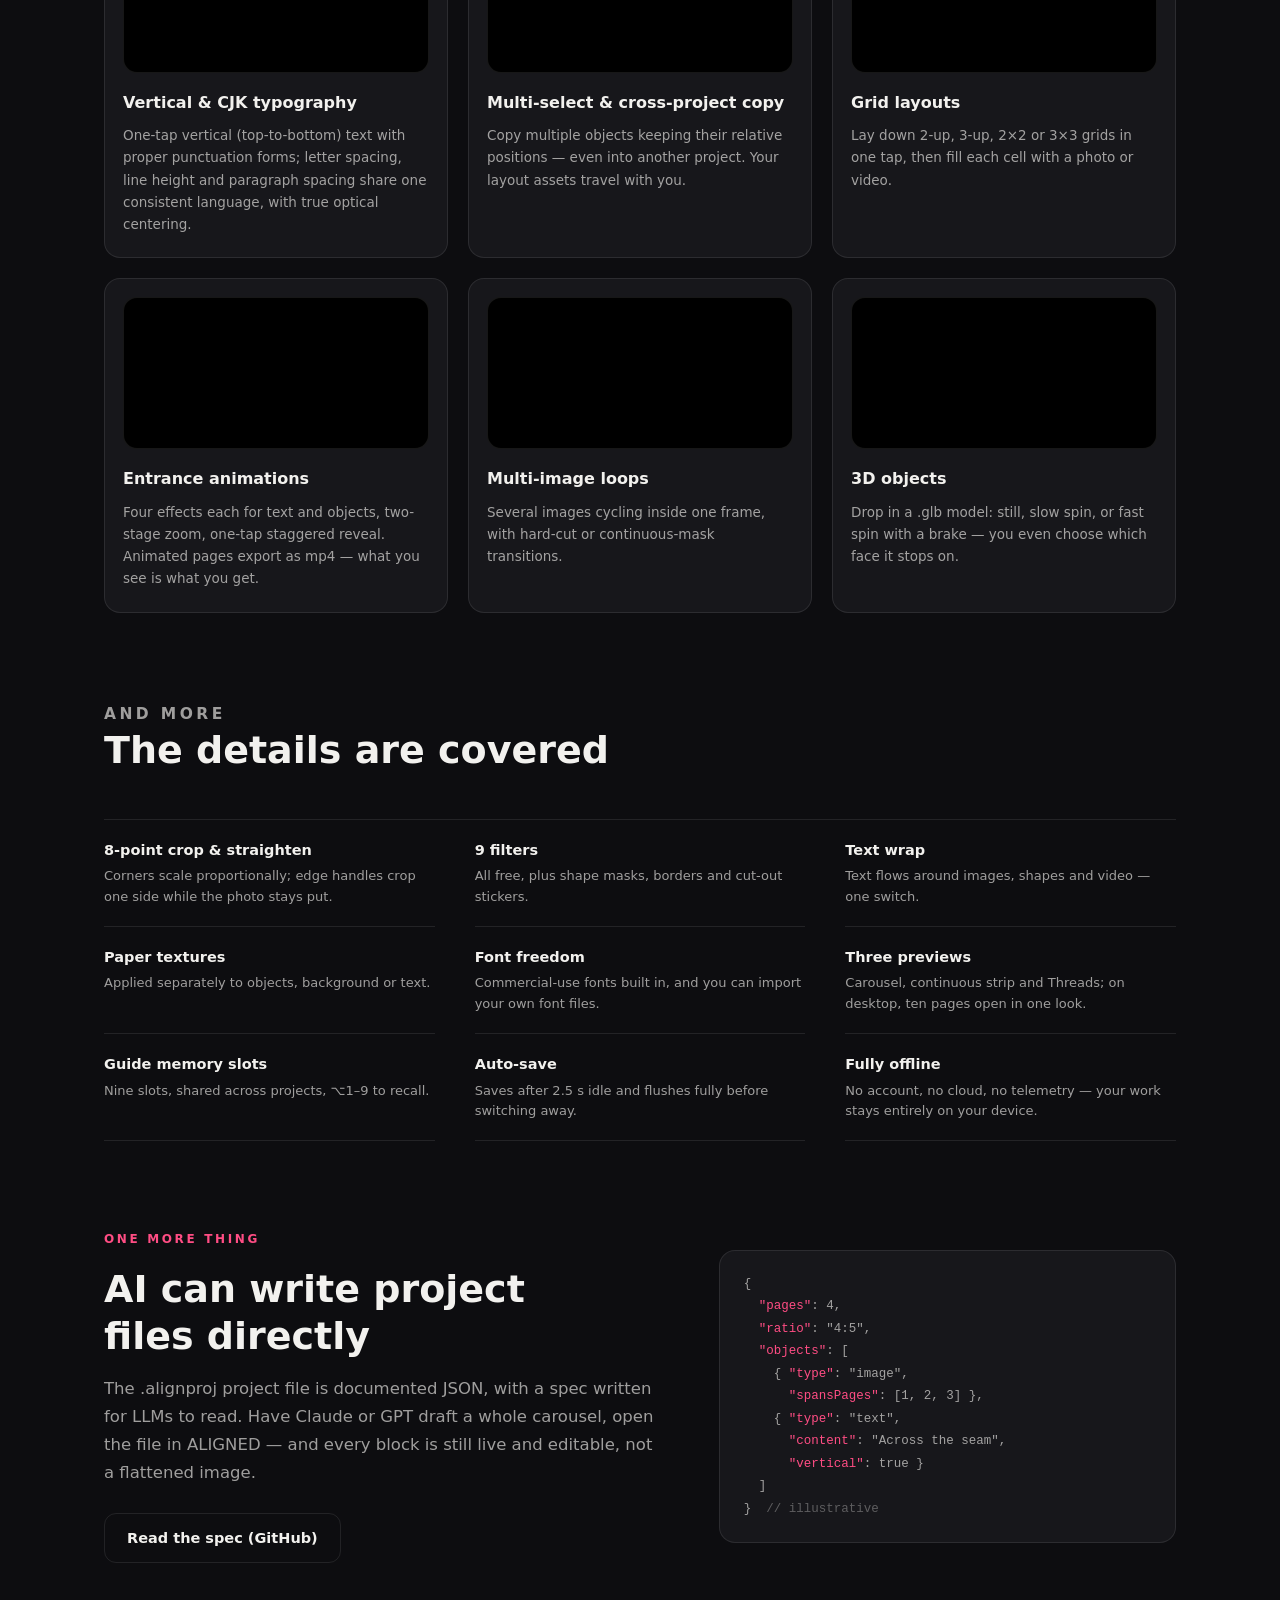
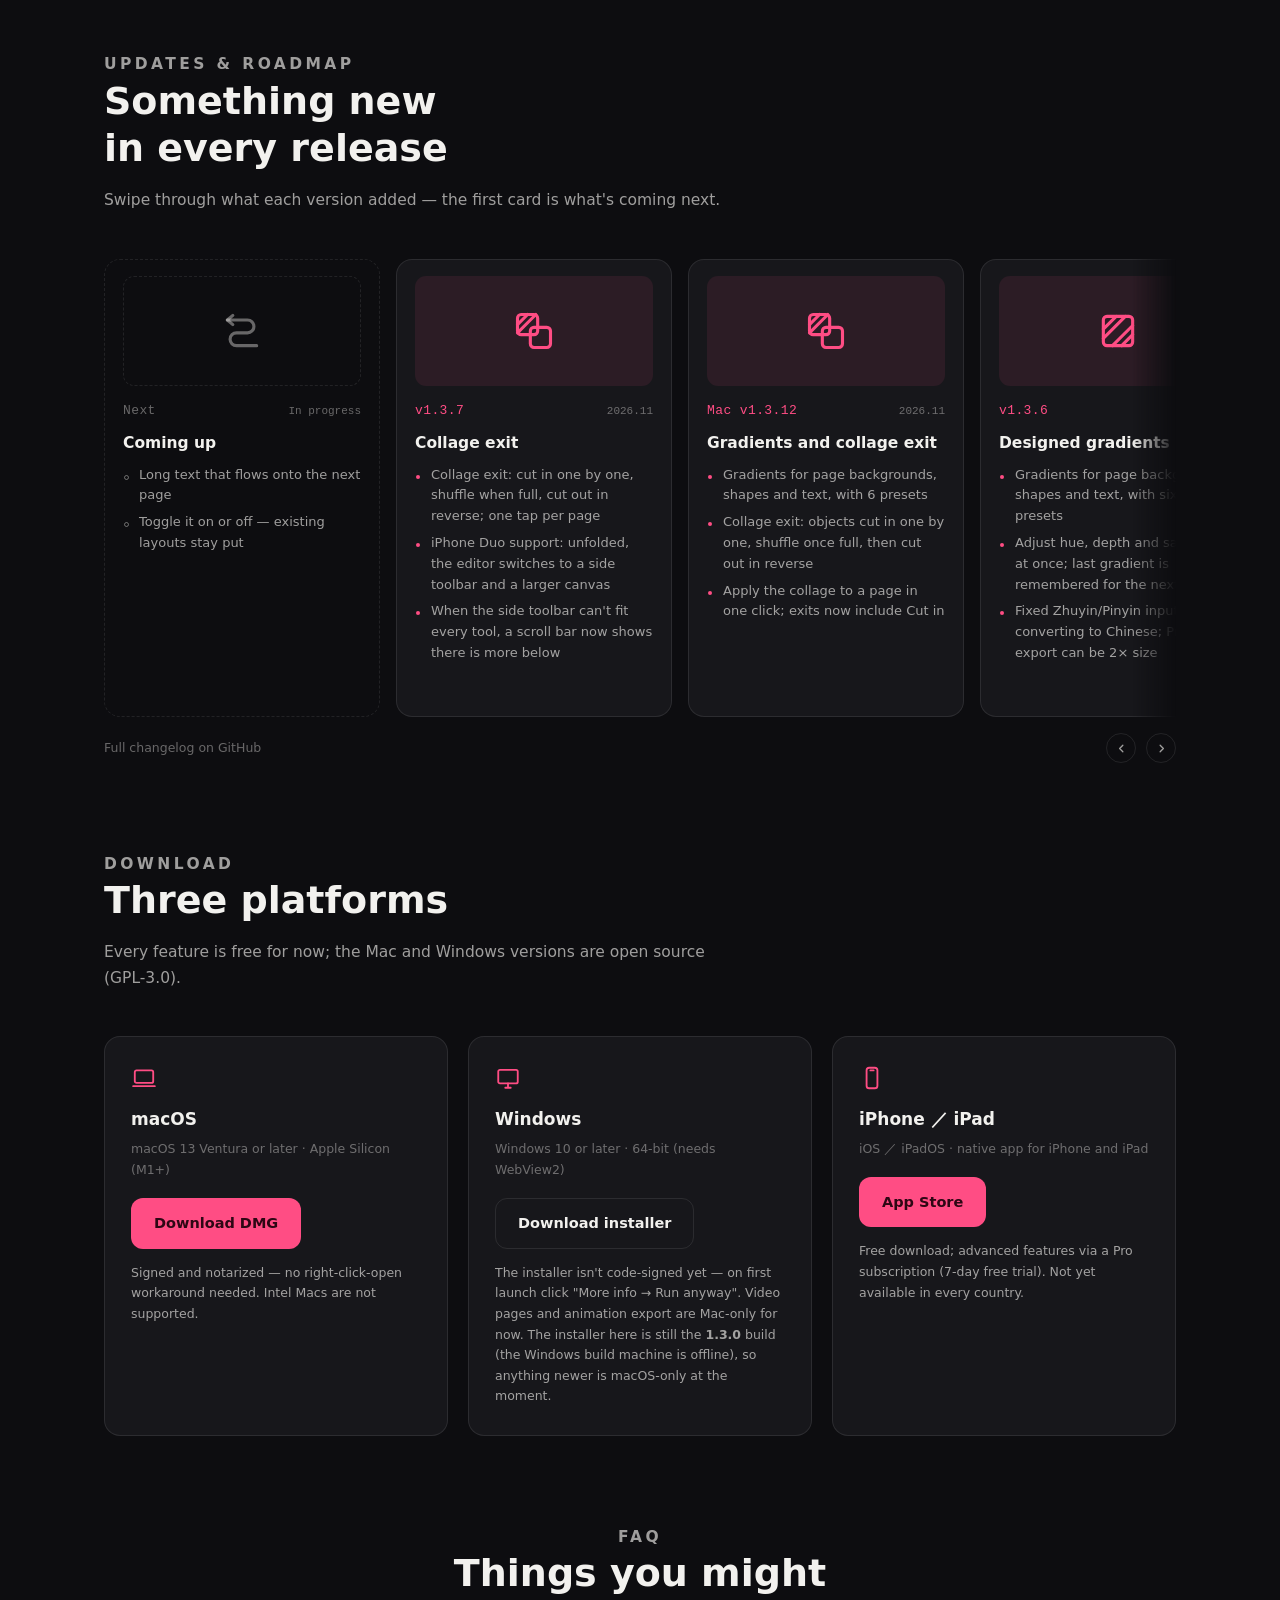
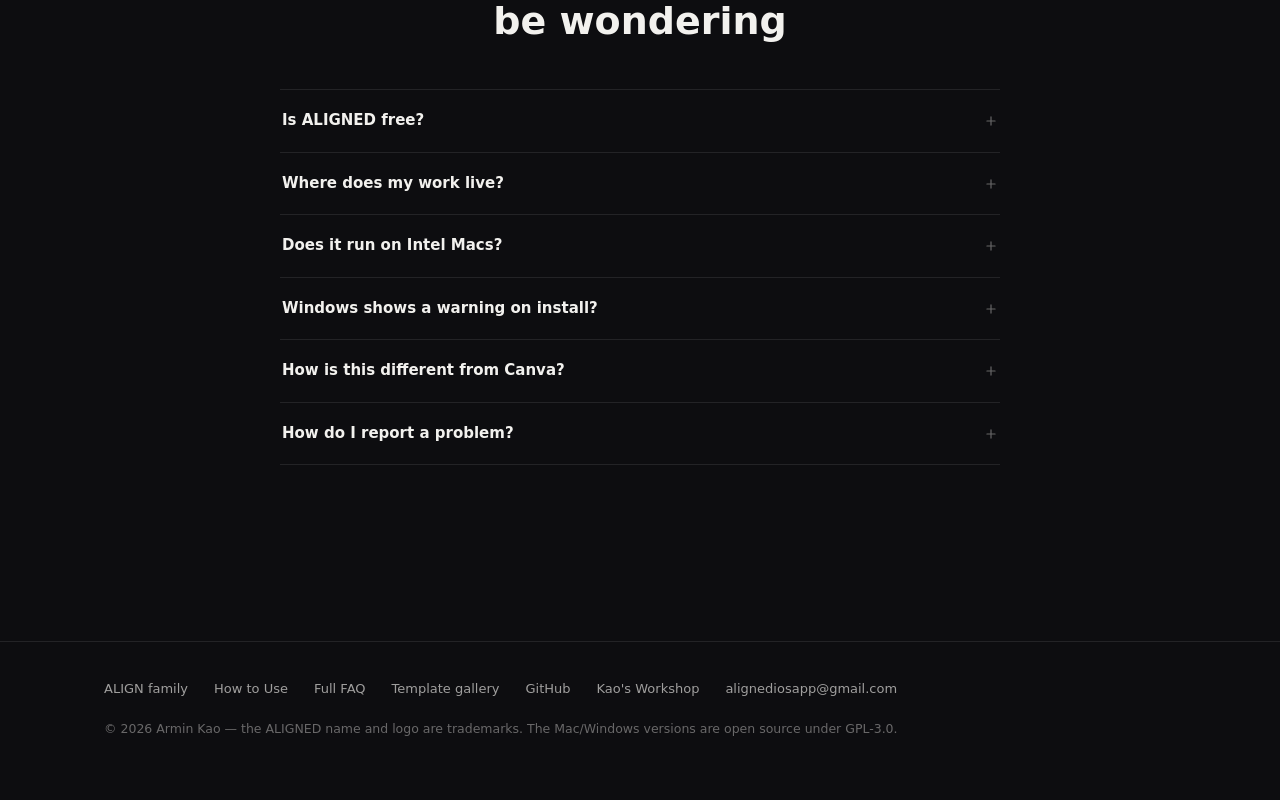
==== commit 117f10cc: "網站維護員：更新欄補 v1.3.7（zh-Hant／en）" ====
--- a/en/index.html
+++ b/en/index.html
@@ -213,6 +213,16 @@
         </article>
         <article class="up-card">
           <div class="up-art"><svg viewBox="0 0 24 24" fill="none" stroke="currentColor" stroke-width="1.7" stroke-linecap="round" stroke-linejoin="round"><rect x="3" y="3" width="11" height="11" rx="2"/><rect x="10" y="10" width="11" height="11" rx="2"/><path d="M3 8.5L8.5 3M3 13L13 3"/></svg></div>
+          <div class="up-top"><span class="ver">v1.3.7</span><span class="date">2026.11</span></div>
+          <h3>Collage exit</h3>
+          <ul>
+            <li>Collage exit: cut in one by one, shuffle when full, cut out in reverse; one tap per page</li>
+            <li>iPhone Duo support: unfolded, the editor switches to a side toolbar and a larger canvas</li>
+            <li>When the side toolbar can&#x27;t fit every tool, a scroll bar now shows there is more below</li>
+          </ul>
+        </article>
+        <article class="up-card">
+          <div class="up-art"><svg viewBox="0 0 24 24" fill="none" stroke="currentColor" stroke-width="1.7" stroke-linecap="round" stroke-linejoin="round"><rect x="3" y="3" width="11" height="11" rx="2"/><rect x="10" y="10" width="11" height="11" rx="2"/><path d="M3 8.5L8.5 3M3 13L13 3"/></svg></div>
           <div class="up-top"><span class="ver">Mac v1.3.12</span><span class="date">2026.11</span></div>
           <h3>Gradients and collage exit</h3>
           <ul>
